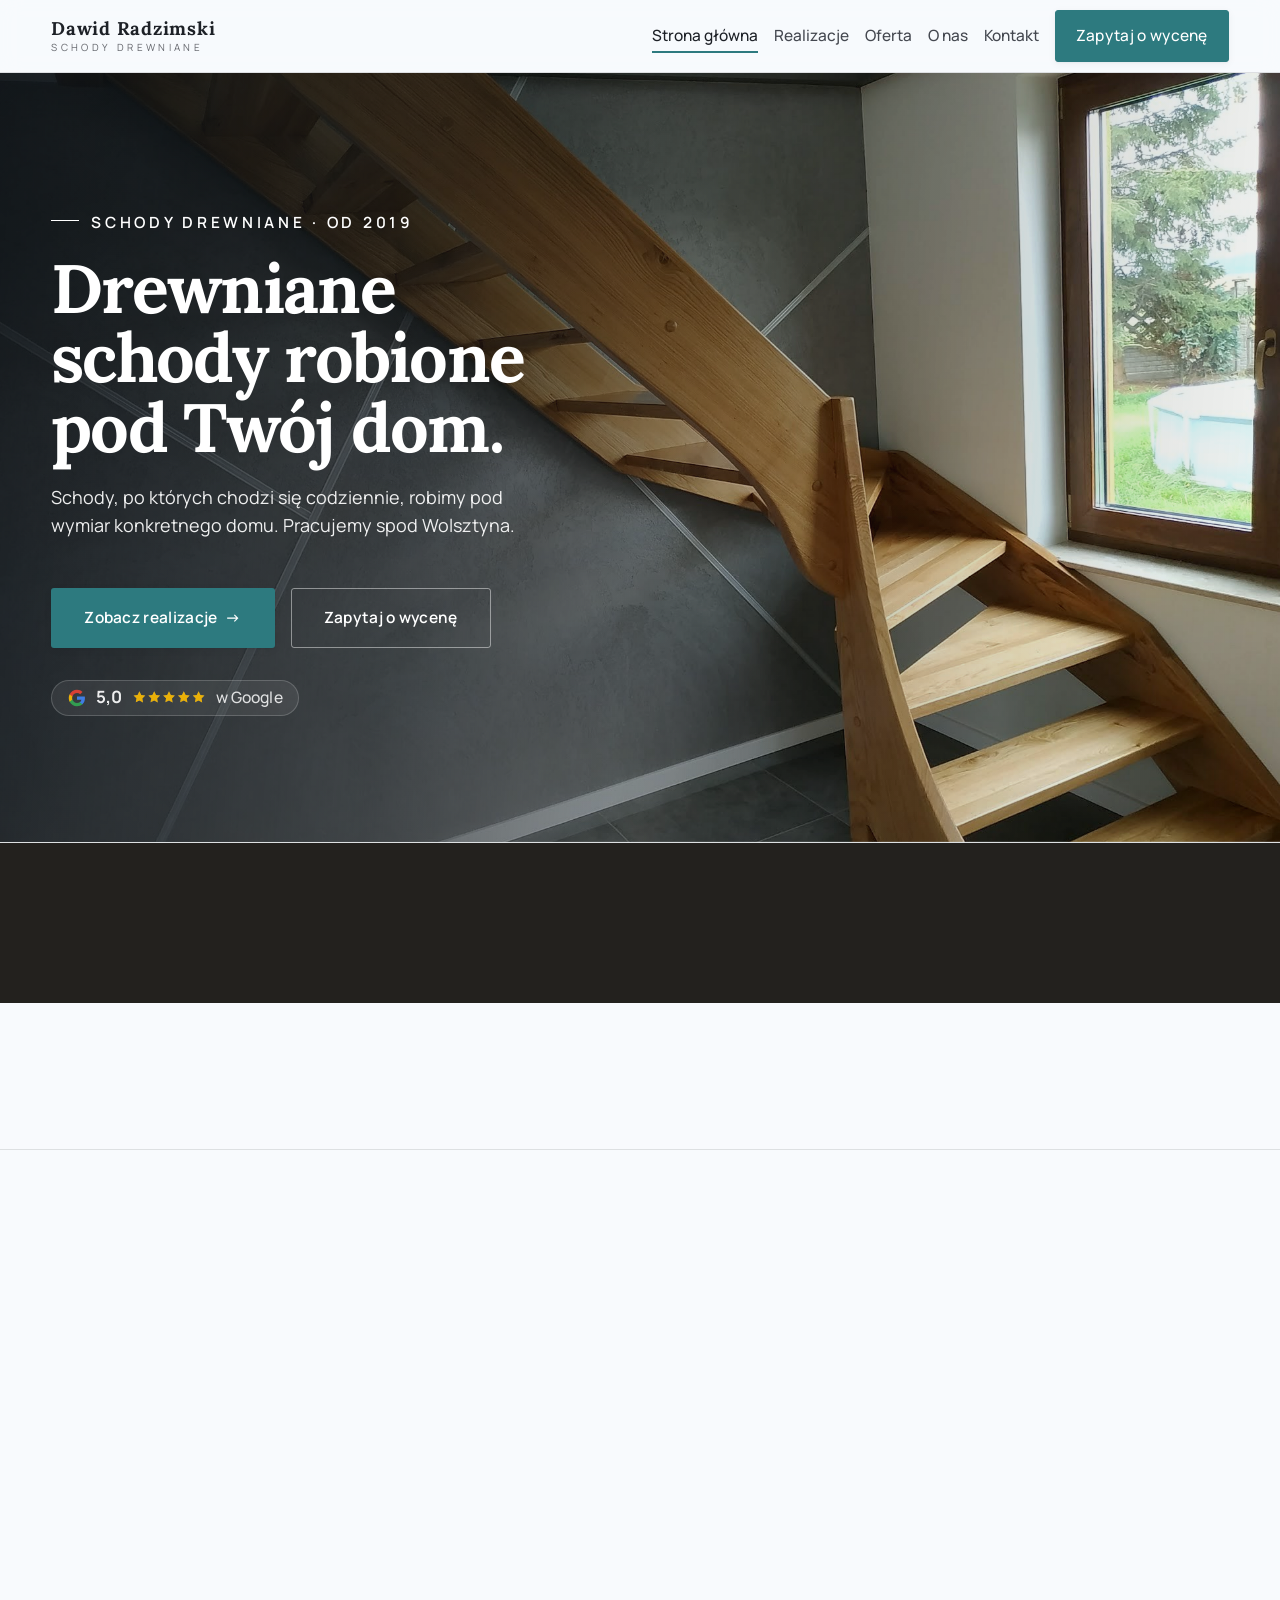
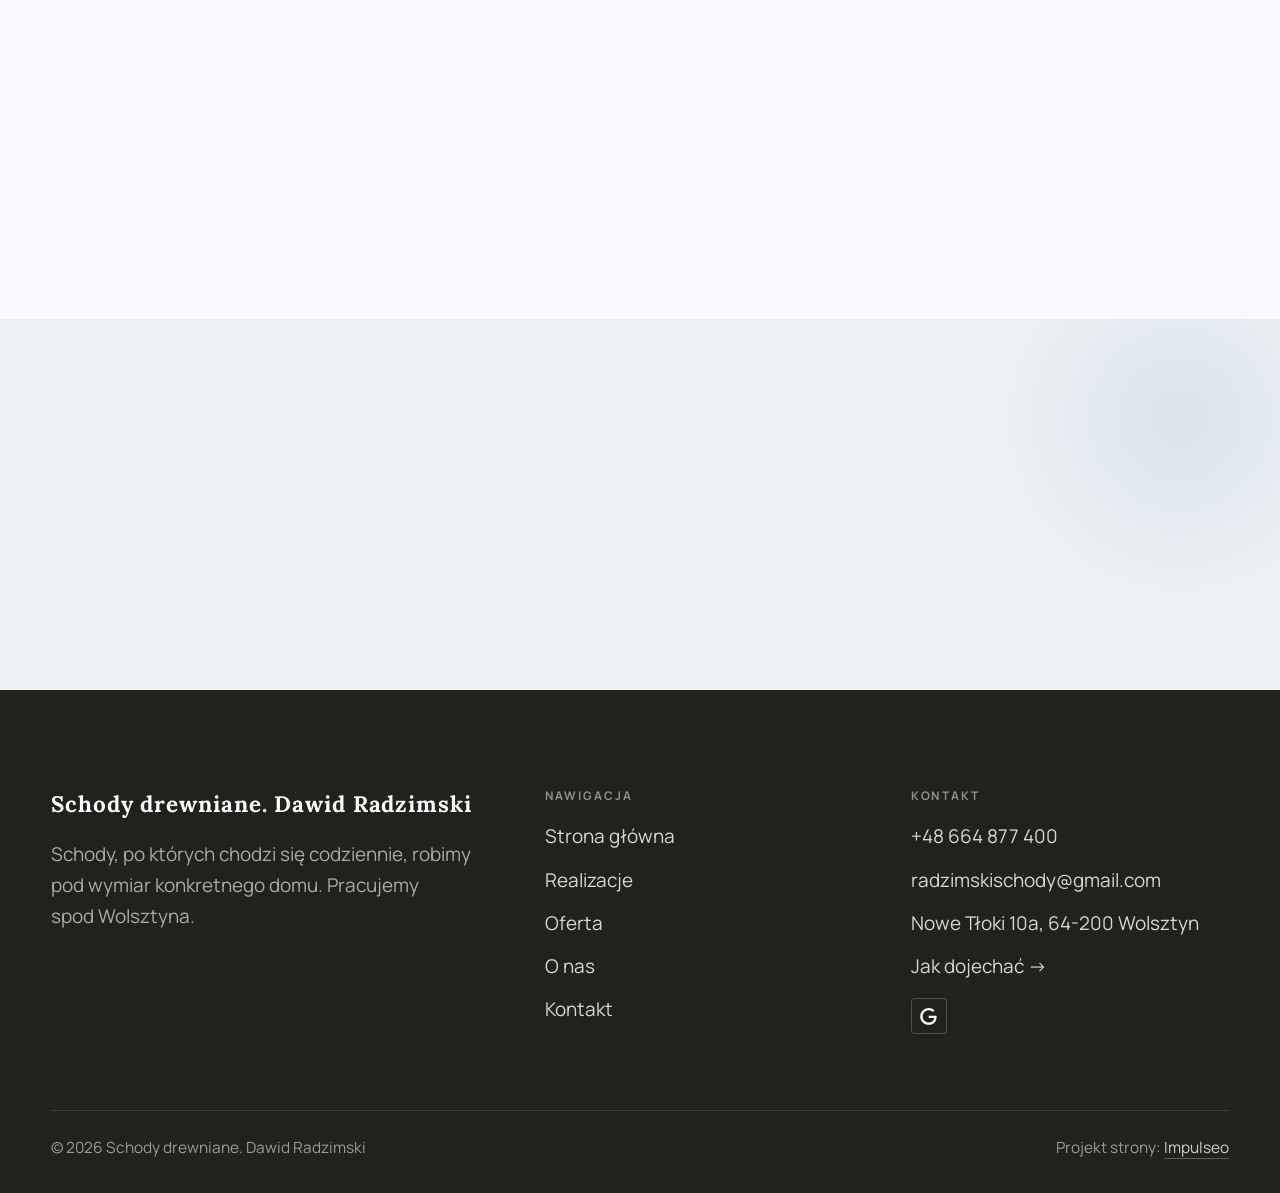
==== index.html @ 31195f79 "Strona demo: schody-drewniane-dawid-radzimski" ====
<!DOCTYPE html>
<html lang="pl">
<head>
<meta charset="UTF-8">
<meta name="viewport" content="width=device-width, initial-scale=1.0">
<title>Schody drewniane. Dawid Radzimski - schody drewniane na wymiar</title>
<meta name="description" content="Schody drewniane spod Wolsztyna: ażurowe, zabiegowe, okładanie betonu, balustrady. Pomiar i montaż. Zadzwoń: +48 664 877 400.">
<link rel="canonical" href="https://kris20032.github.io/schody-drewniane-dawid-radzimski/">
<meta name="robots" content="noindex, nofollow">
<meta property="og:type" content="website">
<meta property="og:locale" content="pl_PL">
<meta property="og:site_name" content="Schody drewniane. Dawid Radzimski">
<meta property="og:title" content="Schody drewniane. Dawid Radzimski - schody drewniane na wymiar">
<meta property="og:description" content="Schody drewniane spod Wolsztyna: ażurowe, zabiegowe, okładanie betonu, balustrady. Pomiar i montaż. Zadzwoń: +48 664 877 400.">
<meta property="og:url" content="https://kris20032.github.io/schody-drewniane-dawid-radzimski/">
<meta property="og:image" content="https://kris20032.github.io/schody-drewniane-dawid-radzimski/img/og.jpg">
<meta property="og:image:width" content="1200">
<meta property="og:image:height" content="630">
<meta name="twitter:card" content="summary_large_image">
<script type="application/ld+json">{"@context": "https://schema.org", "@type": "LocalBusiness", "name": "Schody drewniane. Dawid Radzimski", "url": "https://kris20032.github.io/schody-drewniane-dawid-radzimski/", "telephone": "+48664877400", "image": "https://kris20032.github.io/schody-drewniane-dawid-radzimski/img/og.jpg", "areaServed": "Wolsztyn", "sameAs": ["https://www.google.com/maps?cid=7790141071055994152"]}</script>
<link rel="preconnect" href="https://fonts.googleapis.com">
<link rel="preconnect" href="https://fonts.gstatic.com" crossorigin>
<link href="https://fonts.googleapis.com/css2?family=Lora:wght@500;600;700&family=Manrope:wght@400;500;600&display=swap" rel="stylesheet">
<link rel="stylesheet" href="assets/styles.css?v=4d0cce31">
</head>
<body>

<header class="nav">
  <div class="wrap nav-inner">
    <a class="brand" href="index.html"><span class="name">Dawid Radzimski</span><span class="sub">Schody drewniane</span></a>
    <nav class="nav-links">
      <a href="index.html" class="active" aria-current="page">Strona główna</a>
      <a href="realizacje.html">Realizacje</a>
      <a href="oferta.html">Oferta</a>
      <a href="o-nas.html">O nas</a>
      <a href="kontakt.html">Kontakt</a>
      <a href="kontakt.html" class="btn btn-accent">Zapytaj o wycenę</a>
    </nav>
    <button class="nav-toggle" aria-label="Menu"><span></span><span></span><span></span></button>
  </div>
</header>

<main>
<section class="hero-cine">
  <img src="img/hero.jpg" fetchpriority="high" alt="Schody drewniane. Dawid Radzimski - Drewniane schody robione pod Twój dom. " width="1940" height="1390">
  <div class="wrap">
    <div class="hero-copy">
      <span class="eyebrow">Schody drewniane · od 2019</span>
      <h1>Drewniane schody robione pod Twój dom. </h1>
      <p class="lead">Schody, po których chodzi się codziennie, robimy pod wymiar konkretnego domu. Pracujemy spod Wolsztyna.</p>
      <div class="hero-actions">
        <a href="realizacje.html" class="btn btn-accent">Zobacz realizacje <span class="arr">→</span></a>
        <a href="kontakt.html" class="btn btn-ghost btn-on-dark">Zapytaj o wycenę</a>
      </div>
      <div style="margin-top:var(--space-6);color:#fff;font-weight:600;letter-spacing:.02em;opacity:.92"><span class="g-badge"><svg class="gb-ico" viewBox="0 0 24 24" width="18" height="18" aria-hidden="true"><path fill="#4285F4" d="M22.56 12.25c0-.78-.07-1.53-.2-2.25H12v4.26h5.92c-.26 1.37-1.04 2.53-2.21 3.31v2.77h3.57c2.08-1.92 3.28-4.74 3.28-8.09z"/><path fill="#34A853" d="M12 23c2.97 0 5.46-.98 7.28-2.66l-3.57-2.77c-.98.66-2.23 1.06-3.71 1.06-2.86 0-5.29-1.93-6.16-4.53H2.18v2.84C3.99 20.53 7.7 23 12 23z"/><path fill="#FBBC05" d="M5.84 14.09c-.22-.66-.35-1.36-.35-2.09s.13-1.43.35-2.09V7.07H2.18C1.43 8.55 1 10.22 1 12s.43 3.45 1.18 4.93l2.85-2.22.81-.62z"/><path fill="#EA4335" d="M12 5.38c1.62 0 3.06.56 4.21 1.64l3.15-3.15C17.45 2.09 14.97 1 12 1 7.7 1 3.99 3.47 2.18 7.07l3.66 2.84c.87-2.6 3.3-4.53 6.16-4.53z"/></svg><b class="gb-ocena">5,0</b><svg class="gb-stars" viewBox="0 0 90 18" width="74" height="14.8" aria-hidden="true"><g fill="currentColor" opacity=".26"><path transform="translate(0,0)" d="M9 1.6l2.2 4.46 4.92.72-3.56 3.47.84 4.9L9 12.74l-4.4 2.31.84-4.9L1.88 6.68l4.92-.72L9 1.6Z"/><path transform="translate(18,0)" d="M9 1.6l2.2 4.46 4.92.72-3.56 3.47.84 4.9L9 12.74l-4.4 2.31.84-4.9L1.88 6.68l4.92-.72L9 1.6Z"/><path transform="translate(36,0)" d="M9 1.6l2.2 4.46 4.92.72-3.56 3.47.84 4.9L9 12.74l-4.4 2.31.84-4.9L1.88 6.68l4.92-.72L9 1.6Z"/><path transform="translate(54,0)" d="M9 1.6l2.2 4.46 4.92.72-3.56 3.47.84 4.9L9 12.74l-4.4 2.31.84-4.9L1.88 6.68l4.92-.72L9 1.6Z"/><path transform="translate(72,0)" d="M9 1.6l2.2 4.46 4.92.72-3.56 3.47.84 4.9L9 12.74l-4.4 2.31.84-4.9L1.88 6.68l4.92-.72L9 1.6Z"/></g><clipPath id="gs1000"><rect x="0" y="0" width="90.0" height="18"/></clipPath><g fill="#FBBC04" clip-path="url(#gs1000)"><path transform="translate(0,0)" d="M9 1.6l2.2 4.46 4.92.72-3.56 3.47.84 4.9L9 12.74l-4.4 2.31.84-4.9L1.88 6.68l4.92-.72L9 1.6Z"/><path transform="translate(18,0)" d="M9 1.6l2.2 4.46 4.92.72-3.56 3.47.84 4.9L9 12.74l-4.4 2.31.84-4.9L1.88 6.68l4.92-.72L9 1.6Z"/><path transform="translate(36,0)" d="M9 1.6l2.2 4.46 4.92.72-3.56 3.47.84 4.9L9 12.74l-4.4 2.31.84-4.9L1.88 6.68l4.92-.72L9 1.6Z"/><path transform="translate(54,0)" d="M9 1.6l2.2 4.46 4.92.72-3.56 3.47.84 4.9L9 12.74l-4.4 2.31.84-4.9L1.88 6.68l4.92-.72L9 1.6Z"/><path transform="translate(72,0)" d="M9 1.6l2.2 4.46 4.92.72-3.56 3.47.84 4.9L9 12.74l-4.4 2.31.84-4.9L1.88 6.68l4.92-.72L9 1.6Z"/></g></svg><span class="gb-txt">w Google</span></span></div>
    </div>
  </div>
</section>
<section class="strip n-5" style="padding-block:0">
  <div class="wrap">
    <div class="item reveal"><div class="k">5,0 na Google</div><div class="v"></div></div>
    <div class="item reveal"><div class="k">Pomiar na miejscu</div><div class="v"></div></div>
    <div class="item reveal"><div class="k">Ażurowe i zabiegowe</div><div class="v"></div></div>
    <div class="item reveal"><div class="k">Drewno na beton</div><div class="v"></div></div>
    <div class="item reveal"><div class="k">Szkło, stal, drewno</div><div class="v"></div></div>
  </div>
</section>
<section class="opinie-mini" aria-label="Opinie klientów">
  <div class="wrap">
    <div class="om-row">
      <div class="om-item reveal"><blockquote>„Pełen profesjonalizm w wykonaniu p.⁠Dawida, terminowa i solidna praca, a także dodatkowe wsparcie przy dobr…”</blockquote><span class="om-autor">Michał Żok</span></div>
      <div class="om-item reveal"><blockquote>„Bardzo profesjonalna firma, godna polecenia.”</blockquote><span class="om-autor">Krzysztof Belcarz</span></div>
    </div>
  </div>
</section>
<section>
  <div class="wrap split">
    <div class="split-art reveal"><img src="img/g1.jpg" alt="Schody drewniane. Dawid Radzimski - realizacja" loading="lazy" width="1924" height="1414" decoding="async"></div>
    <div class="split-copy reveal">
      <span class="eyebrow">Jak pracujemy</span>
      <h2>O nas</h2>
      <p class="muted">Klienci często pytają nas też o drewno do reszty domu. Podpowiadamy chętnie, bo stopnie mają pasować do podłogi i drzwi.</p>
      <p class="muted">Termin ustalamy przy zamówieniu i go trzymamy.</p>
      <a href="o-nas.html" class="btn btn-ghost">Poznaj nas <span class="arr">→</span></a>
    </div>
  </div>
</section>
<section class="gateways-band">
  <div class="wrap">
    <div class="gateways">
      <a href="oferta.html" class="gateway reveal"><img src="img/g2.jpg" alt="Schody ażurowe na policzkach" loading="lazy" width="1976" height="1460" decoding="async"><span class="g-ttl">Schody ażurowe na policzkach</span></a>
      <a href="oferta.html" class="gateway reveal"><img src="img/g3.jpg" alt="Schody zabiegowe z balustradą" loading="lazy" width="1600" height="1068" decoding="async"><span class="g-ttl">Schody zabiegowe z balustradą</span></a>
      <a href="oferta.html" class="gateway reveal"><img src="img/g4.jpg" alt="Drewno na schodach betonowych" loading="lazy" width="1534" height="990" decoding="async"><span class="g-ttl">Drewno na schodach betonowych</span></a>
    </div>
  </div>
</section>
<section class="stopklatka" aria-hidden="true">
  <div class="stk-bg" style="background-image:url(img/about.jpg)"></div>
</section>
<section class="opinie">
  <div class="wrap">
    <div class="head center reveal">
      <span class="eyebrow">Opinie</span>
      <h2>Co mówią klienci</h2>
    </div>
    <p class="op-meta reveal"><span class="g-badge"><svg class="gb-ico" viewBox="0 0 24 24" width="18" height="18" aria-hidden="true"><path fill="#4285F4" d="M22.56 12.25c0-.78-.07-1.53-.2-2.25H12v4.26h5.92c-.26 1.37-1.04 2.53-2.21 3.31v2.77h3.57c2.08-1.92 3.28-4.74 3.28-8.09z"/><path fill="#34A853" d="M12 23c2.97 0 5.46-.98 7.28-2.66l-3.57-2.77c-.98.66-2.23 1.06-3.71 1.06-2.86 0-5.29-1.93-6.16-4.53H2.18v2.84C3.99 20.53 7.7 23 12 23z"/><path fill="#FBBC05" d="M5.84 14.09c-.22-.66-.35-1.36-.35-2.09s.13-1.43.35-2.09V7.07H2.18C1.43 8.55 1 10.22 1 12s.43 3.45 1.18 4.93l2.85-2.22.81-.62z"/><path fill="#EA4335" d="M12 5.38c1.62 0 3.06.56 4.21 1.64l3.15-3.15C17.45 2.09 14.97 1 12 1 7.7 1 3.99 3.47 2.18 7.07l3.66 2.84c.87-2.6 3.3-4.53 6.16-4.53z"/></svg><b class="gb-ocena">5,0</b><svg class="gb-stars" viewBox="0 0 90 18" width="74" height="14.8" aria-hidden="true"><g fill="currentColor" opacity=".26"><path transform="translate(0,0)" d="M9 1.6l2.2 4.46 4.92.72-3.56 3.47.84 4.9L9 12.74l-4.4 2.31.84-4.9L1.88 6.68l4.92-.72L9 1.6Z"/><path transform="translate(18,0)" d="M9 1.6l2.2 4.46 4.92.72-3.56 3.47.84 4.9L9 12.74l-4.4 2.31.84-4.9L1.88 6.68l4.92-.72L9 1.6Z"/><path transform="translate(36,0)" d="M9 1.6l2.2 4.46 4.92.72-3.56 3.47.84 4.9L9 12.74l-4.4 2.31.84-4.9L1.88 6.68l4.92-.72L9 1.6Z"/><path transform="translate(54,0)" d="M9 1.6l2.2 4.46 4.92.72-3.56 3.47.84 4.9L9 12.74l-4.4 2.31.84-4.9L1.88 6.68l4.92-.72L9 1.6Z"/><path transform="translate(72,0)" d="M9 1.6l2.2 4.46 4.92.72-3.56 3.47.84 4.9L9 12.74l-4.4 2.31.84-4.9L1.88 6.68l4.92-.72L9 1.6Z"/></g><clipPath id="gs1000"><rect x="0" y="0" width="90.0" height="18"/></clipPath><g fill="#FBBC04" clip-path="url(#gs1000)"><path transform="translate(0,0)" d="M9 1.6l2.2 4.46 4.92.72-3.56 3.47.84 4.9L9 12.74l-4.4 2.31.84-4.9L1.88 6.68l4.92-.72L9 1.6Z"/><path transform="translate(18,0)" d="M9 1.6l2.2 4.46 4.92.72-3.56 3.47.84 4.9L9 12.74l-4.4 2.31.84-4.9L1.88 6.68l4.92-.72L9 1.6Z"/><path transform="translate(36,0)" d="M9 1.6l2.2 4.46 4.92.72-3.56 3.47.84 4.9L9 12.74l-4.4 2.31.84-4.9L1.88 6.68l4.92-.72L9 1.6Z"/><path transform="translate(54,0)" d="M9 1.6l2.2 4.46 4.92.72-3.56 3.47.84 4.9L9 12.74l-4.4 2.31.84-4.9L1.88 6.68l4.92-.72L9 1.6Z"/><path transform="translate(72,0)" d="M9 1.6l2.2 4.46 4.92.72-3.56 3.47.84 4.9L9 12.74l-4.4 2.31.84-4.9L1.88 6.68l4.92-.72L9 1.6Z"/></g></svg><span class="gb-txt">w Google</span></span></p>
    <p class="op-meta reveal"><a class="op-google" href="https://www.google.com/maps?cid=7790141071055994152" target="_blank" rel="noopener"><svg class="op-g-ico" viewBox="0 0 24 24" width="17" height="17" aria-hidden="true"><path fill="#4285F4" d="M22.56 12.25c0-.78-.07-1.53-.2-2.25H12v4.26h5.92c-.26 1.37-1.04 2.53-2.21 3.31v2.77h3.57c2.08-1.92 3.28-4.74 3.28-8.09z"/><path fill="#34A853" d="M12 23c2.97 0 5.46-.98 7.28-2.66l-3.57-2.77c-.98.66-2.23 1.06-3.71 1.06-2.86 0-5.29-1.93-6.16-4.53H2.18v2.84C3.99 20.53 7.7 23 12 23z"/><path fill="#FBBC05" d="M5.84 14.09c-.22-.66-.35-1.36-.35-2.09s.13-1.43.35-2.09V7.07H2.18C1.43 8.55 1 10.22 1 12s.43 3.45 1.18 4.93l2.85-2.22.81-.62z"/><path fill="#EA4335" d="M12 5.38c1.62 0 3.06.56 4.21 1.64l3.15-3.15C17.45 2.09 14.97 1 12 1 7.7 1 3.99 3.47 2.18 7.07l3.66 2.84c.87-2.6 3.3-4.53 6.16-4.53z"/></svg><span>Zobacz opinie w Google</span><span class="arr">→</span></a></p>
    <div class="opinie-grid">
      <figure class="op-card reveal"><span class="op-star"><svg class="ico-star" width="14" height="14" viewBox="0 0 24 24" style="vertical-align:-2px" aria-hidden="true"><path d="M12 2.8l2.85 5.8 6.4.93-4.63 4.5 1.1 6.37L12 17.4l-5.72 3 1.1-6.37-4.63-4.5 6.4-.93L12 2.8Z" fill="currentColor"/></svg><svg class="ico-star" width="14" height="14" viewBox="0 0 24 24" style="vertical-align:-2px" aria-hidden="true"><path d="M12 2.8l2.85 5.8 6.4.93-4.63 4.5 1.1 6.37L12 17.4l-5.72 3 1.1-6.37-4.63-4.5 6.4-.93L12 2.8Z" fill="currentColor"/></svg><svg class="ico-star" width="14" height="14" viewBox="0 0 24 24" style="vertical-align:-2px" aria-hidden="true"><path d="M12 2.8l2.85 5.8 6.4.93-4.63 4.5 1.1 6.37L12 17.4l-5.72 3 1.1-6.37-4.63-4.5 6.4-.93L12 2.8Z" fill="currentColor"/></svg><svg class="ico-star" width="14" height="14" viewBox="0 0 24 24" style="vertical-align:-2px" aria-hidden="true"><path d="M12 2.8l2.85 5.8 6.4.93-4.63 4.5 1.1 6.37L12 17.4l-5.72 3 1.1-6.37-4.63-4.5 6.4-.93L12 2.8Z" fill="currentColor"/></svg><svg class="ico-star" width="14" height="14" viewBox="0 0 24 24" style="vertical-align:-2px" aria-hidden="true"><path d="M12 2.8l2.85 5.8 6.4.93-4.63 4.5 1.1 6.37L12 17.4l-5.72 3 1.1-6.37-4.63-4.5 6.4-.93L12 2.8Z" fill="currentColor"/></svg></span><blockquote>Pełen profesjonalizm w wykonaniu p.⁠Dawida, terminowa i solidna praca, a także dodatkowe wsparcie przy dobraniu materiałów do wykończenia pozostałych elementów domu.</blockquote><span class="op-autor">Michał Żok</span></figure>
      <figure class="op-card reveal"><span class="op-star"><svg class="ico-star" width="14" height="14" viewBox="0 0 24 24" style="vertical-align:-2px" aria-hidden="true"><path d="M12 2.8l2.85 5.8 6.4.93-4.63 4.5 1.1 6.37L12 17.4l-5.72 3 1.1-6.37-4.63-4.5 6.4-.93L12 2.8Z" fill="currentColor"/></svg><svg class="ico-star" width="14" height="14" viewBox="0 0 24 24" style="vertical-align:-2px" aria-hidden="true"><path d="M12 2.8l2.85 5.8 6.4.93-4.63 4.5 1.1 6.37L12 17.4l-5.72 3 1.1-6.37-4.63-4.5 6.4-.93L12 2.8Z" fill="currentColor"/></svg><svg class="ico-star" width="14" height="14" viewBox="0 0 24 24" style="vertical-align:-2px" aria-hidden="true"><path d="M12 2.8l2.85 5.8 6.4.93-4.63 4.5 1.1 6.37L12 17.4l-5.72 3 1.1-6.37-4.63-4.5 6.4-.93L12 2.8Z" fill="currentColor"/></svg><svg class="ico-star" width="14" height="14" viewBox="0 0 24 24" style="vertical-align:-2px" aria-hidden="true"><path d="M12 2.8l2.85 5.8 6.4.93-4.63 4.5 1.1 6.37L12 17.4l-5.72 3 1.1-6.37-4.63-4.5 6.4-.93L12 2.8Z" fill="currentColor"/></svg><svg class="ico-star" width="14" height="14" viewBox="0 0 24 24" style="vertical-align:-2px" aria-hidden="true"><path d="M12 2.8l2.85 5.8 6.4.93-4.63 4.5 1.1 6.37L12 17.4l-5.72 3 1.1-6.37-4.63-4.5 6.4-.93L12 2.8Z" fill="currentColor"/></svg></span><blockquote>Bardzo profesjonalna firma, godna polecenia. Jesteśmy bardzo zadowoleni.</blockquote><span class="op-autor">Krzysztof Belcarz</span></figure>
    </div>
  </div>
</section>
<section class="odznaki">
  <div class="wrap">
    <ul class="odz-row">
      <li class="odz reveal"><img src="img/odznaka-orly-stolarstwa.png" alt="Orły Stolarstwa - laureat plebiscytu 2026" loading="lazy" decoding="async" width="362" height="125"></li>
    </ul>
  </div>
</section>
<section>
  <div class="wrap">
    <div class="head reveal">
      <span class="eyebrow">Realizacje</span>
      <h2>Realizacje</h2>
      <p>Nasze schody z wizytówki Google, a obok przykłady rozwiązań, o które pytają klienci.</p>
    </div>
    <div class="gallery">
      <div class="tile t-two3 reveal"><img src="img/g5.jpg" alt="Schody drewniane. Dawid Radzimski" loading="lazy" width="1600" height="1066" decoding="async"></div>
      <div class="tile t-third reveal"><img src="img/g6.jpg" alt="Schody drewniane. Dawid Radzimski" loading="lazy" width="1600" height="1068" decoding="async"></div>
    </div>
    <div style="margin-top:var(--space-7)" class="reveal"><a href="realizacje.html" class="btn btn-accent">Pełna galeria <span class="arr">→</span></a></div>
  </div>
</section>
<section class="cta">
  <div class="wrap">
    <div class="reveal">
      <span class="eyebrow">Współpraca</span>
      <h2>Zacznijmy od krótkiej rozmowy.</h2>
      <p>Napisz lub zadzwoń - powiem, co i jak, bez zobowiązań.</p>
    </div>
    <div class="cta-actions reveal">
      <a href="kontakt.html" class="btn btn-light">Zapytaj o wycenę <span class="arr">→</span></a>
      <a href="tel:+48664877400" class="btn btn-ghost btn-ghost-cta">+48 664 877 400</a>
    </div>
  </div>
</section>
</main>

<footer>
  <div class="wrap">
    <div class="foot-grid">
      <div class="foot-brand">
        <div class="name">Schody drewniane. Dawid Radzimski</div>
        <p>Schody, po których chodzi się codziennie, robimy pod wymiar konkretnego domu. Pracujemy spod Wolsztyna.</p>
      </div>
      <div class="foot-col">
        <h4>Nawigacja</h4>
        <a href="index.html">Strona główna</a>
        <a href="realizacje.html">Realizacje</a>
        <a href="oferta.html">Oferta</a>
        <a href="o-nas.html">O nas</a>
        <a href="kontakt.html">Kontakt</a>
      </div>
      <div class="foot-col">
        <h4>Kontakt</h4>
        <a href="tel:+48664877400">+48 664 877 400</a>
        <a href="mailto:radzimskischody@gmail.com">radzimskischody@gmail.com</a>
        <p>Nowe Tłoki 10a, 64-200 Wolsztyn</p>
        <a href="https://www.google.com/maps?cid=7790141071055994152" target="_blank" rel="noopener">Jak dojechać →</a>
      <div class="foot-soc">
        <a class="soc" href="https://www.google.com/maps?cid=7790141071055994152" target="_blank" rel="noopener" aria-label="Google - Schody drewniane. Dawid Radzimski"><svg viewBox="0 0 24 24" aria-hidden="true" focusable="false"><path d="M12.48 10.92v3.28h7.84c-.24 1.84-.853 3.187-1.787 4.133-1.147 1.147-2.933 2.4-6.053 2.4-4.827 0-8.6-3.893-8.6-8.72s3.773-8.72 8.6-8.72c2.6 0 4.507 1.027 5.907 2.347l2.307-2.307C18.747 1.44 16.133 0 12.48 0 5.867 0 .307 5.387.307 12s5.56 12 12.173 12c3.573 0 6.267-1.173 8.373-3.36 2.16-2.16 2.84-5.213 2.84-7.667 0-.76-.053-1.467-.173-2.053H12.48z" fill="currentColor"/></svg></a>
      </div>
      </div>
    </div>
    <div class="foot-bot">
      <span>© 2026 Schody drewniane. Dawid Radzimski</span>
      <span>Projekt strony: <a class="foot-credit" href="https://impulseo.pl" target="_blank" rel="noopener">Impulseo</a></span>
    </div>
  </div>
</footer>
<div class="sticky-reserve"><a class="sr-book" href="kontakt.html">Zapytaj o wycenę</a><a class="sr-call" href="tel:+48664877400" aria-label="Zadzwoń"><svg class="ico-tel" width="16" height="16" viewBox="0 0 24 24" fill="none" aria-hidden="true"><path d="M6.6 10.8a15.5 15.5 0 0 0 6.6 6.6l2.2-2.2a1 1 0 0 1 1-.24 11.4 11.4 0 0 0 3.6.58 1 1 0 0 1 1 1V20a1 1 0 0 1-1 1A17 17 0 0 1 3 4a1 1 0 0 1 1-1h3.5a1 1 0 0 1 1 1c0 1.25.2 2.46.58 3.6a1 1 0 0 1-.25 1l-2.23 2.2Z" fill="currentColor"/></svg></a></div>
<div class="demo-wazne" data-do="2026-11-10" data-cykl="3" hidden><svg class="dw-ico" width="13" height="13" viewBox="0 0 24 24" fill="none" aria-hidden="true"><circle cx="12" cy="12" r="8.6" stroke="currentColor" stroke-width="1.8"/><path d="M12 7.2V12l3.3 2" stroke="currentColor" stroke-width="1.8" stroke-linecap="round"/></svg><span class="dw-txt"></span></div>

<script src="assets/main.js"></script>
</body>
</html>
---- assets/styles.css ----
/* ============================================================
   STOLBASZ — premium, architektoniczny B2B fit-out
   Jasna paleta, zero brązu. System wg premium-web-craft.
   Projekt strony: Impulseo (impulseo.pl)
   ============================================================ */

:root{
  /* PALETA — jasna, architektoniczna, chłodna */
  --paper:#F3F1EC;          /* główne tło */
  --paper-2:#E6E3DB;        /* sekcje alternatywne (chłodny jasny szary) */
  --paper-3:#E6E3DB;        /* delikatne wypełnienia */
  --ink:#23211E;            /* tekst główny — chłodny grafit */
  --ink-soft:#43403A;       /* nagłówki drugorzędne */
  --muted:#87837A;          /* tekst poboczny */
  --line:rgba(35,33,30,.12);/* hairline */
  --accent:#8A6B3C;         /* stonowany petrol-slate — jedyny akcent */
  --accent-d:#6E5430;
  --accent-soft:rgba(138,107,60,.10);
  --dark:#23211E;           /* sekcje ciemne (stopka/CTA) */

  /* HOVER ZDJĘĆ — JEDEN standard dla całego silnika (decyzja K. 04.08.2026, artefakt z wariantami).
     AKTUALNE (K.+Szymon 09.08.2026, wybór z artefaktu 6 wariantów): zoom 1.05 przy 1.4s -
     przy tak długim czasie mocniejszy kadr NIE skacze, tylko „oddycha". Poprzedni standard
     (1.02 / .55s z 04.08) odbierany jako dynamiczny i szybki.
     Spoczynek lekko przygaszony, ale TYLKO tam, gdzie jest mysz (@media hover:hover) —
     na telefonie zdjęcia zostają w pełnej jasności. */
  --img-zoom:1.05;                   /* K.+Szymon 09.08: wariant F z artefaktu porównawczego */
  --img-rest:brightness(.95) saturate(.99);
  --img-hot:brightness(1.06) saturate(1.05);
  --img-dur:1.4s;                    /* K.+Szymon 09.08 (wariant F): powoli = elegancko */
  --img-ease:cubic-bezier(.16,.84,.44,1);  /* miękki ogon, efekt „oddychania" */

  /* ODSTĘPY — skala 4/8 */
  --space-1:4px; --space-2:8px; --space-3:12px; --space-4:16px; --space-5:24px;
  --space-6:32px; --space-7:48px; --space-8:64px; --space-9:96px; --space-10:128px;

  /* TYPOGRAFIA — fluid clamp() (skala podbita 16.07.2026: większe, czytelniejsze litery — uwaga Adama) */
  --text-sm:clamp(.9rem,.87rem + .12vw,1rem);
  --text-base:clamp(1.08rem,1.04rem + .18vw,1.2rem);
  --text-lg:clamp(1.24rem,1.15rem + .34vw,1.44rem);
  --text-h3:clamp(1.34rem,1.22rem + .55vw,1.66rem);
  --text-h2:clamp(2.1rem,1.66rem + 2.1vw,3.1rem);
  --text-h1:clamp(2.9rem,2.1rem + 4vw,5.1rem);

  /* PROMIENIE — architektoniczne, raczej ostre */
  --r-sm:3px; --r-md:6px; --r-lg:10px;

  /* RUCH */
  --ease:cubic-bezier(.25,.46,.45,.94); --dur:.24s;

  /* CIENIE — miękkie, warstwowe */
  --sh-sm:0 1px 2px rgba(16,24,32,.04), 0 2px 8px rgba(16,24,32,.05);
  --sh-md:0 2px 6px rgba(16,24,32,.05), 0 12px 28px -8px rgba(16,24,32,.12);
  --sh-lg:0 6px 14px rgba(16,24,32,.07), 0 26px 56px -18px rgba(16,24,32,.22);

  --hairline:1px solid var(--line);

  --font-display:'Lora',serif;
  --font-body:'Manrope',sans-serif;
}

*{box-sizing:border-box;margin:0;padding:0}
html{scroll-behavior:smooth}
body{
  font-family:var(--font-body);
  font-size:var(--text-base);
  line-height:1.65;
  color:var(--ink);
  background:var(--paper);
  -webkit-font-smoothing:antialiased;
  text-rendering:optimizeLegibility;
}
img{max-width:100%;height:auto;display:block}  /* height:auto = width/height z atrybutów trzyma proporcje (TOP#12) */
a{color:inherit;text-decoration:none}

.wrap{width:min(92%,1180px);margin-inline:auto}
section{padding-block:clamp(52px,6.5vw,96px)}

h1,h2,h3{font-family:var(--font-display);font-weight:700;line-height:1.08;letter-spacing:-.02em;color:var(--ink)}
h1{font-size:var(--text-h1);letter-spacing:-.035em}
h2{font-size:var(--text-h2);letter-spacing:-.025em}
h3{font-size:var(--text-h3)}
/* MIARA — długość wiersza. WCAG 2.2 SC 1.4.8: max 80 znaków; Butterick: 45–90.
   68ch daje realnie 72–78 znaków polskiego tekstu, czyli z zapasem pod granicą.
   Wcześniej limit miał TYLKO <p> — <li>, <blockquote> i <dd> nie miały żadnego,
   i to jedyny powód, dla którego 23 bloki na dwóch oddanych stronach jadą po
   83–106 znaków w wierszu (pomiar 07.08.2026, bramka `miara`).
   ⚠️ Listy i definicje ograniczamy TYLKO bez klasy: `ul`/`ol` z klasą to u nas
   układ (siatki kafli, menu), a nie tekst ciągły — tam miarę wyznacza układ. */
/* 60ch, nie 68ch (K. 10.08): po zmianie fontów na węższe kroje (DM Sans i spółka)
   w 68ch mieściło się ~90 znaków - bramka pikselowa słusznie zgłaszała przekroczenie
   granicy 80. Pomiar na żywej przeglądarce: 60ch = 90 znaków, 53ch = ~78 znaków, czyli normę WCAG 1.4.8. */
:root{ --miara:53ch }
p{max-width:min(100%,var(--miara))}
blockquote,
ul:not([class])>li, ol:not([class])>li,
dl:not([class])>dd{max-width:min(100%,var(--miara))}

/* ⚠️ Świadomie BEZ wyjątku `.tile p,.card p,.svc p{max-width:none}`, choć nasuwa się sam:
   te akapity BYŁY już ograniczone (stare `p{max-width:65ch}`), więc „wyjątek" nie odblokowałby
   niczego nowego — tylko ROZLUŹNIŁ stan sprzed zmiany na wszystkich demach naraz.
   `figcaption` żadna z reguł wyżej nie dotyczy, więc też nie potrzebuje zwolnienia. */

/* ŁAMANIE. `balance` wyrównuje długości wierszy w nagłówku, `pretty` pilnuje ostatniego
   wiersza akapitu, żeby nie został w nim jeden wyraz. Obsługiwane od Chrome 117 /
   Safari 17.5; starsze przeglądarki po prostu ignorują tę własność.
   `text-wrap:pretty` nie występowało dotąd ANI RAZ w silniku ani w repo klientów. */
h1,h2,h3,.lead,.lede{text-wrap:balance}
p,li,blockquote,dd{text-wrap:pretty}

.eyebrow{
  font-family:var(--font-body);
  font-size:var(--text-sm);
  font-weight:600;
  letter-spacing:.18em;
  text-transform:uppercase;
  color:var(--accent);
  display:inline-flex;align-items:center;gap:var(--space-3);
}
/* flex:none + margin-top = kreska trzyma się PIERWSZEJ linii. Wcześniej align-items:center
   centrowało ją względem całego bloku i przy zawinięciu (długi kicker typu
   „…WNĘTRZ · LESZNO · OD 2019") druga linia lądowała z brzydkim wcięciem. */
.eyebrow{align-items:flex-start}
.eyebrow>*,.eyebrow{text-wrap:balance}   /* dlugi kicker lamal sie na sierote typu samo „2019" w drugiej linii */
.eyebrow::before{content:"";width:28px;height:1px;background:var(--accent);display:inline-block;flex:none;margin-top:.62em}

.muted{color:var(--muted)}
.lead{font-size:var(--text-lg);line-height:1.55;color:var(--ink-soft);max-width:50ch}

/* ---------- BUTTONS ---------- */
.btn{
  display:inline-flex;align-items:center;gap:var(--space-2);
  font-weight:600;font-size:var(--text-sm);letter-spacing:.02em;
  padding:var(--space-4) var(--space-6);
  border-radius:var(--r-sm);
  transition:transform var(--dur) var(--ease),box-shadow var(--dur) var(--ease),background var(--dur) var(--ease);
  cursor:pointer;border:1px solid transparent;
}
.btn-accent{background:var(--accent);color:#fff;box-shadow:var(--sh-sm)}
.btn-accent:hover{background:var(--accent-d);transform:translateY(-2px);box-shadow:var(--sh-md)}
.btn-accent:active{transform:translateY(0);box-shadow:var(--sh-sm)}
.btn-ghost{background:transparent;color:var(--ink);border-color:var(--line)}
.btn-ghost:hover{border-color:var(--accent);color:var(--accent);transform:translateY(-2px)}
.btn-light{background:#fff;color:var(--ink);box-shadow:var(--sh-sm)}
.btn-light:hover{transform:translateY(-2px);box-shadow:var(--sh-md)}
.btn .arr{transition:transform var(--dur) var(--ease)}
.btn:hover .arr{transform:translateX(4px)}

/* ---------- NAV ---------- */
.nav{
  position:sticky;top:0;z-index:50;
  background:color-mix(in srgb,var(--paper) 88%,transparent);
  backdrop-filter:saturate(140%) blur(10px);
  border-bottom:var(--hairline);
}
.nav-inner{display:flex;align-items:center;justify-content:space-between;gap:var(--space-5);height:72px}
/* ANTY-NACHODZENIE (K. 05.08.2026): długa nazwa firmy + przycisk z pełnym numerem nie mieściły się w pasku
   i flex ściskał linki PONIŻEJ ich treści - "Kontakt" wchodził na ramkę "Zadzwoń +48 ...". Teraz ustępuje
   nazwa marki (skrót wielokropkiem), a menu i przycisk nigdy się nie kurczą ani nie zachodzą na siebie. */
.brand{display:flex;flex-direction:column;line-height:1;min-width:0;flex:0 1 auto}
.brand .name{font-family:var(--font-display);font-weight:800;font-size:1.35rem;letter-spacing:.04em;white-space:nowrap;overflow:hidden;text-overflow:ellipsis}
.brand .sub{font-size:.62rem;letter-spacing:.34em;text-transform:uppercase;color:var(--muted);margin-top:5px;white-space:nowrap;overflow:hidden;text-overflow:ellipsis}
.nav-links{display:flex;align-items:center;gap:var(--space-6);flex:0 0 auto}
.nav-links a{font-size:var(--text-sm);font-weight:500;color:var(--ink-soft);position:relative;padding-block:4px;white-space:nowrap;transition:color var(--dur) var(--ease)}
.nav-links a::after{content:"";position:absolute;left:0;bottom:0;width:0;height:1.5px;background:var(--accent);transition:width var(--dur) var(--ease)}
.nav-links a:hover,.nav-links a.active{color:var(--ink)}
.nav-links a:hover::after,.nav-links a.active::after{width:100%}
.nav-links .btn{padding:var(--space-2) var(--space-5)}
/* przyciski w nav: właściwy kolor (przebij .nav-links a) + bez podkreślenia */
.nav-links a.btn-accent{color:#fff}
.nav-links a.btn-ghost,.nav-links a.btn-light{color:var(--ink)}
/* CTA w pasku: NIE podkreślenie spod linków menu, ale ten sam przelatujący błysk,
   co na wszystkich innych przyciskach (zgłoszenie K. 13.08.2026 - „na hero jest efekt
   światła przechodzącego przez przycisk, na navbarze go nie ma, a mają być identyczne").
   Reguła `.nav-links a::after` jest silniejsza od `.btn::after`, więc trzeba jej
   geometrię wyzerować i wpisać połysk z nazwy - samo `display:none` gasiło efekt. */
.nav-links a.btn::after{
  display:block;content:"";position:absolute;inset:0;z-index:-1;pointer-events:none;
  width:auto;height:auto;border-radius:inherit;   /* kasuje geometrię podkreślenia (width:0;height:1.5px) */
  background:linear-gradient(100deg,transparent 32%,rgba(255,255,255,.20) 50%,transparent 68%);
  translate:-120% 0}
@media (prefers-reduced-motion:no-preference){
  .nav-links a.btn:hover::after{translate:120% 0;transition:translate .75s var(--mt-ease,cubic-bezier(.16,.84,.44,1))}
}
.nav-toggle{display:none;background:none;border:none;cursor:pointer;flex-direction:column;gap:5px;padding:8px}
.nav-toggle span{width:24px;height:2px;background:var(--ink);transition:var(--dur)}
/* Ciasny zakres MIĘDZY menu mobilnym a pełnym pulpitem: zbijamy odstępy i nazwę marki,
   żeby wszystko zmieściło się naturalnie, zanim w ogóle dojdzie do skracania wielokropkiem. */
@media(max-width:1280px) and (min-width:921px){
  .nav-links{gap:var(--space-4)}
  .nav-links .btn{padding:var(--space-2) var(--space-4)}
  .brand .name{font-size:1.15rem}
}

/* ---------- HERO (split) ---------- */
.hero{position:relative;overflow:hidden;border-bottom:var(--hairline)}
.hero-grid{display:grid;grid-template-columns:1.05fr .95fr;gap:clamp(24px,4vw,60px);align-items:center;
  padding-block:clamp(36px,4.5vw,64px)}
.hero-copy .eyebrow{margin-bottom:var(--space-5)}
.hero-copy h1{margin-bottom:var(--space-5)}
.hero-copy .lead{margin-bottom:var(--space-7)}
.hero-actions{display:flex;flex-wrap:wrap;gap:var(--space-4)}
.hero-art{position:relative;aspect-ratio:4/3;border-radius:var(--r-lg);overflow:hidden;box-shadow:var(--sh-lg)}
.hero-art img{width:100%;height:100%;object-fit:cover}
.hero-art::after{content:"";position:absolute;inset:0;background:linear-gradient(180deg,transparent 55%,rgba(18,24,28,.28))}
.hero-badge{position:absolute;left:var(--space-5);bottom:var(--space-5);z-index:2;
  background:rgba(252,252,251,.94);backdrop-filter:blur(4px);
  border-radius:var(--r-md);padding:var(--space-4) var(--space-5);box-shadow:var(--sh-md);max-width:78%}
.hero-badge strong{display:block;font-family:var(--font-display);font-size:1rem;letter-spacing:-.01em}
.hero-badge span{font-size:var(--text-sm);color:var(--muted)}

/* ---------- HERO duży / kinowy (strona główna) ---------- */
.hero-cine{position:relative;min-height:clamp(560px,82vh,840px);min-height:clamp(560px,82svh,840px);display:flex;align-items:center;overflow:hidden;border-bottom:var(--hairline)}
.hero-cine>img{position:absolute;inset:0;width:100%;height:100%;object-fit:cover;z-index:0}
.hero-cine::after{content:"";position:absolute;inset:0;z-index:1;
  background:linear-gradient(95deg,rgba(13,18,23,.86) 0%,rgba(13,18,23,.64) 32%,rgba(13,18,23,.24) 62%,rgba(13,18,23,.04) 100%)}
.hero-cine .wrap{position:relative;z-index:2;padding-block:var(--space-8)}
.hero-cine .hero-copy{max-width:660px}
.hero-cine .eyebrow{color:#fff;margin-bottom:var(--space-5)}
.hero-cine .eyebrow::before{background:#fff}
.hero-cine h1{color:#fff;margin-bottom:var(--space-5);font-size:clamp(2.9rem,2rem + 4.4vw,5.2rem);text-wrap:balance}
.hero-cine .lead{color:rgba(255,255,255,.92);max-width:48ch;margin-bottom:var(--space-7)}
.hero-cine .hero-actions{display:flex;flex-wrap:wrap;gap:var(--space-4)}
/* NISKIE OKNO (laptop z dokiem i paskami przeglądarki ma ~700-780 px wysokości widoku):
   H1 do 5.2rem + długi lead nie mieściły się i przyciski wypadały POD krawędź ekranu -
   klient widział stronę bez ani jednego CTA. Skalujemy w dół, zamiast przycinać treść. */
@media(min-width:821px) and (max-height:820px){
  .hero-cine{min-height:clamp(520px,94svh,780px)}
  .hero-cine .wrap{padding-block:var(--space-6)}
  .hero-cine h1{font-size:clamp(2.2rem,1.5rem + 2.6vw,3.6rem);margin-bottom:var(--space-4)}
  .hero-cine .eyebrow{margin-bottom:var(--space-4)}
  .hero-cine .lead{margin-bottom:var(--space-5);max-width:44ch}
}
@media(max-width:680px){
  .hero-cine{min-height:clamp(520px,76vh,640px);min-height:clamp(520px,76svh,640px);align-items:flex-end}
  .hero-cine::after{background:linear-gradient(0deg,rgba(13,18,23,.9) 6%,rgba(13,18,23,.45) 55%,rgba(13,18,23,.25) 100%)}
  .hero-cine .wrap{padding-bottom:var(--space-9)}
  /* TELEFON (~90% oglądających): lead potrafił zająć 8 linii i zepchnąć CTA poza pierwszy ekran.
     Zwężamy interlinię i skalę - treści nie ucinamy, bo to ona sprzedaje. */
  .hero-cine .lead{font-size:.98rem;line-height:1.5;margin-bottom:var(--space-5)}
  .hero-cine .eyebrow{font-size:.72rem;letter-spacing:.13em;margin-bottom:var(--space-4)}
  .hero-cine .eyebrow::before{width:20px}
  .hero-cine h1{margin-bottom:var(--space-4)}
}

/* full-bleed hero variant (podstrony) */
.pagehead{position:relative;min-height:46vh;min-height:46svh;display:flex;align-items:flex-end;overflow:hidden;border-bottom:var(--hairline)}
.pagehead img{position:absolute;inset:0;width:100%;height:100%;object-fit:cover}
/* 10.08.2026 (decyzja K.): mocniejsze przyciemnienie + cień pod tekstem. Bramka mierzyła na
   nagłówkach podstron 3,38-3,43:1 przy wymaganych 4,5 — jasne zdjęcie (hala, śnieg, niebo)
   podchodziło pod biały tekst. Zdjęcia klientów są różne, więc kontrast musi dawać WARSTWA,
   a nie szczęśliwy dobór kadru. */
.pagehead::after{content:"";position:absolute;inset:0;background:linear-gradient(180deg,rgba(18,24,28,.40),rgba(18,24,28,.76))}
.pagehead .wrap{position:relative;z-index:2;padding-block:var(--space-9);color:#fff}
.pagehead h1{color:#fff;max-width:18ch;text-shadow:0 2px 16px rgba(0,0,0,.55)}
.pagehead .eyebrow{color:#fff}
.pagehead .eyebrow::before{background:#fff}
.pagehead p{color:rgba(255,255,255,.92);margin-top:var(--space-4);max-width:54ch;text-shadow:0 1px 12px rgba(0,0,0,.5)}

/* ---------- STRIP (pasek skrótów / liczby) ---------- */
.strip{background:var(--dark);color:#fff}
/* PASEK HASEŁ — standard 04.08.2026 (decyzja K.): 5 haseł w JEDNYM rzędzie, tekst WYŚRODKOWANY,
   węższe marginesy boczne niż reszta strony (pasek ma iść szerzej), równe wysokości kolumn. */
.strip .wrap{width:min(96%,1440px);display:grid;grid-template-columns:repeat(5,1fr);
  gap:var(--space-5);padding-block:var(--space-7);align-items:stretch}
.strip .item .k{font-family:var(--font-display);font-size:clamp(1.05rem,.82rem + .85vw,1.55rem);
  font-weight:800;letter-spacing:-.02em;color:#fff;line-height:1.18;text-wrap:balance}
.strip .item .v{font-size:var(--text-sm);color:rgba(255,255,255,.66);margin-top:var(--space-2);line-height:1.4}
.strip .item{border-left:2px solid var(--accent);padding-inline:var(--space-4);
  text-align:center;display:flex;flex-direction:column;justify-content:center}
/* liczba kolumn = liczba haseł, żeby ostatnie nie zostawało samo w drugim rzędzie.
   Klasę n-N nadaje multipage.py; domyślnie (bez klasy) pasek jest 5-kolumnowy. */
.strip.n-2 .wrap{grid-template-columns:repeat(2,1fr)}
.strip.n-3 .wrap{grid-template-columns:repeat(3,1fr)}
.strip.n-4 .wrap{grid-template-columns:repeat(4,1fr);gap:var(--space-6)}
.strip.n-4 .item .k{font-size:clamp(1.3rem,1rem + 1.1vw,2rem)}
.strip.n-6 .wrap{grid-template-columns:repeat(6,1fr);gap:var(--space-4)}
.strip.n-6 .item .k{font-size:clamp(.98rem,.8rem + .7vw,1.35rem)}
/* równe łamanie: zamiast "długa linia + jedno słowo" obie linie zbliżonej długości */
.strip .item .k{text-wrap:balance}

/* ---------- SECTION HEAD ---------- */
.head{max-width:48rem;margin-bottom:var(--space-8)}
.head.center{margin-inline:auto;text-align:center}
.head .eyebrow{margin-bottom:var(--space-4)}
.head h2{margin-bottom:var(--space-4)}
.head p{color:var(--muted);font-size:var(--text-lg);line-height:1.55}
.head.center p{margin-inline:auto}

/* ---------- INTRO SPLIT ---------- */
.split{display:grid;grid-template-columns:.92fr 1.08fr;gap:clamp(28px,5vw,80px);align-items:center}
.split.rev{grid-template-columns:1.08fr .92fr}
.split.rev .split-art{order:-1}
.split-art{position:relative;aspect-ratio:5/4;border-radius:var(--r-lg);overflow:hidden;box-shadow:var(--sh-lg)}
.split-art img{width:100%;height:100%;object-fit:cover}
.split-copy h2{margin-bottom:var(--space-5)}
.split-copy p+p{margin-top:var(--space-4)}
.split-copy .btn{margin-top:var(--space-6)}

/* ---------- SERVICES (zakres) ---------- */
.svc-grid{display:grid;grid-template-columns:repeat(auto-fit,minmax(280px,1fr));gap:var(--space-5)}
.svc{background:#fff;border:var(--hairline);border-radius:var(--r-md);padding:var(--space-7) var(--space-6);
  transition:transform var(--dur) var(--ease),box-shadow var(--dur) var(--ease),border-color var(--dur) var(--ease);
  position:relative;overflow:hidden}
.svc::before{content:"";position:absolute;left:0;top:0;width:3px;height:0;background:var(--accent);transition:height var(--dur) var(--ease)}
.svc:hover{transform:translateY(-4px);box-shadow:var(--sh-md);border-color:transparent}
.svc:hover::before{height:100%}
.svc .ic{font-family:var(--font-display);font-size:.8rem;font-weight:700;letter-spacing:.12em;color:var(--accent);margin-bottom:var(--space-4)}
.svc h3{margin-bottom:var(--space-3);font-size:1.22rem}
.svc p{color:var(--muted);font-size:var(--text-base);line-height:1.6}

/* big detailed service rows */
.svc-row{display:grid;grid-template-columns:.8fr 1.2fr;gap:clamp(20px,4vw,60px);align-items:center;padding-block:var(--space-8)}
.svc-row+.svc-row{border-top:var(--hairline)}
.svc-row.rev{grid-template-columns:1.2fr .8fr}
/* Naprzemienny układ wierszy oferty: co drugi wiersz ma zdjęcie po PRAWEJ.
   Było `order:-1` — martwy kod, bo zdjęcie i tak jest pierwszym dzieckiem w HTML,
   więc wszystkie wiersze wyglądały identycznie (zdjęcie zawsze z lewej), a `rev`
   zmieniało tylko szerokość kolumn. Znalezione 29.07.2026 przy różnicowaniu kierunków
   animacji (pomiar pozycji: art.mid 390/502 przy row.mid 756 — zawsze lewa strona). */
.svc-row.rev .svc-row-art{order:2}
.svc-row-art{aspect-ratio:4/3;border-radius:var(--r-md);overflow:hidden;box-shadow:var(--sh-md)}
.svc-row-art img{width:100%;height:100%;object-fit:cover}
.svc-row h3{font-size:1.5rem;margin-bottom:var(--space-4)}
.svc-row .num{font-family:var(--font-display);font-size:.85rem;font-weight:700;letter-spacing:.14em;color:var(--accent);display:block;margin-bottom:var(--space-3)}
.svc-row ul{list-style:none;margin-top:var(--space-4);display:flex;flex-direction:column;gap:var(--space-2)}
.svc-row li{position:relative;padding-left:var(--space-5);color:var(--muted);font-size:var(--text-base)}
.svc-row li::before{content:"";position:absolute;left:0;top:.62em;width:8px;height:1px;background:var(--accent)}

/* ---------- GALLERY (realizacje) ---------- */
.gallery{display:grid;grid-template-columns:repeat(12,1fr);gap:var(--space-4);grid-auto-rows:200px}
/* GALERIA MASONRY — pionowe zdjęcia (portrety beauty/wellness) bez przycinania: kolumny, height auto */
.gallery-masonry{column-count:3;column-gap:var(--space-4)}
@media(max-width:900px){.gallery-masonry{column-count:2}}
@media(max-width:560px){.gallery-masonry{column-count:1}}
.gallery-masonry .m-tile{break-inside:avoid;margin:0 0 var(--space-4);padding:0;position:relative;overflow:hidden;border-radius:var(--r-md);border:1px solid var(--line)}
.gallery-masonry .m-tile img{width:100%;height:auto;display:block}
.gallery-masonry .m-tile .cap{position:absolute;left:0;right:0;bottom:0;padding:var(--space-4);color:#fff;background:linear-gradient(0deg,rgba(0,0,0,.55),transparent);font-size:var(--text-sm)}
.gallery-masonry .m-tile .cap small{display:block;font-weight:400;opacity:.78;letter-spacing:.04em;text-transform:uppercase;font-size:.66rem;margin-top:3px}
.tile{position:relative;overflow:hidden;border-radius:var(--r-md);box-shadow:var(--sh-sm);
  transition:transform var(--dur) var(--ease),box-shadow var(--dur) var(--ease)}
.tile img{width:100%;height:100%;object-fit:cover;
  transition:transform var(--img-dur) var(--img-ease),filter var(--img-dur) var(--img-ease)}
.tile:hover{box-shadow:var(--sh-md)}
.tile .cap{position:absolute;left:0;right:0;bottom:0;padding:var(--space-5) var(--space-4) var(--space-4);
  /* mocniejszy spad + cien pod tekstem: na JASNYCH zdjeciach klienta (biale fronty, sciany)
     slaby gradient dawal kontrast ~1.5:1 zamiast wymaganych 3.6:1 (bramka wygladu, 10.08.2026) */
  background:linear-gradient(transparent 10%,rgba(18,24,28,.55) 40%,rgba(18,24,28,.88) 68%,rgba(18,24,28,.99));color:#fff;
  text-shadow:0 1px 2px rgba(0,0,0,.85),0 2px 10px rgba(0,0,0,.55);
  font-size:var(--text-sm);font-weight:600;letter-spacing:.01em;
  opacity:0;transform:translateY(8px);transition:var(--dur) var(--ease)}
.tile:hover .cap{opacity:1;transform:translateY(0)}
.tile .cap small{display:block;font-weight:400;opacity:.78;letter-spacing:.04em;text-transform:uppercase;font-size:.66rem;margin-top:3px}
/* bento spans */
.t-wide{grid-column:span 6}
.t-tall{grid-column:span 6;grid-row:span 2}
.t-std{grid-column:span 6}
.t-third{grid-column:span 4}
.t-two3{grid-column:span 8}

/* ---------- TRUST / WIARYGODNOŚĆ ---------- */
.trust{background:var(--paper-2)}
.trust-grid{display:grid;grid-template-columns:repeat(auto-fit,minmax(240px,1fr));gap:var(--space-5);margin-top:var(--space-7)}
.trust-card{background:#fff;border-radius:var(--r-md);padding:var(--space-7) var(--space-6);box-shadow:var(--sh-sm);border-top:3px solid var(--accent)}
.trust-card .big{font-family:var(--font-display);font-size:clamp(1.8rem,1.3rem + 1.6vw,2.6rem);font-weight:800;letter-spacing:-.02em;color:var(--ink);line-height:1}
.trust-card h3{font-size:1.12rem;margin:var(--space-3) 0 var(--space-2)}
.trust-card p{color:var(--muted);font-size:var(--text-base);line-height:1.55}

/* ---------- CTA band ---------- */
.cta{background:var(--dark);color:#fff;position:relative;overflow:hidden}
/* telefon w CTA: na ciemnym tle biały (domyślnie), rodziny z JASNYM tłem CTA
   nadpisują to u siebie - wcześniej kolor siedział w stylu inline i wygrywał z rodziną. */
.cta .btn-ghost-cta{color:#fff;border-color:rgba(255,255,255,.3)}
.cta .wrap{display:grid;grid-template-columns:1.4fr .6fr;gap:var(--space-7);align-items:center;position:relative;z-index:2}
.cta h2{color:#fff;max-width:20ch}
.cta p{color:rgba(255,255,255,.74);margin-top:var(--space-4)}
.cta-actions{display:flex;flex-direction:column;gap:var(--space-3);align-items:flex-start}
.cta::before{content:"";position:absolute;right:-80px;top:-80px;width:360px;height:360px;border-radius:50%;
  background:radial-gradient(circle,var(--accent-soft),transparent 70%)}

/* ---------- CONTACT ---------- */
.contact-grid{display:grid;grid-template-columns:.85fr 1.15fr;gap:clamp(28px,4vw,56px);align-items:start}
.info-list{display:flex;flex-direction:column;gap:var(--space-2)}
.info-row{display:flex;gap:var(--space-4);align-items:flex-start;padding-block:var(--space-4);border-bottom:var(--hairline)}
.info-row .ic{flex:none;width:42px;height:42px;display:grid;place-items:center;border-radius:50%;
  background:var(--accent-soft);color:var(--accent);font-size:1.05rem}
.info-row .lbl{font-size:.72rem;letter-spacing:.14em;text-transform:uppercase;color:var(--muted)}
.info-row .val{font-weight:600;font-size:var(--text-base);margin-top:2px}
.info-row a.val:hover{color:var(--accent)}
.map{border:none;border-radius:var(--r-lg);box-shadow:var(--sh-md);width:100%;height:100%;min-height:380px;filter:grayscale(.2) contrast(1.02)}
.form{background:#fff;border:var(--hairline);border-radius:var(--r-lg);padding:clamp(24px,3vw,40px);box-shadow:var(--sh-sm)}
.form .fld{margin-bottom:var(--space-5)}
.form label{display:block;font-size:var(--text-sm);font-weight:600;margin-bottom:var(--space-2)}
.form input,.form textarea{width:100%;font-family:inherit;font-size:var(--text-base);color:var(--ink);
  padding:var(--space-4);border:var(--hairline);border-radius:var(--r-sm);background:var(--paper);transition:border-color var(--dur)}
.form input:focus,.form textarea:focus{outline:none;border-color:var(--accent);background:#fff}
.form textarea{resize:vertical;min-height:120px}
.form .note{font-size:var(--text-sm);color:var(--muted);margin-top:var(--space-3)}

/* ---------- FOOTER ---------- */
footer{background:var(--dark);color:#fff;padding-block:var(--space-9) var(--space-6)}
.foot-grid{display:grid;grid-template-columns:1.4fr 1fr 1fr;gap:var(--space-7);margin-bottom:var(--space-8)}
.foot-brand .name{font-family:var(--font-display);font-weight:800;font-size:1.4rem;letter-spacing:.04em}
.foot-brand p{color:rgba(255,255,255,.62);margin-top:var(--space-4);font-size:var(--text-base);max-width:38ch}
.foot-col h4{font-size:.74rem;letter-spacing:.16em;text-transform:uppercase;color:rgba(255,255,255,.5);margin-bottom:var(--space-4)}
.foot-col a,.foot-col p{display:block;color:rgba(255,255,255,.82);font-size:var(--text-base);margin-bottom:var(--space-3)}
.foot-col a:hover{color:#fff}
.foot-bot{border-top:1px solid rgba(255,255,255,.12);padding-top:var(--space-5);display:flex;justify-content:space-between;flex-wrap:wrap;gap:var(--space-3);
  font-size:var(--text-sm);color:rgba(255,255,255,.55)}
.foot-bot a:hover{color:#fff}
/* Podpis w stopce = klikalny link do impulseo.pl (31.07.2026). Ma być WIDOCZNIE klikalny,
   ale nie krzyczeć - stąd sam kolor jaśniejszy + delikatne podkreślenie na najeździe. */
.foot-bot a.foot-credit{color:rgba(255,255,255,.78);text-decoration:none;border-bottom:1px solid rgba(255,255,255,.28)}
.foot-bot a.foot-credit:hover{color:#fff;border-bottom-color:#fff}

/* ---------- REVEAL ---------- */
.reveal{opacity:0;transform:translateY(22px);transition:opacity .6s var(--ease),transform .6s var(--ease)}
.reveal.in{opacity:1;transform:none}

/* ---------- RESPONSIVE ---------- */
@media(max-width:920px){
  .hero-grid,.split,.split.rev,.svc-row,.svc-row.rev,.cta .wrap,.contact-grid,.foot-grid{grid-template-columns:1fr}
  .split.rev .split-art,.svc-row.rev .svc-row-art{order:0}
  .hero-art{aspect-ratio:16/10;max-height:420px}
  .strip .wrap,.strip.n-2 .wrap,.strip.n-3 .wrap,.strip.n-4 .wrap,.strip.n-6 .wrap{grid-template-columns:repeat(2,1fr);gap:var(--space-6)}
  .strip .item .k,.strip.n-6 .item .k{font-size:clamp(1.3rem,1.1rem + 1vw,2rem)}
  .gallery{grid-auto-rows:180px}
  .t-wide,.t-tall,.t-std,.t-third,.t-two3{grid-column:span 6}
  .t-tall{grid-row:span 1}
  .cta-actions{flex-direction:row;flex-wrap:wrap}
  .foot-grid{gap:var(--space-6)}
}
@media(max-width:680px){
  .nav-links{position:fixed;inset:72px 0 auto 0;background:var(--paper);flex-direction:column;align-items:stretch;
    gap:0;padding:var(--space-4) 6%;border-bottom:var(--hairline);box-shadow:var(--sh-md);
    transform:translateY(-120%);transition:transform var(--dur) var(--ease)}
  .nav-links.open{transform:translateY(0)}
  .nav-links a{padding-block:var(--space-4);border-bottom:var(--hairline)}
  .nav-links .btn{margin-top:var(--space-3);justify-content:center}
  .nav-toggle{display:flex}
  .strip .wrap,.strip.n-2 .wrap,.strip.n-3 .wrap,.strip.n-4 .wrap,.strip.n-6 .wrap{grid-template-columns:1fr}
  .gallery{grid-template-columns:repeat(6,1fr)}
  .foot-grid{grid-template-columns:1fr}
}
@media(prefers-reduced-motion:reduce){
  /* audyt 09.08 TOP#14: samo skrócenie duration przy animacji INFINITE = stroboskop
     (pętla .01ms miga ekranem); iteration-count:1 gasi pętlę naprawdę. Pseudoelementy
     też - tła hero (gastro/studio) animują ::before/img, blanket na * ich nie łapał. */
  *,*::before,*::after{animation-duration:.01ms!important;animation-iteration-count:1!important;animation-delay:0s!important;transition:none!important}
  .reveal{opacity:1!important;transform:none!important}
  html{scroll-behavior:auto}
}

/* ============================================================
   PREMIUM LAYER — destylat deep-researchu branż (anty-AI, spokój).
   Zmienne STOLBASZ (--accent/--ink/--paper/--line/--dark). Ruch ledwo
   zauważalny, krzywa cubic-bezier(.16,.84,.44,1); prefers-reduced-motion
   pokryte blanketem wyżej. Karty hairline zamiast cieni = #1 sygnał „nie-AI".
   ============================================================ */

/* więcej oddechu między sekcjami (liderzy: 110-130px) */
section{padding-block:clamp(64px,8vw,128px)}

/* 1) Aksamitny reveal — dłuższa, miękka krzywa zamiast „skoku" */
.reveal{transition:opacity .9s cubic-bezier(.16,.84,.44,1),transform .9s cubic-bezier(.16,.84,.44,1);will-change:opacity,transform}
/* stagger TYLKO w galerii (tam pozycja = porządek dzieci) */
.gallery .reveal:nth-child(2){transition-delay:.07s}
.gallery .reveal:nth-child(3){transition-delay:.14s}
.gallery .reveal:nth-child(4){transition-delay:.21s}
.gallery .reveal:nth-child(5){transition-delay:.28s}
.gallery .reveal:nth-child(6){transition-delay:.35s}

/* 2) Hero STATYCZNY na .hero-cine — Ken Burns CAŁKIEM WYŁĄCZONY 26.06 (3. zgłoszenie Szymona).
   GENEZA: animowanie scale na <img> hero z teksturami (cegły/framugi) re-samplinguje obraz
   klatka po klatce → na części ekranów drobne drganie/shimmer = „heroshot się trzęsie".
   translateY usunięto wcześniej, scale-only + will-change/GPU NIE wystarczyły do GWARANCJI gładkości.
   Krzysztof zażądał pewności („make sure, że błąd się nie pojawi") > efekt. Zero animacji = 0% drgania.
   Delikatny zoom zostaje TYLKO w pełnoekranowych hero gastro/studio (hg-bg/hs-bg — tło, inny
   mechanizm, chwalone, nigdy nie zgłaszane). NIE wracać do KB na .hero-cine bez realnego testu
   na sprzęcie klienta — to ryzyko regresji „trzęsienia”. */
/* BEZPIECZNY "wow" na hero = jednorazowy FADE-IN (opacity), nie zoom.
   opacity nie dotyka bitmapy → gładkie na KAŻDYM zdjęciu/ekranie/GPU, zero ryzyka migotania.
   Geometryczny ruch (scale/translate) na .hero-cine jest ZAKAZANY (bramka pilnuje). */
@keyframes heroFade{from{opacity:0}to{opacity:1}}
.hero-cine>img{transform:none;animation:heroFade 1.1s ease-out both}

/* 3) Akcentowy hairline pod nagłówkiem sekcji, który „rysuje się" przy wejściu */
.head h2{position:relative;padding-bottom:18px}
.head h2::after{content:"";position:absolute;left:0;bottom:0;height:1px;width:0;background:var(--accent);transition:width 1s cubic-bezier(.16,.84,.44,1) .15s}
.head.center h2::after{left:50%;transform:translateX(-50%)}
.head.reveal.in h2::after,.head.center.reveal.in h2::after{width:54px}

/* 4) Karty HAIRLINE zamiast cieni/zaokrągleń (najmocniejszy anty-AI detal) */
.svc{background:transparent;border:1px solid var(--line);border-radius:var(--r-sm);box-shadow:none}
.svc:hover{box-shadow:none;border-color:var(--accent);transform:translateY(-3px)}
.trust-card{background:transparent;box-shadow:none;border:1px solid var(--line);border-top:2px solid var(--accent);border-radius:var(--r-sm)}
.tile{box-shadow:none;border-radius:var(--r-sm)}
.tile:hover{box-shadow:none}

/* 5) Sticky-nav kondensuje się po przewinięciu (sygnał dopracowania) */
.nav{transition:box-shadow .4s ease,background .4s ease}
.nav.is-stuck{box-shadow:0 1px 0 var(--line),0 14px 30px -24px rgba(0,0,0,.45)}
.nav-inner{transition:height .35s var(--ease)}
.nav.is-stuck .nav-inner{height:60px}

/* 6) MANIFESTO — pełnoekranowy cytat-bohater (zastępuje generyczne „Dlaczego my") */
.manifesto{background:var(--paper-2);text-align:center}
.manifesto .wrap{max-width:60rem}
.manifesto p{font-family:var(--font-display);font-style:italic;font-size:clamp(1.6rem,1rem + 2.4vw,2.8rem);line-height:1.32;color:var(--ink-soft);margin-inline:auto;max-width:26ch;position:relative;padding-top:var(--space-8)}
.manifesto p::before{content:"";position:absolute;top:0;left:50%;transform:translateX(-50%);width:54px;height:1px;background:var(--accent)}
.manifesto p span{color:var(--accent);font-style:italic}

/* 7) GATEWAYS — 3 duże bramy-zdjęcia (zamiast paska menu usług) */
.gateways{display:grid;grid-template-columns:repeat(3,1fr);gap:var(--space-4)}
.gateway{position:relative;aspect-ratio:3/4;overflow:hidden;border-radius:var(--r-sm);display:block}
.gateway img{width:100%;height:100%;object-fit:cover;
  transition:transform var(--img-dur) var(--img-ease),filter var(--img-dur) var(--img-ease)}
.gateway::after{content:"";position:absolute;inset:0;background:linear-gradient(180deg,transparent 38%,rgba(18,24,28,.74))}
/* ===== HOVER ZDJĘĆ — jedno miejsce dla WSZYSTKICH kafli ze zdjęciem (K. 04.08.2026) ===== */
@media(hover:hover){
  .tile img,.gateway img,.m-tile img{filter:var(--img-rest)}
  .tile:hover img,
  .gateway:hover img,
  .m-tile:hover img{transform:scale(var(--img-zoom));filter:var(--img-hot)}
}
.m-tile img{transition:transform var(--img-dur) var(--img-ease),filter var(--img-dur) var(--img-ease)}
.gateway .g-ttl{position:absolute;left:0;right:0;bottom:0;z-index:2;padding:var(--space-6) var(--space-5);color:#fff;font-family:var(--font-display);font-size:1.45rem;letter-spacing:-.01em;line-height:1.15}
.gateway .g-ttl small{display:block;font-family:var(--font-body);font-size:var(--text-sm);font-weight:400;opacity:.82;letter-spacing:.03em;margin-top:5px}
@media(max-width:760px){.gateways{grid-template-columns:1fr}.gateway{aspect-ratio:16/10}}

/* 8) LOGO klienta w nagłówku (gdy podane --logo) */
/* 52px domyślnie (feedback Bartka 06.07.2026: 40px ginęło, uwaga padła 3x; ~56px sprawdzone na żywym demie anna-borowiec-makeup) */
.brand-logo{height:64px;width:auto;max-width:300px;object-fit:contain;display:block}
.nav.is-stuck .brand-logo{height:52px}
@media(max-width:680px){.brand-logo{height:46px;max-width:210px}}


/* === RWD: nagłówki na wąskich ekranach (dodane 17.07.2026 razem z fixem clamp) ===
   Po przywróceniu działania clamp() dolna granica --text-h1 (2.9rem) rozpychała
   dokument przy długich polskich słowach na telefonach. Tu ją zjeżdżamy. */
@media (max-width:560px){
  :root{
    --text-h1:clamp(1.9rem, 1.15rem + 4.4vw, 2.7rem);
    --text-h2:clamp(1.5rem, 1rem + 3vw, 2.1rem);
  }
  .hero-cine h1{font-size:clamp(1.9rem, 1.15rem + 4.4vw, 2.7rem)}
  h1,h2{overflow-wrap:break-word}
}

/* GODZINY (godziny_grid z briefu) — dzień po lewej, godziny po prawej. Wcześniej BRAK stylu
   powodował sklejenie "Poniedziałek-Piątek8:00-20:00" (dodane 2026-07-21). Neutralne dla dem bez grafiku. */
.godz{display:flex;flex-direction:column;gap:2px;max-width:440px;margin-top:8px}
.godz-row{display:flex;justify-content:space-between;align-items:baseline;gap:24px;padding:10px 0;border-bottom:1px solid var(--line)}
.godz-row:last-child{border-bottom:0}
.godz-row b{font-weight:600;color:var(--ink)}
.godz-row span{color:var(--muted);white-space:nowrap}

/* === FAQ (lekcja 08.08.2026) ===
   Sekcja faq_klinika() trafia NIE tylko do rodziny „klinika" (multipage.py: także układ FACHOWCY),
   a style leżały wyłącznie w families/klinika.css — u hydraulika/dekarza FAQ renderowało się jako
   goła lista <details> z domyślnym trójkącikiem przeglądarki (wpadka: demo Instalatorstwo Gała).
   Dlatego baza. Rodzina może to nadpisać na wierzchu. */
.faq-list{max-width:48rem;margin:var(--space-8) auto 0;display:flex;flex-direction:column;gap:var(--space-3)}
.faq-item{border:1px solid var(--line);border-radius:var(--r-md);background:var(--paper);padding:var(--space-4) var(--space-5)}
.faq-item summary{font-family:var(--font-display);font-weight:600;color:var(--ink);cursor:pointer;list-style:none;display:flex;justify-content:space-between;gap:1rem}
.faq-item summary::-webkit-details-marker{display:none}
.faq-item summary::after{content:"+";color:var(--accent-d);font-weight:700;font-size:1.2rem;line-height:1}
.faq-item[open] summary::after{content:"-"}
.faq-item p{color:var(--ink-soft);font-size:var(--text-base);line-height:1.6;margin:var(--space-3) 0 0}

/* === LICZBA OPINII PRZY SEKCJI OPINII (08.08.2026, wzorzec irismeble.pl, decyzja K.) ===
   Trzy cytaty bez kontekstu czyta się jak „firma ma trzy opinie". Ta linijka mówi wprost,
   ile ich jest naprawdę - dane i tak przychodzą z reconu i szły dotąd wyłącznie do hero.
   Baza, nie rodzina: sekcja opinii renderuje się we WSZYSTKICH układach, a style opinii
   leżą per rodzina - bez tego u części rodzin linijka byłaby gołym tekstem (ta sama pułapka
   co z FAQ wyżej). Rodzina może nadpisać na wierzchu. */
.op-meta{
  text-align:center;margin:calc(var(--space-3) * -1) 0 var(--space-6);
  color:var(--muted);font-size:var(--text-base);letter-spacing:.01em;
}
.op-meta .ico-star{color:var(--accent-d);margin-right:2px}

/* --- licznik ważności DEMA (pomysł K. 09.08) - tylko wersje pokazowe --- */
.demo-wazne{position:fixed;top:calc(var(--nav-h, 64px) + 14px);right:14px;z-index:95;
  display:inline-flex;align-items:center;gap:.45em;
  background:rgba(21,25,28,.82);color:#fff;font-size:.72rem;font-weight:600;letter-spacing:.01em;
  padding:.42em .8em .42em .62em;border-radius:999px;backdrop-filter:saturate(140%) blur(8px);
  border:1px solid rgba(255,255,255,.14);box-shadow:0 10px 24px -14px rgba(0,0,0,.6);
  pointer-events:none;
  /* NIE pokazuje się przy wejściu (K. 09.08) - wjeżdża dopiero po zejściu z hero */
  opacity:0;transform:translateY(-10px);
  transition:opacity .7s var(--ease),transform .7s var(--ease)}
.demo-wazne.is-on{opacity:1;transform:none}
.demo-wazne .dw-ico{flex:none;opacity:.85}
.demo-wazne b{font-weight:700;font-variant-numeric:tabular-nums;color:#FFD9A3}
.demo-wazne .dw-zeg{font-variant-numeric:tabular-nums;font-feature-settings:"tnum";
  opacity:.72;margin-left:.15em;letter-spacing:.01em}
.demo-wazne.is-pilne{background:rgba(150,32,28,.9);border-color:rgba(255,255,255,.2)}
.demo-wazne .dw-pilne{color:#FFE0DE}
@media(max-width:820px){.demo-wazne{top:auto;bottom:70px;right:10px}}

/* --- pasek mini-opinii pod hero (audyt 09.08 TOP#27) - tylko przy realnych recenzjach --- */
.opinie-mini{padding-block:0;border-bottom:var(--hairline)}
.opinie-mini .om-row{display:grid;grid-template-columns:repeat(3,1fr);gap:var(--space-6);padding-block:var(--space-5)}
.opinie-mini .om-item blockquote{font-size:var(--text-sm);color:var(--ink-soft);line-height:1.5;margin:0}
.opinie-mini .om-autor{display:block;margin-top:var(--space-2);font-size:.78rem;font-weight:600;color:var(--muted);letter-spacing:.04em}
@media(max-width:820px){.opinie-mini .om-row{grid-template-columns:1fr;gap:var(--space-4)}
  .opinie-mini .om-item:nth-child(n+3){display:none}}

/* --- AKCENT-TEKST (audyt 09.08 TOP#11/12, decyzja K.) ---------------------------
   Kolor firmowy jest jasny, dopóki nie musi być literą. --accent zostaje żywy
   (kreski, przyciski, pasek haseł); litera akcentowa na JASNYM tle bierze
   --accent-text (dokleja palette_auto; domyślnie accent-d). Tylko color -
   border/background/pseudo zostają żywe. Ciemna sekcja CTA = wyjątek. */
:root{--accent-text:var(--accent-d)}
.eyebrow, .svc .ic, .svc-row .num, .info-row .ic, .info-row a.val:hover,
.manifesto p span, .faq-item summary::after, .op-meta .ico-star, .op-star,
.fu-cta, .obszar-list li:hover, .btn-ghost:hover, .nav.nav-solid .brand .sub,
.proces-os .pc-cur, .os-on .proces-os .proces-line > li.os-done .pno { color:var(--accent-text) }
.cta .eyebrow { color:var(--accent) }

/* --- dostępność (audyt 09.08 TOP#23, podzbiór bezpieczny) --- */
html{scroll-padding-top:84px}                       /* kotwice nie chowają się pod sticky-nav */
:focus-visible{outline:2px solid var(--accent-text);outline-offset:2px}  /* widoczny fokus tylko z klawiatury */
main{display:block}

/* --- kafelek „Zobacz opinie w Google" (K. 09.08) - znak marki zamiast gołego linku --- */
.op-meta{text-align:center;max-width:none;margin-inline:auto}
.op-google{display:inline-flex;align-items:center;gap:.6em;
  padding:.62em 1.15em;border:1px solid var(--line);border-radius:999px;
  background:var(--paper);color:var(--ink);font-size:var(--text-sm);font-weight:600;
  transition:border-color var(--dur) var(--ease),box-shadow var(--dur) var(--ease),transform var(--dur) var(--ease)}
.op-google .op-g-ico{flex:none}                        /* oficjalny 4-kolorowy znak Google */
.op-google .arr{transition:transform var(--dur) var(--ease)}
.op-google:hover{border-color:var(--accent);box-shadow:var(--sh-sm);transform:translateY(-1px)}
.op-google:hover .arr{transform:translateX(3px)}

/* ============================================================
   HOVER KART I KAFLI - JEDEN STANDARD DLA WSZYSTKICH RODZIN (K. 10.08:
   „każde demo ma wyglądać tak premium"). Wcześniej premium-hover miała tylko
   rodzina fachowców (.fu-row), reszta rodzin renderowała karty bez reakcji.
   Zasada ta sama: reakcja NATYCHMIAST (0s), gaśnięcie łagodne; ledwie widoczne
   tło, kreska akcentu z lewej, strzałka rusza. Zero cieni-poduszek.
   ⛔ Świadomie POMIJAMY kafle ze zdjęciem (.tile/.gateway/.m-tile) - tam działa
   już zoom 1.05/1.4s i dokładanie ramek by go zabiło.
   ============================================================ */
.card, .svc, .gateway-txt, .menu-cat, .prod-card, .pak-card, .faq-item, .obj-tile{
  position:relative;transition:background .22s ease-out,border-color .22s ease-out}
.card::before, .menu-cat::before, .prod-card::before, .pak-card::before{
  content:"";position:absolute;left:0;top:0;bottom:0;width:3px;background:var(--accent);
  transform:scaleY(0);transform-origin:top;transition:transform .09s ease-out;border-radius:2px}
@media(hover:hover){
  .card:hover, .svc:hover, .menu-cat:hover, .prod-card:hover, .pak-card:hover{
    background:color-mix(in srgb,var(--accent) 9%,transparent);
    border-color:color-mix(in srgb,var(--accent) 45%,var(--line));
    transition-duration:0s}
  .card:hover::before, .menu-cat:hover::before,
  .prod-card:hover::before, .pak-card:hover::before{transform:scaleY(1)}
  .card:hover .arr, .svc:hover .arr, .menu-cat:hover .arr{transform:translateX(.3rem)}
}
.card .arr, .svc .arr, .menu-cat .arr{display:inline-block;transition:transform .1s ease-out}

/* ============================================================
   PLAKIETKA OPINII GOOGLE (K. 13.08.2026, wzór od Marcelego)
   Jedna forma we WSZYSTKICH układach hero (hg/hk/hs/ha/hd/tb/kt) zamiast
   gołego tekstu „★ Ocena 4,4 w Google · 7 opinii". Cudza ocena to najmocniejszy
   dowód zaufania na stronie - ma wyglądać jak odznaka, nie jak podpis.
   Tło i obwódka liczone z KOLORU TEKSTU, więc ta sama plakietka działa na
   ciemnym zdjęciu (biały napis → jasna mgiełka) i na jasnej sekcji (ciemny
   napis → delikatny szary). Zero osobnych wariantów do utrzymania.
   ============================================================ */
.g-badge{
  display:inline-flex;align-items:center;gap:.62em;
  padding:.52em 1em;border-radius:999px;
  background:color-mix(in srgb,currentColor 8%,transparent);
  border:1px solid color-mix(in srgb,currentColor 20%,transparent);
  -webkit-backdrop-filter:blur(6px);backdrop-filter:blur(6px);
  font-size:.98rem;line-height:1;font-weight:500;letter-spacing:.01em;
  white-space:nowrap;vertical-align:middle;max-width:100%}
.g-badge .gb-ico,.g-badge .gb-stars{flex:none}
.g-badge .gb-ocena{font-weight:700;font-size:1.08em;letter-spacing:.01em}
.g-badge .gb-txt{opacity:.92}
@media(max-width:560px){
  .g-badge{gap:.45em;padding:.45em .8em;font-size:.86rem}
  .g-badge .gb-stars{width:62px;height:12.4px}
  .g-badge .gb-ico{width:16px;height:16px}
}

/* === rodzina: rzemioslo === */
/* ============================================================
   RODZINA: RZEMIOSŁO — stolarstwo, meble na wymiar, kamieniarstwo,
   granit, parapety, wnętrza premium (skórki: wood, stone, lux, modern).

   GENEZA (05.08.2026): ta rodzina była zmapowana w multipage.py (FAMILY),
   ale NIE MIAŁA pliku wyglądu — a silnik dokleja go tylko, jeśli istnieje.
   Skutek: meble, stolarka i kamieniarstwo dostawały NAJUBOŻSZY wariant
   strony w całym silniku (goły base), podczas gdy „fachowcy" mieli 181 linii
   wzbogacenia. Licznik próśb @claude (zmiany-raport.py) pokazał to jako
   największe skupisko skarg: „zrób w stylu Murago", „to jest strasznie
   monotonne i nudne", „przyłóż się", „proporcje się nie zgadzają, zbyt mały
   tekst", „układ naprzemienny", „mało przestrzeni zapełnionej".

   IDEA: rzemiosło sprzedaje się MATERIAŁEM i DETALEM, nie szybkością dojazdu.
   Stąd: duże kadry, powietrze wokół treści, editorial zamiast kart z ramkami,
   naprzemienny rytm sekcji. Zero nowych klas HTML — stylujemy to, co silnik
   już generuje (split / gateways / gallery / hero-cine), więc plik jest
   w 100% addytywny: nie dotyka innych rodzin i nie wymaga zmian w Pythonie.

   ⚠️ NIE RUSZAĆ: paska haseł (.strip .k/.v — reguła K. z 04.08: 5 obok siebie,
   wyśrodkowane) ani hoveru zdjęć (zoom 1.02 z base.css). Oba są ustalone.
   ============================================================ */

/* --- HERO: więcej powietrza, mocniejszy kontrast wielkości ---------------
   Agata/Mateusz wielokrotnie: „zbyt mały tekst", „mało przestrzeni".
   Rzemiosło znosi duży, spokojny nagłówek — to nie jest strona awaryjna. */
.hero-copy .lead{max-width:52ch;font-size:var(--text-lg);line-height:1.6}
.hero-copy h1{letter-spacing:-.025em;line-height:1.02}
.hero-copy .eyebrow{letter-spacing:.24em}
.hero-actions{margin-top:var(--space-7)}

/* --- SPLIT: rytm naprzemienny --------------------------------------------
   Mateusz wprost: „Zakres usług ma mieć układ naprzemienny". Co druga sekcja
   split odwraca kolumny — obraz raz z lewej, raz z prawej. Na wąskim ekranie
   kolejność wraca do naturalnej (opis pod zdjęciem). */
.split{gap:clamp(var(--space-6),5vw,var(--space-9));align-items:center}
.split:nth-of-type(even) .split-art{order:2}
.split:nth-of-type(even) .split-copy{order:1}
.split-copy h2{margin-bottom:var(--space-4)}
.split-copy p{max-width:56ch;line-height:1.7}
.split-art img{border-radius:var(--r-md)}
@media (max-width:860px){
  .split:nth-of-type(even) .split-art,
  .split:nth-of-type(even) .split-copy{order:initial}
}

/* --- GATEWAYS (kafle „Meble / Kuchnie / Szafy") --------------------------
   ⚠️ NIE STYLUJEMY. Sprawdzone wzrokowo 05.08.2026: .gateway to NIE karta
   tekstowa, tylko link-kafel ze zdjęciem (aspect-ratio 3/4, gradient, tytuł
   w bezwzględnym pozycjonowaniu na dole). Próba zrobienia z nich „editorial"
   (hairline + padding + przezroczyste tło) rozbiła komponent: kreski wisiały
   w pustce nad zdjęciami. Base.css robi to dobrze - zostawiamy.
   Jedyne, co dokładamy, to więcej powietrza między kaflami. */
.gateways{gap:var(--space-5)}

/* --- GALERIA: materiał na pierwszym planie -------------------------------
   Rzemiosło ocenia się z bliska, więc podnosimy rangę PODPISU (co to za
   materiał, co za detal) i dajemy kadrom trochę oddechu.
   ⚠️ CELOWO NIE ruszamy siatki galerii: silnik ma własny system proporcji
   (.tile z t-third / t-two3 + masonry dla zdjęć pionowych — patrz reguła
   „dopasuj proporcje"). Nadpisanie grid-template-columns rozjechałoby kadry. */
.gallery{gap:clamp(var(--space-4),2vw,var(--space-6))}
/* ⚠️ NIE ruszać koloru ani marginesu podpisu: w tym szkielecie .cap leży NA zdjęciu
   (base.css: position:absolute + ciemny gradient + biały tekst). Nadpisanie go tuszem
   robiło ciemny napis na jasnym kadrze — praktycznie niewidoczny; zgłosił to klient
   (Stolmar, 25.08.2026). Rangę podpisu podnosimy krojem i światłem liter, nie kolorem. */
.gallery .cap{font-family:var(--font-display);font-size:var(--text-sm);letter-spacing:.02em}

/* --- SEKCJE: więcej światła ---------------------------------------------
   Wspólny mianownik skarg „mało przestrzeni" / „monotonne": sekcje siedziały
   zbyt ciasno, przez co wszystko zlewało się w jeden blok. */
section{padding-block:clamp(var(--space-8),7vw,var(--space-10))}
.head{max-width:64ch}
.head h2{letter-spacing:-.02em;line-height:1.08}
.head p{color:var(--muted);font-size:var(--text-lg);line-height:1.6;margin-top:var(--space-4)}
.head .eyebrow{margin-bottom:var(--space-4)}

/* --- CTA: bez krzyku ----------------------------------------------------- */
/* ⚠️ Tło CTA jest tu JASNE, a base.css ustawia .cta{color:#fff} - bez podmiany
   koloru tekst robi się biały na kremowym tle (kontrast 1.05, napis znika).
   Wykryte na demie Meble Seweryn 08.08.2026 - dotyczyło całej rodziny rzemioslo. */
.cta{background:var(--paper-2);color:var(--ink)}
.cta h2{letter-spacing:-.02em;color:var(--ink)}
.cta p{color:var(--muted)}
.cta .eyebrow{color:var(--accent)}
.cta .btn-light{background:var(--accent);color:#fff}
.cta .btn-ghost,.cta .btn-ghost-cta{color:var(--ink);border-color:var(--line)}
.cta-actions{margin-top:var(--space-6)}

/* ⚠️ Pasek haseł pod hero (.strip > .item > .k/.v) NIE jest tu stylowany
   świadomie - rządzi nim reguła z 04.08.2026 (5 haseł obok siebie,
   wyśrodkowane, równa wysokość) zapisana w base.css. Nie dublować. */

/* --- STICKY-RESERVE - dolny pasek mobile (audyt 09.08 TOP#2, decyzja K.: każda rodzina) --- */
.sticky-reserve{display:none}
@media(max-width:820px){
  .sticky-reserve{display:flex;position:fixed;left:0;right:0;bottom:0;z-index:90;
    background:var(--line);box-shadow:0 -6px 20px -10px rgba(0,0,0,.4);padding-bottom:env(safe-area-inset-bottom,0px);transition:transform .25s ease,opacity .25s ease}
  .sticky-reserve.schowany{transform:translateY(110%);opacity:0;pointer-events:none}
  .sticky-reserve a{padding:15px 8px;text-align:center;font-weight:600;font-size:.95rem;letter-spacing:.01em}
  .sr-book{flex:1;background:var(--accent);color:#fff}
  .sr-call{width:60px;background:var(--paper);color:var(--ink);font-size:1.15rem;border-left:1px solid var(--line);display:flex;align-items:center;justify-content:center}
  body{padding-bottom:calc(64px + env(safe-area-inset-bottom,0px))}
}

/* === OPINIE (gated): realne cytaty z reconu ===
   Dodane 10.08.2026 - te 4 rodziny NIE miały tego bloku, przez co sekcja opinii
   renderowala sie jako goly tekst z domyslnym wcieciem <blockquote> (zglosil K.). */
.opinie-grid{display:grid;grid-template-columns:repeat(auto-fit,minmax(16rem,1fr));gap:var(--space-6);margin-top:var(--space-8)}
.op-card{margin:0;background:var(--paper);border:1px solid var(--line);border-radius:var(--r-md);padding:var(--space-6);display:flex;flex-direction:column;gap:var(--space-3)}
.op-star{color:var(--accent-d);letter-spacing:.1em;font-size:.95rem}
.op-card blockquote{margin:0;color:var(--ink-soft);font-size:var(--text-base);line-height:1.6}
.op-autor{font-family:var(--font-display);font-weight:700;color:var(--ink);font-size:.95rem}

/* === WARSTWA PREMIUM (silnik, 08.08.2026) === */
/* ============================================================
   OŚ PROCESU „PREMIUM" + OKNO NA NIERUCHOME TŁO + ODZNAKI + POWRÓT NA GÓRĘ
   (08.08.2026 — wdrożenie decyzji K. z warsztatu ruchu II)

   ⚠️ TEN PLIK JEST DOKLEJANY **PO** PLIKU RODZINY.
   Powód: strukturę `.proces-line` stylują cztery rodziny (fachowcy, dom, klinika,
   studio) jako poziomy rząd kart. Nowy układ musi je nadpisać, a base.css ładuje
   się PRZED rodziną, więc tam by przegrał. Kolejność w multipage.py:
       base.css → rodzina → TEN PLIK → motion.css → hero-fit.css

   ZASADA BEZPIECZEŃSTWA (jak w całej warstwie ruchu):
   stany „ukryte" nadaje WYŁĄCZNIE JavaScript przez klasę na <html>. Bez skryptu
   albo przy jego błędzie strona wygląda jak przed tą zmianą — nigdy pusty ekran.
   ============================================================ */

/* ---------------- 1) OŚ PROCESU ---------------- */
.proces-os .proc-grid{
  display:grid;grid-template-columns:34% 1fr;gap:var(--space-8);align-items:start;
}
.proces-os .proc-side{position:sticky;top:calc(72px + var(--space-6))}
.proces-os .proc-side .head{text-align:left;margin:0}
.proces-os .proc-side .head h2{margin-bottom:var(--space-3)}
.proces-os .proc-side .head p{margin:0}

.proces-os .proc-count{display:flex;align-items:baseline;gap:var(--space-2);margin-top:var(--space-6)}
.proces-os .pc-cur{
  font-family:var(--font-display);font-size:2.6rem;line-height:1;color:var(--accent-d);
  font-variant-numeric:tabular-nums;
}
.proces-os .pc-all{font-size:var(--text-base);color:var(--muted);font-variant-numeric:tabular-nums}
.proces-os .proc-bar{
  height:2px;background:var(--line);border-radius:2px;overflow:hidden;
  max-width:14rem;margin-top:var(--space-3);
}
.proces-os .proc-bar > i{display:block;height:100%;width:0;background:var(--accent-d)}
.proces-os .proc-now{
  color:var(--muted);font-size:var(--text-sm);margin:var(--space-3) 0 0;min-height:2.4em;
}

/* ⚠️ TWARDY RESET OZDOBNIKÓW RODZINY (naprawa po teście 08.08.2026, demo hydraulika)
   Rodziny nie tylko układają kroki w rząd — DORYSOWUJĄ do nich własną grafikę:
   fachowcy.css ma poziomą kreskę (li::before), kropkę na osi (li::after), środkowanie
   tekstu i `.pno` jako wielki numer nad tytułem. Po nałożeniu pionowej osi zostawało
   z tego pobojowisko: numery w kółkach po lewej, a tytuły wyśrodkowane po prawej
   z wiszącymi kropkami i liniami.
   Nadpisujemy z `!important`, bo to jedyny sposób, żeby ta warstwa wygrała z CZTEREMA
   rodzinami naraz (fachowcy, dom, klinika, studio), a każda dorysowuje coś innego.
   Zasięg jest wąski — wyłącznie wnętrze `.proces-os`. */
.proces-os .proces-line > li::before,
.proces-os .proces-line > li::after{content:none !important;display:none !important}
.proces-os .proces-line > li{padding:0 !important;position:relative}
.proces-os .proces-line > li .pno,
.proces-os .proces-line > li h3,
.proces-os .proces-line > li p{text-align:left !important;margin-inline:0 !important;max-width:min(100%,var(--miara)) !important}
.proces-os .proces-line > li .pno{
  font-family:var(--font-body,inherit) !important;font-weight:500 !important;
  font-size:var(--text-sm) !important;letter-spacing:0 !important;margin-bottom:0 !important;
}

/* lista: z poziomego rzędu rodziny na pionową oś */
/* DROGA PRZEWIJANIA NA KROK (K. 09.08: „przy scrollu mega szybko przeskakuje").
   NIE spowalniamy animacji - podświetlenie musi trzymać się palca, inaczej strona
   sprawia wrażenie zacinającej się. Zamiast tego każdy krok dostaje własny kawałek
   ekranu do przewinięcia: 4 kroki x ~34vh = ~1,4 ekranu zamiast jednego machnięcia.
   Tylko duży ekran - na telefonie sticky-kolumna i tak jest wyłączona, a rozciąganie
   sekcji zamieniłoby ją w tunel. */
.proces-os .proces-line{
  display:flex;flex-direction:column;gap:var(--space-5);
  position:relative;margin:0;padding:0;list-style:none;counter-reset:none;
  grid-template-columns:none;
}
.proces-os .proces-line:before{
  content:"";position:absolute;left:1.19rem;top:1.2rem;bottom:1.2rem;width:1px;background:var(--line);
}
/* nakładka: ta sama linia, ale w kolorze akcentu, dociągnięta do aktywnego kroku.
   Wysokość ustawia skrypt (--os-fill) - oś POKAZUJE postęp zamiast tylko podświetlać kropkę. */
.proces-os .proces-line:after{
  content:"";position:absolute;left:1.19rem;top:1.2rem;width:1px;background:var(--accent);
  height:var(--os-fill, 0%);transition:height .7s cubic-bezier(.16,.84,.44,1);
  opacity:.85;pointer-events:none;
}
.proces-os .proces-line > li{
  display:grid;grid-template-columns:2.4rem 1fr;gap:var(--space-4);align-items:start;
  background:none;border:0;padding:0;margin:0;box-shadow:none;
}
.proces-os .proces-line > li .pno{
  grid-row:1 / span 3;width:2.4rem;height:2.4rem;border-radius:50%;
  display:flex;align-items:center;justify-content:center;
  background:var(--paper);border:1px solid var(--line);color:var(--muted);
  font-size:var(--text-sm);font-variant-numeric:tabular-nums;position:relative;z-index:1;
  top:auto;left:auto;right:auto;bottom:auto;transform:none;
}
.proces-os .proces-line > li h3,
.proces-os .proces-line > li p{grid-column:2;margin:0}
.proces-os .proces-line > li h3{margin-bottom:var(--space-2)}
.proces-os .proces-line > li p{color:var(--ink-soft);max-width:min(100%,var(--miara))}

/* karta kroku — tło i ramka na kolumnie treści, nie na całym <li> */
.proces-os .proces-line > li h3,
.proces-os .proces-line > li p{padding-left:0}
.proces-os .proces-line > li > h3{
  padding-top:.15rem;
}

/* ---- stany sterowane skryptem (klasa .os-on na <html>) ---- */
.os-on .proces-os .proces-line > li{
  opacity:.3;
  transition:opacity .8s cubic-bezier(.16,.84,.44,1);
}
/* krok przeczytany zostaje czytelny, ale ustępuje aktywnemu - hierarchia zamiast migotania */
.os-on .proces-os .proces-line > li.os-seen{opacity:.62}
.os-on .proces-os .proces-line > li.os-live{opacity:1}
.os-on .proces-os .proces-line > li h3,
.os-on .proces-os .proces-line > li p{
  transform:translateX(var(--os-dx, 1.4rem));
  transition:transform .65s cubic-bezier(.16,.84,.44,1);
}
.os-on .proces-os .proces-line > li.os-seen{opacity:1}
.os-on .proces-os .proces-line > li.os-seen h3,
.os-on .proces-os .proces-line > li.os-seen p{transform:translateX(0)}
.os-on .proces-os .proces-line > li.os-live .pno{
  background:var(--accent-d);border-color:var(--accent-d);color:var(--paper);
  transition:background .45s ease,color .45s ease,border-color .45s ease;
}
.os-on .proces-os .proces-line > li.os-done .pno{border-color:var(--accent-d);color:var(--accent-d)}
.os-on .proces-os .proc-bar > i{transition:width .45s cubic-bezier(.16,.84,.44,1)}

@media (min-width:901px){
  /* Droga przewijania na krok - ale treść ZAWSZE razem z numerem (błąd 09.08: kropka
     przyklejona do środka ekranu odrywała się od swojego nagłówka = chaos).
     Zapas robimy padding-bottom pod treścią, nie rozpychaniem wiersza. */
  .proces-os .proces-line{gap:0}
  .proces-os .proces-line > li{padding-bottom:clamp(150px, 26vh, 280px) !important}
  .proces-os .proces-line > li:last-child{padding-bottom:0 !important}
}
@media (max-width:900px){
  .proces-os .proc-grid{grid-template-columns:1fr;gap:var(--space-6)}
  .proces-os .proc-side{position:static}          /* przyklejony tytuł zjadałby górę ekranu */
  .proces-os .proc-count{margin-top:var(--space-4)}
  .proces-os .proc-now{display:none}
  .os-on .proces-os .proces-line > li h3,
  .os-on .proces-os .proces-line > li p{transform:none}   /* wjazd z boków tylko na dużym ekranie */
}
@media (prefers-reduced-motion:reduce){
  .os-on .proces-os .proces-line > li{opacity:1}
  .os-on .proces-os .proces-line > li h3,
  .os-on .proces-os .proces-line > li p{transform:none}
}

/* ---------------- 2) OKNO NA NIERUCHOME TŁO ----------------
   `clip-path` na sekcji tworzy kontekst przycinający, więc dziecko `position:fixed`
   przykleja się do OKNA PRZEGLĄDARKI, ale rysuje się wyłącznie w obrębie sekcji.
   ⛔ NIE `background-attachment:fixed` (tak robi irismeble.pl) — to nie działa na iOS,
   a dema oglądane są głównie na telefonie. */
.stopklatka{
  position:relative;height:min(78vh,620px);overflow:hidden;
  clip-path:inset(0);            /* to jest cały mechanizm — nie usuwać */
  background:var(--ink);
  margin:var(--space-10) 0;
}
.stopklatka .stk-bg{
  position:fixed;inset:0;background-size:cover;background-position:center;
  will-change:transform;
}
.stopklatka .stk-cap{
  position:absolute;left:0;right:0;bottom:0;margin:0;
  padding:var(--space-6) var(--space-6) var(--space-5);
  color:#fff;font-family:var(--font-display);font-size:var(--text-lg);
  background:linear-gradient(0deg,rgba(0,0,0,.55),transparent);
}
/* Telefon: pełna wysokość okna wyglądałaby jak przypadkowa pusta przerwa między sekcjami. */
@media (max-width:700px){ .stopklatka{height:52vh;margin:var(--space-8) 0} }
/* Bezpiecznik: gdy ktoś kiedyś doda transform na przodku sekcji, przyszpilenie się gubi
   i zdjęcie „ucieka". Wtedy lepiej mieć zwykłe, nieruchome tło niż rozjechany kadr. */
@supports not (clip-path: inset(0)){
  .stopklatka .stk-bg{position:absolute}
}

/* ---------------- 3) ODZNAKI / WYRÓŻNIENIA ---------------- */
.odznaki{padding:var(--space-9) 0}
.odznaki .odz-row{
  list-style:none;margin:0;padding:0;
  display:flex;flex-wrap:wrap;justify-content:center;align-items:center;
  gap:var(--space-8) var(--space-10);
}
.odznaki .odz img{
  display:block;height:5.2rem;width:auto;max-width:11rem;object-fit:contain;
}
/* ⛔ Bez wyblakłego szarego filtra, jaki ma irismeble.pl — odznaka to najmocniejszy
   dowód, jaki firma ma; przygaszona marnuje się (decyzja K. 08.08.2026). */
@media (max-width:700px){
  .odznaki{padding:var(--space-7) 0}
  .odznaki .odz-row{gap:var(--space-6)}
  .odznaki .odz img{height:4rem}
}

/* ---------------- 4) IKONY SPOŁECZNOŚCIOWE W STOPCE ---------------- */
.foot-soc{display:flex;gap:var(--space-3);margin-top:var(--space-4)}
.foot-soc .soc{
  width:2.25rem;height:2.25rem;border-radius:var(--r-sm);
  display:inline-flex;align-items:center;justify-content:center;
  border:1px solid rgba(255,255,255,.22);color:inherit;
  transition:border-color .2s ease,transform .2s ease,background .2s ease;
}
.foot-soc .soc svg{width:1.05rem;height:1.05rem;display:block}
.foot-soc .soc:hover{border-color:var(--accent);background:rgba(255,255,255,.06);transform:translateY(-1px)}
.foot-soc .soc:focus-visible{outline:2px solid var(--accent);outline-offset:2px}

/* ---------------- 5) POWRÓT NA GÓRĘ ---------------- */
.to-top{
  position:fixed;right:var(--space-5);bottom:var(--space-5);z-index:40;
  width:2.75rem;height:2.75rem;border-radius:var(--r-sm);
  display:flex;align-items:center;justify-content:center;
  background:var(--paper);color:var(--ink);border:1px solid var(--line);
  box-shadow:0 4px 16px rgba(0,0,0,.14);cursor:pointer;
  opacity:0;visibility:hidden;transform:translateY(6px);
  transition:opacity .25s ease,transform .25s ease,visibility .25s;
}
.to-top.show{opacity:1;visibility:visible;transform:translateY(0)}
.to-top svg{width:1.1rem;height:1.1rem}
.to-top:hover{border-color:var(--accent)}
.to-top:focus-visible{outline:2px solid var(--accent);outline-offset:2px}
/* Nie wolno zasłonić przyklejonego paska „Zadzwoń" na telefonie — tam siada wyżej. */
@media (max-width:680px){
  body:has(.sticky-call) .to-top,
  body:has(.sticky-reserve) .to-top{bottom:calc(var(--space-5) + 4.5rem)}
}

/* ---------------- 6) NAZWA FIRMY NA PIERWSZYM EKRANIE ----------------
   Wariant „nazwa ustępuje miejsca" (wybór K. z warsztatu ruchu II):
   nazwa wchodzi duża, po chwili siada do swojego rozmiaru i robi miejsce
   nagłówkowi sprzedażowemu. Marka i sprzedaż mieszczą się w jednym ekranie.

   Rozmiar zależy od DŁUGOŚCI nazwy (klasę wylicza multipage.py: bm-l / bm-m / bm-s),
   a nazwy dłuższe niż 30 znaków nie dostają tej sekcji wcale — patrz brandmark().
   Skalowanie dotyczy TEKSTU, nie zdjęcia: zakaz ruchu geometrycznego na .hero-cine>img
   (shimmer na teksturach) pozostaje nienaruszony. */
.hero-cine .brandmark{
  display:block;line-height:.95;margin:0 0 var(--space-4);
  font-family:var(--font-display);font-weight:600;color:#fff;
  text-shadow:0 2px 30px rgba(0,0,0,.38);
  letter-spacing:.14em;
}
.hero-cine .brandmark .bm-line{display:block;overflow:hidden}
.hero-cine .brandmark .bm-line > span{display:block}
.hero-cine .brandmark.bm-l{font-size:clamp(2.4rem,7.4vw,5.2rem)}
.hero-cine .brandmark.bm-m{font-size:clamp(1.9rem,5.2vw,3.6rem);letter-spacing:.1em}
.hero-cine .brandmark.bm-s{font-size:clamp(1.5rem,3.6vw,2.4rem);letter-spacing:.07em}
/* Bardzo wąskie ekrany: nazwa musi się złamać, a nie wyjechać poza kadr. */
.hero-cine .brandmark{overflow-wrap:anywhere}

/* stany startowe nadaje TYLKO skrypt (klasa .bm-on na <html>) */
.bm-on .hero-cine .brandmark{opacity:0;transform:scale(1.42);transform-origin:left center}
.bm-on .hero-cine .hero-copy .eyebrow,
.bm-on .hero-cine .hero-copy h1,
.bm-on .hero-cine .hero-copy .lead,
.bm-on .hero-cine .hero-copy .hero-actions{opacity:0}
.bm-on .hero-cine .brandmark.bm-in{
  opacity:1;transform:scale(1);
  transition:opacity .6s ease, transform 1s cubic-bezier(.16,.84,.44,1) .38s;
}
.bm-on .hero-cine .brandmark.bm-in ~ .eyebrow{opacity:1;transition:opacity .6s ease .9s}
.bm-on .hero-cine .brandmark.bm-in ~ h1{opacity:1;transition:opacity .6s ease 1s}
.bm-on .hero-cine .brandmark.bm-in ~ .lead{opacity:1;transition:opacity .6s ease 1.1s}
.bm-on .hero-cine .brandmark.bm-in ~ .hero-actions{opacity:1;transition:opacity .6s ease 1.2s}
@media (prefers-reduced-motion:reduce){
  .bm-on .hero-cine .brandmark{opacity:1;transform:none}
  .bm-on .hero-cine .hero-copy > *{opacity:1 !important;transition:none !important}
}

/* ============================================================
   1b) MECHANIKA PREMIUM DLA RODZIN Z WŁASNYM KSZTAŁTEM PROCESU
   (10.08.2026 — zgłoszenie K. po demie Patris: „czemu nie ma tego procesu,
   który ustaliliśmy w weekend?")

   Rodziny AUTO (poziomy rząd kart) i DOM (wiersze katalogowe) mają kształty
   dobrane celowo, żeby dema nie wyglądały jak rodzeństwo — więc nie przerabiamy
   ich na pionową oś. Dostają za to to samo, co robi oś premium: licznik kroków,
   pasek postępu, nazwę aktywnego etapu i zapalanie kroków przy przewijaniu.
   Sterowanie: `.os-mech` + `[data-os-steps]` w proces-os.js (tryb poziomy).

   Bezpiecznik bez zmian: stan „przygaszony" wchodzi WYŁĄCZNIE z klasą `.os-on`,
   którą nadaje JS. Bez skryptu sekcja wygląda dokładnie jak przed tą zmianą.
   ============================================================ */
.os-mech .proc-count{display:flex;align-items:baseline;gap:var(--space-2);margin-top:var(--space-5)}
.os-mech .pc-cur{
  font-family:var(--font-display);font-size:2.1rem;line-height:1;color:var(--accent-d);
  font-variant-numeric:tabular-nums;
}
.os-mech .pc-all{font-size:var(--text-base);color:var(--muted);font-variant-numeric:tabular-nums}
.os-mech .proc-bar{
  height:2px;background:var(--line);border-radius:2px;overflow:hidden;
  max-width:14rem;margin-top:var(--space-3);
}
.os-mech .proc-bar > i{display:block;height:100%;width:0;background:var(--accent-d);
  transition:width .5s cubic-bezier(.16,.84,.44,1)}
.os-mech .proc-now{color:var(--muted);font-size:var(--text-sm);margin:var(--space-3) 0 0;min-height:1.6em}

/* kroki: wjazd i przygaszenie tych jeszcze nieobejrzanych — bez ruszania siatki */
.os-on .os-mech [data-os-steps] > li{
  opacity:.45;transform:translateY(1rem);
  transition:opacity .55s cubic-bezier(.16,.84,.44,1),transform .55s cubic-bezier(.16,.84,.44,1);
  transition-delay:calc(var(--os-i,0) * 90ms);   /* kaskada: karty zapalają się po kolei */
}
.os-on .os-mech [data-os-steps] > li.os-seen{opacity:1;transform:none}
.os-on .os-mech [data-os-steps] > li.os-live .ap-no,
.os-on .os-mech [data-os-steps] > li.os-live .dp-no{color:var(--accent-d)}

/* SYGNATURA: kreska nad krokiem dopełnia się akcentem, gdy krok wchodzi na ekran.
   Obie rodziny mają ją już w swoim arkuszu (auto 42%, dom 38%) — tu tylko ożywa. */
.os-on .os-mech [data-os-steps] > li::before{
  transition:width .6s cubic-bezier(.16,.84,.44,1);
}
.os-on .os-mech [data-os-steps] > li.os-seen::before{width:100%}

@media (prefers-reduced-motion: reduce){
  .os-on .os-mech [data-os-steps] > li{opacity:1;transform:none;transition:none}
  .os-on .os-mech [data-os-steps] > li::before{transition:none}
  .os-mech .proc-bar > i{transition:none}
}


/* === MOTION LAYER v2 (silnik) === */
/* ============================================================
   MOTION LAYER v2 — warstwa RUCHU wspólna dla wszystkich rodzin (2026-07-26)
   ------------------------------------------------------------
   PO CO: dema były technicznie poprawne, ale statyczne („za mało efektowne",
   K. 26.07). Ta warstwa dokłada to, co dziś odróżnia stronę premium od
   porządnej: maskowane wejście nagłówków, zdjęcia odsłaniane kurtyną + zoom-out,
   parallax sterowany scrollem (CSS scroll-driven, zero JS w pętli scrolla),
   płynne przejścia MIĘDZY podstronami (View Transitions), stagger siatek.

   ZASADY BEZPIECZEŃSTWA (wynikają z realnych wpadek — NIE łamać):
   1. ⛔ ZERO ruchu geometrycznego na `.hero-cine>img` — skalowanie teksturowanej
      bitmapy = shimmer („heroshot się trzęsie", 3x Szymon). Hero rusza się TYLKO
      tekstem i tylko raz. Bramka predeploy tego pilnuje.
   2. Stan początkowy (ukrycie) ustawia ZAWSZE JavaScript przez klasę `.mt-on`
      na <html>. Bez JS / przy błędzie JS strona wygląda dokładnie jak przed tą
      warstwą — nigdy pusty ekran (wpadka Zmalovane 29.06).
   3. Używamy osobnych właściwości `scale:` / `translate:` zamiast `transform:` —
      dzięki temu wejście NIE kasuje istniejących hoverów (które jadą na transform).
   4. Każdy efekt „drogi" (parallax) tylko desktop + tylko gdy przeglądarka umie
      scroll-driven animations. Mobile dostaje sam fade/mask (bateria, jank).
   5. prefers-reduced-motion wyłącza wszystko (blanket w base.css + własne guardy).
   ============================================================ */

:root{
  --mt-ease:cubic-bezier(.16,.84,.44,1);
  --mt-step:70ms;          /* odstęp między kolejnymi elementami siatki */
}

/* ---------- 1) STAGGER — kolejne elementy siatki wchodzą po sobie ----------
   JS ustawia --i (numer w grupie). Podbita specyficzność (:nth-child(n)) bije
   sztywne delaye galerii z base.css, nie ruszając tamtego pliku. */
.reveal{transition-delay:calc(var(--i,0) * var(--mt-step))}
.gallery .reveal:nth-child(n),
.gateways .reveal:nth-child(n),
.svc-grid .reveal:nth-child(n){transition-delay:calc(var(--i,0) * var(--mt-step))}

/* dłuższy, bardziej „aksamitny" dojazd + delikatny zoom-out całej karty */
.mt-on .reveal{transition-duration:1s,1s}

/* ---------- 2) NAGŁÓWKI — wjazd linia po linii zza maski ----------
   JS dzieli tekst na realne linie (po pomiarze) i owija w .mt-line>i.
   Efekt „szuflady": litery wjeżdżają z dołu, obcięte krawędzią linii. */
/* 27.07.2026: zapas .08em był za mały - JS mierzy linie ZANIM doładuje się webfont, więc po
   podmianie fontu tekst rośnie i maska ucina dolną część linii (na telefonie widać było ucięte
   „pomiaru po montaż." nachodzące na akapit). Większy zapas + maska znika po wjeździe,
   bo wtedy nie jest już do niczego potrzebna. */
.mt-lines .mt-line{display:block;overflow:hidden;padding-bottom:.2em;margin-bottom:-.2em}
.mt-lines.mt-in .mt-line{animation:mt-unmask 0s linear 1.4s forwards}
@keyframes mt-unmask{to{overflow:visible}}
.mt-lines .mt-line > i{
  display:block;font-style:inherit;
  translate:0 108%;
  transition:translate 1.05s var(--mt-ease) var(--mt-d,0s);
}
.mt-lines.mt-in .mt-line > i{translate:0 0}

/* wariant awaryjny (nagłówek ma zagnieżdżony markup → nie dzielimy na linie) */
.mt-fade{opacity:0;translate:0 18px;transition:opacity .9s var(--mt-ease) var(--mt-d,0s),translate .9s var(--mt-ease) var(--mt-d,0s)}
.mt-fade.mt-in{opacity:1;translate:0 0}

/* ---------- 3) ZDJĘCIA — odsłanianie „kurtyną" + zoom-out do naturalnej skali ----
   clip-path jedzie od dołu do góry, jednocześnie obraz schodzi z 1.10 do 1.
   Uwaga: `scale:` (nie transform) → hover .tile:hover img{transform:scale(var(--img-zoom))}
   nadal działa i nie kłóci się z wejściem (standard hoveru: base.css, K. 04.08.2026). */
.mt-on .mt-ph > img,
.mt-on .mt-ph > picture > img{
  clip-path:inset(0 0 100% 0);
  scale:1.10;
  transition:clip-path 1.15s var(--mt-ease) var(--mt-d,0s),
             scale 1.6s var(--mt-ease) var(--mt-d,0s),
             /* BEZ tych dwóch linii deklaracja kasowała przejście hovera z base.css
                i powiększenie skakało NATYCHMIAST (znalezione 09.08 przez K. na żywym
                demie: w artefakcie płynnie, na stronie nie - różnicą była ta warstwa). */
             transform var(--img-dur) var(--img-ease),
             filter var(--img-dur) var(--img-ease);
}
.mt-on .mt-ph.in > img,
.mt-on .in .mt-ph > img,
.mt-on .mt-ph.mt-in > img,
.mt-on .mt-ph.in > picture > img,
.mt-on .in .mt-ph > picture > img{clip-path:inset(0 0 0 0);scale:1}

/* ---------- 3b) KIERUNEK KURTYNY — RÓŻNICOWANY (29.07.2026, pomysł K.) ----------
   Było: KAŻDE zdjęcie na stronie odsłaniało się identycznie, z góry w dół. Przy 15 zdjęciach
   ten sam ruch 15 razy czyta się jak szablon.

   Research (Emil Kowalski „The Magic of Clip Path" + praktyka scroll-reveal):
   reveal ma być ODSŁONIĘCIEM treści, nie ozdobą — więc kierunek nie może być losowy.
   Losowanie przy każdym wejściu sprawia, że ta sama sekcja zachowuje się inaczej po powrocie
   i strona robi się nerwowa. Dlatego kierunek wynika Z UKŁADU (deterministycznie):

   • zdjęcie OBOK TEKSTU (split/oferta)  → kurtyna pozioma, jedzie OD STRONY TEKSTU ku zdjęciu:
     oko już tam wędruje, więc ruch kontynuuje czytanie zamiast z nim walczyć;
   • KAFLE W SIATCE  → lustrzanie: lewa kolumna odsłania się od lewej, prawa od prawej,
     środek pionowo. Siatka „otwiera się" na zewnątrz, zamiast 6 razy powtórzyć ten sam gest;
   • pojedyncze zdjęcie w treści → pionowo (zgodnie z kierunkiem przewijania).

   Jedna scena = jeden spójny system, nigdy 4 różne kierunki obok siebie.
   Technicznie: tylko clip-path + scale (kompozytor, bez layoutu), ten sam czas i easing
   co dotąd — zmienia się WYŁĄCZNIE oś. */
.mt-on .mt-ph[data-dir="right"] > img,
.mt-on .mt-ph[data-dir="right"] > picture > img{clip-path:inset(0 100% 0 0)}   /* widać najpierw lewą krawędź */
.mt-on .mt-ph[data-dir="left"] > img,
.mt-on .mt-ph[data-dir="left"] > picture > img{clip-path:inset(0 0 0 100%)}    /* widać najpierw prawą krawędź */
.mt-on .mt-ph[data-dir="up"] > img,
.mt-on .mt-ph[data-dir="up"] > picture > img{clip-path:inset(100% 0 0 0)}      /* wychodzi z dołu do góry */
.mt-on .mt-ph[data-dir] .in > img,
.mt-on .mt-ph[data-dir].in > img,
.mt-on .in .mt-ph[data-dir] > img,
.mt-on .mt-ph[data-dir].mt-in > img,
.mt-on .mt-ph[data-dir].in > picture > img,
.mt-on .in .mt-ph[data-dir] > picture > img{clip-path:inset(0 0 0 0)}
/* dryf skali w OSI kurtyny — obraz „dojeżdża" w tę samą stronę, w którą się odsłania.
   Bez tego pozioma kurtyna przy pionowym zoomie wygląda jak dwa niezgrane ruchy. */
.mt-on .mt-ph[data-dir="right"] > img{transform-origin:left center}
.mt-on .mt-ph[data-dir="left"] > img{transform-origin:right center}
.mt-on .mt-ph[data-dir="up"] > img{transform-origin:center bottom}

/* podpis kafla — delikatnie widoczny od razu, pełny na hover (mniej „martwych" kafli) */
.mt-on .tile .cap{opacity:.001}
.mt-on .tile.in .cap{opacity:.9;translate:0 0;transform:none}
.mt-on .tile.in:hover .cap{opacity:1}

/* ---------- 4) PARALLAX — sterowany scrollem, natywnym CSS (bez JS) ----------
   animation-timeline:view() = przeglądarka sama liczy postęp elementu w oknie.
   Zero listenerów scrolla → zero janku. Desktop only, tylko gdy wspierane. */
@supports (animation-timeline: view()){
  @media (prefers-reduced-motion:no-preference) and (min-width:900px){
    /* 🔴 NAZWANA OŚ JEST KONIECZNA (zmierzone 22.08.2026 na demie meble-wieczorek).
       `animation-timeline: view()` bierze NAJBLIŻSZY kontener przewijania przodka SUBIEKTU.
       Subiektem jest tutaj <img>, a jego najbliższym przodkiem jest `.mt-para` z
       `overflow:hidden` — czyli sam jest kontenerem przewijania i NIGDY się nie przewija.
       Skutek: postęp animacji stał zamrożony na 49,99% niezależnie od pozycji strony,
       więc parallax kafli NIE DZIAŁAŁ w żadnym demie od 26.07.2026 (widać było tylko
       stałe przesunięcie o -7%, które braliśmy za „delikatny ruch").
       Nazwana oś zakłada się na `.mt-para`, a JEJ kontenerem przewijania jest już dokument.
       ⚠️ Ta sama pułapka dotyczy KAŻDEGO `view()` wewnątrz `overflow:hidden` — zanim
       dodasz nową animację na osi przewijania, zmierz `getAnimations()[0].currentTime`. */
    .mt-para{overflow:hidden;view-timeline-name:--mt-para-okno}
    .mt-para > img{
      height:114%;
      position:relative;top:-7%;
      animation:mtPara linear both;
      animation-timeline:--mt-para-okno;
      animation-range:cover 0% cover 100%;
      will-change:translate;
    }
    @keyframes mtPara{from{translate:0 -4.5%}to{translate:0 4.5%}}

    /* sekcje wchodzą z lekkim „oddechem" — zanika przy wyjeździe z ekranu */
    .mt-breathe{
      animation:mtBreathe linear both;
      animation-timeline:view();
      animation-range:entry 0% entry 70%;
    }
    @keyframes mtBreathe{from{opacity:.35}to{opacity:1}}
  }
}

/* ---------- 4b) ŻYWY NAGŁÓWEK — przenikanie kadrów ----------
   Warstwy leżą DOKŁADNIE na zdjęciu hero i różnią się tylko przezroczystością.
   ⛔ Żadnego scale/translate — to skalowanie bitmapy dawało migotanie na teksturach.
   Warstwy wstawia JS; bez niego nic się nie dzieje i nagłówek jest statyczny jak dotąd. */
.mt-hero-layer{
  position:absolute;inset:0;width:100%;height:100%;
  object-fit:cover;object-position:inherit;
  opacity:0;transition:opacity 1.6s ease-in-out;
  pointer-events:none;z-index:1;
}
/* ⚠️ KONIECZNE: warstwa jest zwykłym <img> wewnątrz hero, więc łapie ją reguła
   `.hero-cine > img{animation:heroFade both}` z base.css. Animacja CSS ma pierwszeństwo przed
   zwykłymi deklaracjami — trzymała przezroczystość na klatce startowej i przenikanie nie działało.
   Zdejmujemy JEDYNIE to jednorazowe pojawienie się (heroFade), celowo BEZ !important, żeby
   rodziny z delikatnym zoomem tła (gastro/auto/dom/studio) mogły go warstwie przekazać. */
.hero-cine > img.mt-hero-layer{animation:none}
.mt-hero-layer.mt-show{opacity:1}
/* gdy pokazujemy kadr z rotacji, oryginalne zdjęcie zostaje pod spodem (nigdy nie znika
   całkowicie — gdyby warstwa nie doszła, pod spodem zawsze jest pełne zdjęcie) */
img[data-rotate].mt-under{opacity:1}
/* treść nagłówka musi zostać NAD warstwami */
.hero-cine > .wrap,.hero-cine .hero-copy,
.hg-copy,.ha-copy,.hd-copy,.hs-copy,.hf-copy,.hk-copy,.hero-spa .wrap{position:relative;z-index:3}
/* 🔴 FIX 31.07.2026 (zgłoszenie K. na demie M4M): przy zmianie kadru ZNIKAŁ napis w nagłówku.
   Powód: warstwa rotacji miała z-index:1, czyli leżała NAD przyciemnieniem (z-index:-1) i - w
   rodzinie „fachowcy" - nad panelem z tekstem (.hf-panel nie miał własnego z-index, więc szedł
   normalnym flow). Efekt: kadr się pojawiał i zasłaniał tytuł, kadr znikał i tytuł wracał.
   Naprawa jest dwustronna, żeby nie zależeć od jednej reguły:
   1) warstwa ląduje DOKŁADNIE tam, gdzie zdjęcie tła danej rodziny (z-index:-2),
   2) wszystkie kontenery treści nagłówka dostają twardy z-index:3.
   Skutek: zmieniają się WYŁĄCZNIE zdjęcia w tle, napis stoi nieruchomo cały czas.
   (hero-cine nie ruszamy - tam img ma z-index:0, a ::after/wrap leżą wyżej i działało dobrze.) */
.hero-fach > img.mt-hero-layer,.hero-gastro > img.mt-hero-layer,.hero-auto > img.mt-hero-layer,
.hero-dom > img.mt-hero-layer,.hero-studio > img.mt-hero-layer{z-index:-2}
.hf-panel,.hf-inner,.hd-panel,.hk-panel,.ha-inner,.hs-inner,.hg-inner{position:relative;z-index:3}
@media(prefers-reduced-motion:reduce){
  .mt-hero-layer{display:none}
}

/* ---------- 5) PRZEJŚCIA MIĘDZY PODSTRONAMI (View Transitions) ----------
   Klik w menu przestaje być białym mignięciem — strony przenikają, a pasek
   nawigacji zostaje w miejscu (nazwany element). Przeglądarki bez wsparcia
   nawigują normalnie — zero ryzyka. */
@view-transition{navigation:auto}
@media (prefers-reduced-motion:no-preference){
  ::view-transition-old(root){animation:mtVtOut .26s ease both}
  ::view-transition-new(root){animation:mtVtIn .42s var(--mt-ease) both}
  @keyframes mtVtOut{from{opacity:1}to{opacity:0}}
  @keyframes mtVtIn{from{opacity:0}to{opacity:1}}
}
.nav{view-transition-name:mt-nav}
footer{view-transition-name:mt-foot}

/* ---------- 6) PASEK POSTĘPU CZYTANIA — 2px w kolorze marki ----------
   Też scroll-driven (bez JS). Wstawiany przez JS tylko gdy przeglądarka umie. */
.mt-progress{
  position:fixed;top:0;left:0;z-index:60;
  height:2px;width:100%;
  background:var(--accent);
  transform-origin:0 50%;
  scale:0 1;
  pointer-events:none;
}
@supports (animation-timeline: scroll()){
  .mt-progress{animation:mtProg linear both;animation-timeline:scroll(root block)}
  @keyframes mtProg{from{scale:0 1}to{scale:1 1}}
}

/* ---------- 7) PRZYCISKI — przelot światła + magnes (JS) ----------
   Nakładka jest przezroczysta i przelotowa → NIE zmienia kontrastu tekstu
   (kontrasty WCAG policzone dla wszystkich rodzin zostają w mocy). */
.btn{position:relative;overflow:hidden;isolation:isolate}
.btn::after{
  content:"";position:absolute;inset:0;z-index:-1;pointer-events:none;
  background:linear-gradient(100deg,transparent 32%,rgba(255,255,255,.20) 50%,transparent 68%);
  translate:-120% 0;
}
@media (prefers-reduced-motion:no-preference){
  .btn:hover::after{translate:120% 0;transition:translate .75s var(--mt-ease)}
}
.btn{transition:transform var(--dur) var(--ease),box-shadow var(--dur) var(--ease),
               background var(--dur) var(--ease),translate .25s ease-out}

/* ---------- 8) LINKI NAWIGACJI / LISTY — mikro-detale ---------- */
.mt-on .svc,.mt-on .trust-card{transition:transform .5s var(--mt-ease),border-color .35s ease,box-shadow .35s ease}
.mt-on .svc:hover{transform:translateY(-4px)}

/* kotwice nie chowają się pod przyklejonym paskiem */
:target,[id]{scroll-margin-top:96px}

/* ---------- 9) LICZBY (count-up) ---------- */
.mt-num{font-variant-numeric:tabular-nums}

/* ---------- 9b) ZWALNIANIE WARSTW GPU (27.07 — zgłoszenie „zamula na komputerze") ----------
   `.reveal{will-change:opacity,transform}` z base.css każe przeglądarce trzymać dla KAŻDEGO
   pojawiającego się elementu osobną warstwę w pamięci karty graficznej. Deklaracja jest stała —
   warstwa nigdy nie jest zwalniana, więc na typowej podstronie wisi ich ~26 przy ~157 elementach.
   Na komputerze ze zintegrowaną grafiką to realny koszt (pamięć + praca kompozytora).
   Element, który już wjechał, nie będzie się więcej animował → warstwa jest zbędna.
   ⚠️ KLUCZOWE: NIE wolno tego wiązać z klasą `.in` — ona pojawia się w chwili STARTU przejścia,
   więc zdjęlibyśmy warstwę dokładnie wtedy, gdy jest potrzebna. Klasę `mt-settled` dokłada JS
   dopiero po `transitionend`, czyli gdy ruch faktycznie się skończył. Brak JS = zostaje jak było. */
.reveal.mt-settled{will-change:auto}
.mt-settled > img,.mt-settled > picture > img{will-change:auto}

/* ---------- 10) WYŁĄCZNIK GLOBALNY ----------
   Gdy user woli mniej ruchu — zdejmujemy wszystko, łącznie ze scroll-driven
   (blanket z base.css nie obejmuje animation-timeline). */
@media (prefers-reduced-motion:reduce){
  .mt-lines .mt-line > i{translate:0 0}
  .mt-fade{opacity:1;translate:0 0}
  .mt-on .mt-ph > img,.mt-on .mt-ph > picture > img{clip-path:none;scale:1}
  .mt-para > img{animation:none;height:100%;top:0}
  .mt-breathe{animation:none}
  .mt-progress{display:none}
  .mt-on .tile .cap{opacity:0}
}


/* === JEDNA ANIMACJA NA KLOCKACH (silnik, 13.08.2026) === */
/* ============================================================
   JEDNA ANIMACJA NA WSZYSTKICH KLOCKACH — silnik dem
   Wdrożone 13.08.2026 (decyzja K.), wzorzec przeniesiony z dema
   Stolarstwo Drewniok, gdzie powstał pod trzema zgłoszeniami z rzędu.

   PO CO TEN PLIK ISTNIEJE
   Agata zgłosiła trzy razy to samo: „tylko przycisk w prawym górnym rogu ma
   tę animację, wszystkie klocki mają mieć taką samą". Dwie pierwsze poprawki
   nie trafiły, bo porównywałem WYGLĄD PO najechaniu (kolor, obwódka, cień) —
   a te się zgadzały. Różniła się ANIMACJA, czyli droga do tego wyglądu.
   Pomiar na przeglądarce pokazał, że na jednej stronie żyły naraz:
     • przyciski w hero      0,72 s + przelot światła
     • karty                 0,35 s + podskok o 4 px, bez światła
     • CTA w pasku górnym    0,24 s, bez światła (bo `.nav-links a::after`
                             to podkreślenie linków menu i bije `.btn::after`)
     • numer telefonu        0 s (skok koloru)
   Świeże demo prosto z silnika miało 7 różnych reakcji na 14 klockach.
   Oko tego nie zsumuje — dlatego pilnuje tego bramka `hover_diag.mjs`.

   ZASADA
   Klocek STOI W MIEJSCU i się podświetla — jednym tempem, z tym samym
   przelotem światła. Nic nie podskakuje, nic nie wyjeżdża.

   ⛔ ŚWIADOMIE POZA WZORCEM: kafle ze zdjęciem (.tile/.gateway/.m-tile).
      Tam działa powolny zoom 1,05 / 1,4 s (standard z 09.08) — to kadr,
      nie klocek, i dokładanie mu ramek zabiłoby efekt.

   ⚠️ KOLEJNOŚĆ: plik MUSI być doklejany PO motion.css, bo to warstwa ruchu
      dokłada kartom podskok i własne tempo (`.mt-on .svc` i pokrewne).
      Wpięty w multipage.py zaraz za blokiem MOTION LAYER.
   ============================================================ */

:root{
  --cta-dur:.72s;                              /* było ~0,25 s — stąd wrażenie „szarpania" */
  --cta-ease:cubic-bezier(.16,.84,.44,1);
  --reveal-dur:1s;                             /* czas ODSŁANIANIA przy przewijaniu (warstwa ruchu) */
}

/* ---------- 1) JEDNO TEMPO ----------
   Każdy klocek dostaje ten sam czas i tę samą krzywą. Selektory z `.mt-on`
   i `.nav .nav-links` są tu nie przez przypadek: te dwa miejsca miały własne,
   mocniejsze reguły tempa i to one wyłamywały się z reszty.

   ⚠️ `opacity` i `transform` MUSZĄ zostać na liście, choć hover ich nie rusza.
   Pisząc `transition` nadpisujemy CAŁĄ listę własności — a te dwie odpowiadają
   za ODSŁANIANIE karty przy przewijaniu (`.reveal`). Pierwsza wersja tego pliku
   ich nie miała i karty zaczęły wskakiwać skokowo, zamiast się wyłaniać
   (wykryte pomiarem tego samego dnia: transition-property bez opacity). */
.btn,
.card,.svc,.menu-cat,.prod-card,.pak-card,.faq-item,.obj-tile,
.gateway-txt,.trust-card,.op-google,
.sticky-reserve a,
.nav .nav-links a.btn,
.mt-on .svc,.mt-on .trust-card,.mt-on .card,
.mt-on .menu-cat,.mt-on .prod-card,.mt-on .pak-card{
  transition:box-shadow var(--cta-dur) var(--cta-ease),
             border-color var(--cta-dur) var(--cta-ease),
             filter var(--cta-dur) var(--cta-ease),
             background var(--cta-dur) var(--cta-ease),
             color var(--cta-dur) var(--cta-ease),
             opacity var(--reveal-dur) var(--cta-ease),
             transform var(--reveal-dur) var(--cta-ease)}

/* Warstwa ruchu ustawia `.mt-on .reveal{transition-duration:1s,1s}` — specyficzność 0,2,0,
   czyli WIĘCEJ niż selektor klasy klocka. Skutkiem był hover trwający 1 s zamiast 0,72 s
   na każdym klocku, który jest odsłaniany przy przewijaniu (czyli na większości kart).
   Powtarzamy tu czasy w tej samej kolejności co lista własności wyżej. */
.mt-on .card,.mt-on .svc,.mt-on .menu-cat,.mt-on .prod-card,.mt-on .pak-card,
.mt-on .faq-item,.mt-on .obj-tile,.mt-on .gateway-txt,.mt-on .trust-card,
.mt-on .op-google,.mt-on .btn{
  transition-duration:var(--cta-dur),var(--cta-dur),var(--cta-dur),var(--cta-dur),
                      var(--cta-dur),var(--reveal-dur),var(--reveal-dur)}
/* numer telefonu w wierszu kontaktowym zmieniał kolor natychmiast (0 s) —
   jedyne miejsce, gdzie coś jeszcze „strzelało" */
.info-row a.val{transition:color var(--cta-dur) var(--cta-ease)}

/* ---------- 2) NIC SIĘ NIE RUSZA ----------
   Podskok kart dokładała warstwa ruchu (`.mt-on .svc:hover`), unoszenie
   przycisków — base.css (`translateY(-2px)`). Oba gasimy w jednym miejscu. */
.btn:hover,.btn:focus-visible,
.card:hover,.svc:hover,.menu-cat:hover,.prod-card:hover,.pak-card:hover,
.faq-item:hover,.obj-tile:hover,.gateway-txt:hover,.trust-card:hover,
.op-google:hover,.op-google:focus-visible,
.sticky-reserve a:hover,
.mt-on .svc:hover{transform:var(--klocek-stoi,none);translate:0 0}
/* strzałki i kreska z lewej krawędzi karty też stoją — każde z nich było
   osobną, drugą animacją na tym samym klocku */
.btn:hover .arr,.btn:focus-visible .arr,
.card:hover .arr,.svc:hover .arr,.menu-cat:hover .arr,
.op-google:hover .arr,.gateway-txt:hover .arr,
.sticky-reserve a:hover .ico-tel{transform:none}
.card:hover::before,.menu-cat:hover::before,
.prod-card:hover::before,.pak-card:hover::before{transform:scaleY(0)}
.svc:hover::before{height:0}

/* ---------- 3) JEDEN STAN PODŚWIETLENIA ----------
   Wypełnienie ciemnym wariantem akcentu + biały napis + pierścień + cień.
   `--accent-d` jest z definicji CIEMNY, więc to nie jest „jaskrawa
   płaszczyzna" z zakazu K. z 05.08 — biały tekst na nim ma pełny kontrast. */
@media(hover:hover){
  .btn:hover,.btn:focus-visible,
  .btn-on-dark:hover,.btn-on-dark:focus-visible,
  .cta .btn:hover,.cta .btn:focus-visible,
  .nav .nav-links a.btn:hover,.nav .nav-links a.btn:focus-visible,
  .nav .nav-links a.btn-accent:hover,.nav .nav-links a.btn-accent:focus-visible,
  .sticky-reserve a:hover,.sticky-reserve a:focus-visible,
  .card:hover,.svc:hover,.menu-cat:hover,.prod-card:hover,.pak-card:hover,
  .faq-item:hover,.obj-tile:hover,.gateway-txt:hover,.trust-card:hover,
  .op-google:hover,.op-google:focus-visible{
    background:var(--accent-d);
    border-color:var(--accent-d);
    color:#fff;
    filter:brightness(1.1);
    box-shadow:0 0 0 3px var(--accent-soft),0 8px 20px -14px rgba(0,0,0,.5)}
  /* cała treść klocka idzie za kolorem napisu — inaczej ciemny tekst zostaje
     na ciemnym tle i karta robi się nieczytelna */
  .btn:hover .arr,.btn:focus-visible .arr,
  .sticky-reserve a:hover .ico-tel,
  .card:hover *,.svc:hover *,.menu-cat:hover *,.prod-card:hover *,
  .pak-card:hover *,.faq-item:hover *,.obj-tile:hover *,
  .gateway-txt:hover *,.trust-card:hover *,.op-google:hover *{
    color:#fff;border-color:rgba(255,255,255,.35)}
  /* znak Google jest 4-kolorowy z definicji — jego NIE przemalowujemy */
  .op-google:hover .op-g-ico *,
  .g-badge .gb-ico *{color:inherit}
}
/* spoczynek klocka obrysowanego na ciemnym zdjęciu */
.btn-on-dark{color:#fff;border-color:rgba(255,255,255,.45)}

/* ---------- 3b) TEN SAM PUNKT WYJŚCIA, NIE TYLKO TEN SAM CEL ----------
   Warstwa nawigacji (NAV NOBU) dawała CTA w pasku ciemniejszy wariant akcentu
   JUŻ W SPOCZYNKU. Skutek: przy najechaniu wszystkie inne przyciski zmieniały
   kolor z `--accent` na `--accent-d`, a ten jedynie jaśniał — czyli znowu
   „inna animacja", tyle że tym razem schowana w stanie wyjściowym, nie w hoverze.
   Wyrównujemy start: pasek zaczyna tam, gdzie reszta. */
.nav .nav-links a.btn-accent{background:var(--accent);border-color:var(--accent)}
/* Wariant „outline": na ciemnym hero CTA w pasku jest przezroczysty z białą obwódką
   (to świadome — inaczej zniknąłby na zdjęciu). Jego hover wypełniał się jednak
   JAŚNIEJSZYM `--accent`, gdy cała reszta klocków jedzie na `--accent-d`. Spoczynek
   zostaje bez zmian, wyrównujemy tylko kolor docelowy. Selektor musi mieć 0,4,1,
   bo tyle ma reguła nawigacji, którą przebijamy. */
.nav:not(.nav-solid) .nav-links a.btn-accent:hover,
.nav:not(.nav-solid) .nav-links a.btn-accent:focus-visible{
  background:var(--accent-d);border-color:var(--accent-d)}

/* ---------- 4) TEN SAM PRZELOT ŚWIATŁA ----------
   Motion layer dawał go tylko `.btn`. Karty go nie miały, a CTA w pasku miał
   go WYGASZONY, bo `.nav-links a::after` (podkreślenie linków menu) jest
   silniejsze od `.btn::after` — trzeba wyzerować jego geometrię i wpisać
   połysk z nazwy. Samo `display:none` gasiło efekt (tak było do 13.08). */
.nav .nav-links a.btn::after{
  display:block;content:"";position:absolute;inset:0;z-index:-1;pointer-events:none;
  width:auto;height:auto;border-radius:inherit;   /* kasuje width:0;height:1.5px podkreślenia */
  background:linear-gradient(100deg,transparent 32%,rgba(255,255,255,.20) 50%,transparent 68%);
  translate:-120% 0}
.card,.svc,.menu-cat,.prod-card,.pak-card,.trust-card,.gateway-txt,
.faq-item,.obj-tile,.op-google{
  position:relative;overflow:hidden;isolation:isolate}
.card::after,.svc::after,.menu-cat::after,.prod-card::after,.pak-card::after,
.trust-card::after,.gateway-txt::after,.obj-tile::after,.op-google::after{
  content:"";position:absolute;inset:0;z-index:-1;pointer-events:none;
  background:linear-gradient(100deg,transparent 32%,rgba(255,255,255,.20) 50%,transparent 68%);
  translate:-120% 0}
@media (prefers-reduced-motion:no-preference){
  .nav .nav-links a.btn:hover::after,
  .card:hover::after,.svc:hover::after,.menu-cat:hover::after,
  .prod-card:hover::after,.pak-card:hover::after,.trust-card:hover::after,
  .gateway-txt:hover::after,.obj-tile:hover::after,.op-google:hover::after{
    translate:120% 0;transition:translate .75s var(--mt-ease,cubic-bezier(.16,.84,.44,1))}
}

/* ---------- 4b) KARTY ZE ZDJĘCIEM W RODZINACH ----------
   `.doc` (wellness, klinika), `.dom-card` (dom), `.artist` (studio) to karty
   z fotografią w środku. Należą do standardu KAFLA ZE ZDJĘCIEM (powolny zoom
   1,05 / 1,4 s z 09.08), więc świadomie NIE dostają wypełnienia akcentem —
   zalanie kolorem zabiłoby zdjęcie, po które ta karta w ogóle istnieje.
   Ale PODSKOK już nie: unoszenie o 3-5 px to ta sama trzecia animacja, którą
   usunęliśmy wszędzie indziej, i nie jest częścią standardu kafla. */
.doc:hover,.dom-card:hover,.artist:hover{transform:var(--klocek-stoi,none);translate:0 0}

/* ---------- 5) DROBIAZG, KTÓRY WRACAŁ ----------
   CTA w pasku brał 4 px odstępu z reguły dla linków menu (bije `.btn`
   specyficznością) i napis kleił się do krawędzi — lekcja 2026-08-06-012. */
.nav .nav-links a.btn{padding:12px 20px}


/* === HERO-FIT (29.07.2026) — hero DOPASOWUJE SIĘ do wysokości okna =========================
   Zgłoszenie K. 29.07: na jego laptopie przyciski CTA w hero były ucięte dolną krawędzią
   (Modern House). Pomiar headless (1512x879 → realny widok 792 px): dolna krawędź CTA
   wypadała 123 px POD ekranem. Nawet przy maksymalnym oknie (982) było -20 px.

   DLACZEGO POPRZEDNI FIX NIE DZIAŁAŁ: 27.07 dołożyliśmy @media(max-height:820px) — próg.
   Widok K. ma ~792-895 px, czyli TUŻ NAD progiem → reguła w ogóle się nie włączała.
   Progi są kruche: każdy inny laptop/dok/pasek zakładek przesuwa granicę.

   ROZWIĄZANIE: zero progów. Każdy rozmiar, który decyduje o wysokości hero (typografia,
   odstępy, padding), dostaje `min(dotychczasowa-wartość, X svh)` — czyli na wysokim ekranie
   nic się nie zmienia, a im niższe okno, tym płynniej mniejsze. Treści NIE ucinamy.

   Doklejane na SAM KONIEC styles.css (po motion) → wygrywa kaskadę, nie rusza reguł w miejscu.
   Weryfikacja: tools-retrofit/measure_fold.py (mierzy zapas pod CTA dla 720/800/879/982). */

/* ---------- HERO KINOWY (strona główna, rodziny „editorial") ---------- */
.hero-cine .wrap{padding-block:min(var(--space-8),4svh)}
.hero-cine .eyebrow{margin-bottom:min(var(--space-5),2svh)}
.hero-cine h1{font-size:min(clamp(2.9rem,2rem + 4.4vw,5.2rem),7.6svh);
  margin-bottom:min(var(--space-5),2.4svh)}
.hero-cine .lead{font-size:min(1.125rem,2.3svh);line-height:1.55;
  margin-bottom:min(var(--space-7),3.2svh)}

/* ---------- HERO FACHOWCY — wariant A (pełny ekran) ---------- */
.hf-panel{padding-top:min(clamp(6.5rem,13vh,9rem),11svh);
  padding-bottom:min(clamp(2.6rem,6vh,3.6rem),4svh)}
.hf-title{font-size:min(clamp(2.3rem,1.6rem + 3.2vw,4.3rem),7svh);
  margin-top:min(var(--space-4),1.8svh);margin-bottom:min(var(--space-4),1.8svh)}
.hf-lead{font-size:min(1.18rem,2.3svh);line-height:1.5}
.hf-phone{margin-top:min(var(--space-6),2.8svh);margin-bottom:min(var(--space-5),2.2svh)}
.hf-phone-num{font-size:min(clamp(2rem,1.5rem + 2.4vw,3.05rem),5.2svh)}
.hf-trust{margin-top:min(var(--space-6),2.6svh);padding-top:min(var(--space-4),1.6svh)}

/* Telefon: tam liczy się czytelność, nie upychanie — skalowanie wysokością wyłączone,
   bo przy 844 px wysokości ekranu svh-limity zaczęłyby zmniejszać tekst bez potrzeby. */
@media(max-width:680px){
  .hero-cine h1{font-size:clamp(1.9rem,1.15rem + 4.4vw,2.7rem)}
  .hero-cine .lead{font-size:.98rem}
  .hf-title{font-size:clamp(2.1rem,1.6rem + 3.2vw,3rem)}
  .hf-lead{font-size:1rem}
  .hf-phone-num{font-size:clamp(1.9rem,1.5rem + 2.4vw,2.5rem)}
}
/* === /HERO-FIT === */

/* ---------- ZNAK FIRMOWY W HERO (08.08.2026) ----------
   Musi być TUTAJ, a nie tylko w proces-os.css: ten plik doklejamy na samym końcu i tylko on
   wiąże rozmiary z wysokością okna. Pomiar na demie ADIVER: hero z nazwą urosło do 1087 px
   przy oknie 893 px i przycisk wypadł pod krawędź — czyli wróciła wpadka, dla której hero-fit
   w ogóle powstał. `min(..., Xsvh)` sprawia, że na niskim ekranie nazwa maleje razem z resztą.
   Nazwa NIE ŁAMIE SIĘ na dwie linie (to zjadało kolejne 80 px) — przy dłuższych po prostu maleje. */
.hero-cine .brandmark{
  margin-bottom:min(var(--space-5),2.6svh);
  white-space:nowrap;
}
/* Rozmiar CELOWO mniejszy od nagłówka. Pierwsza wersja dała 62 px przy nagłówku 60 px —
   dwa napisy tej samej wagi jeden nad drugim, więc oko nie wiedziało, co czytać najpierw.
   Znak firmowy ma się przedstawiać, a sprzedawać ma nagłówek pod nim. */
.hero-cine .brandmark.bm-l{font-size:min(clamp(1.7rem,1.1rem + 2.2vw,2.7rem),5svh)}
.hero-cine .brandmark.bm-m{font-size:min(clamp(1.45rem,1rem + 1.7vw,2.2rem),4.2svh)}
.hero-cine .brandmark.bm-s{font-size:min(clamp(1.2rem,.9rem + 1.2vw,1.7rem),3.4svh)}
/* Wąski telefon: nazwa ma prawo się złamać, ale wtedy jest już mała. */
@media (max-width:560px){
  .hero-cine .brandmark{white-space:normal;overflow-wrap:anywhere}
}


/* === auto-paleta z marki klienta (źródło: bank palet (skórka dawała brąz)) === */
:root{--accent:#5972A3;--accent-d:#455D8D;--accent-soft:rgba(89,114,163,0.10);--paper:#F8FAFD;--paper-2:#EDF0F5;--paper-3:#E3E6ED;--ink:#1D2127;--ink-soft:#444850;--muted:#787C83;--line:rgba(29,33,39,.12);}
.btn-accent{color:#fff}
.nav .nav-links a.btn-accent{color:#fff}
.btn-accent[data-accent-d],.cta-d .btn-accent{color:#fff}

/* === szary tekst dociągnięty do czytelności (WCAG 4.5 na wszystkich tłach) === */
:root{--muted:#64676D;}

/* === rozróżnienie palety: morski głęboki (odtworzona z rejestru) ===
   Blokada powtórzeń (13.08.2026): ten sam odcień nie idzie do kolejnych
   klientów pod rząd. Wybór zapisany w palety-uzyte.json, więc przebudowa
   tego dema odtworzy DOKŁADNIE ten kolor. */
:root{--accent:#2D7A7F;--accent-d:#10666B;--accent-soft:rgba(45,122,127,.10);--gold:#2D7A7F;}
.btn-accent{color:#fff}
.nav .nav-links a.btn-accent{color:#fff}
.btn-accent[data-accent-d],.cta-d .btn-accent{color:#fff}
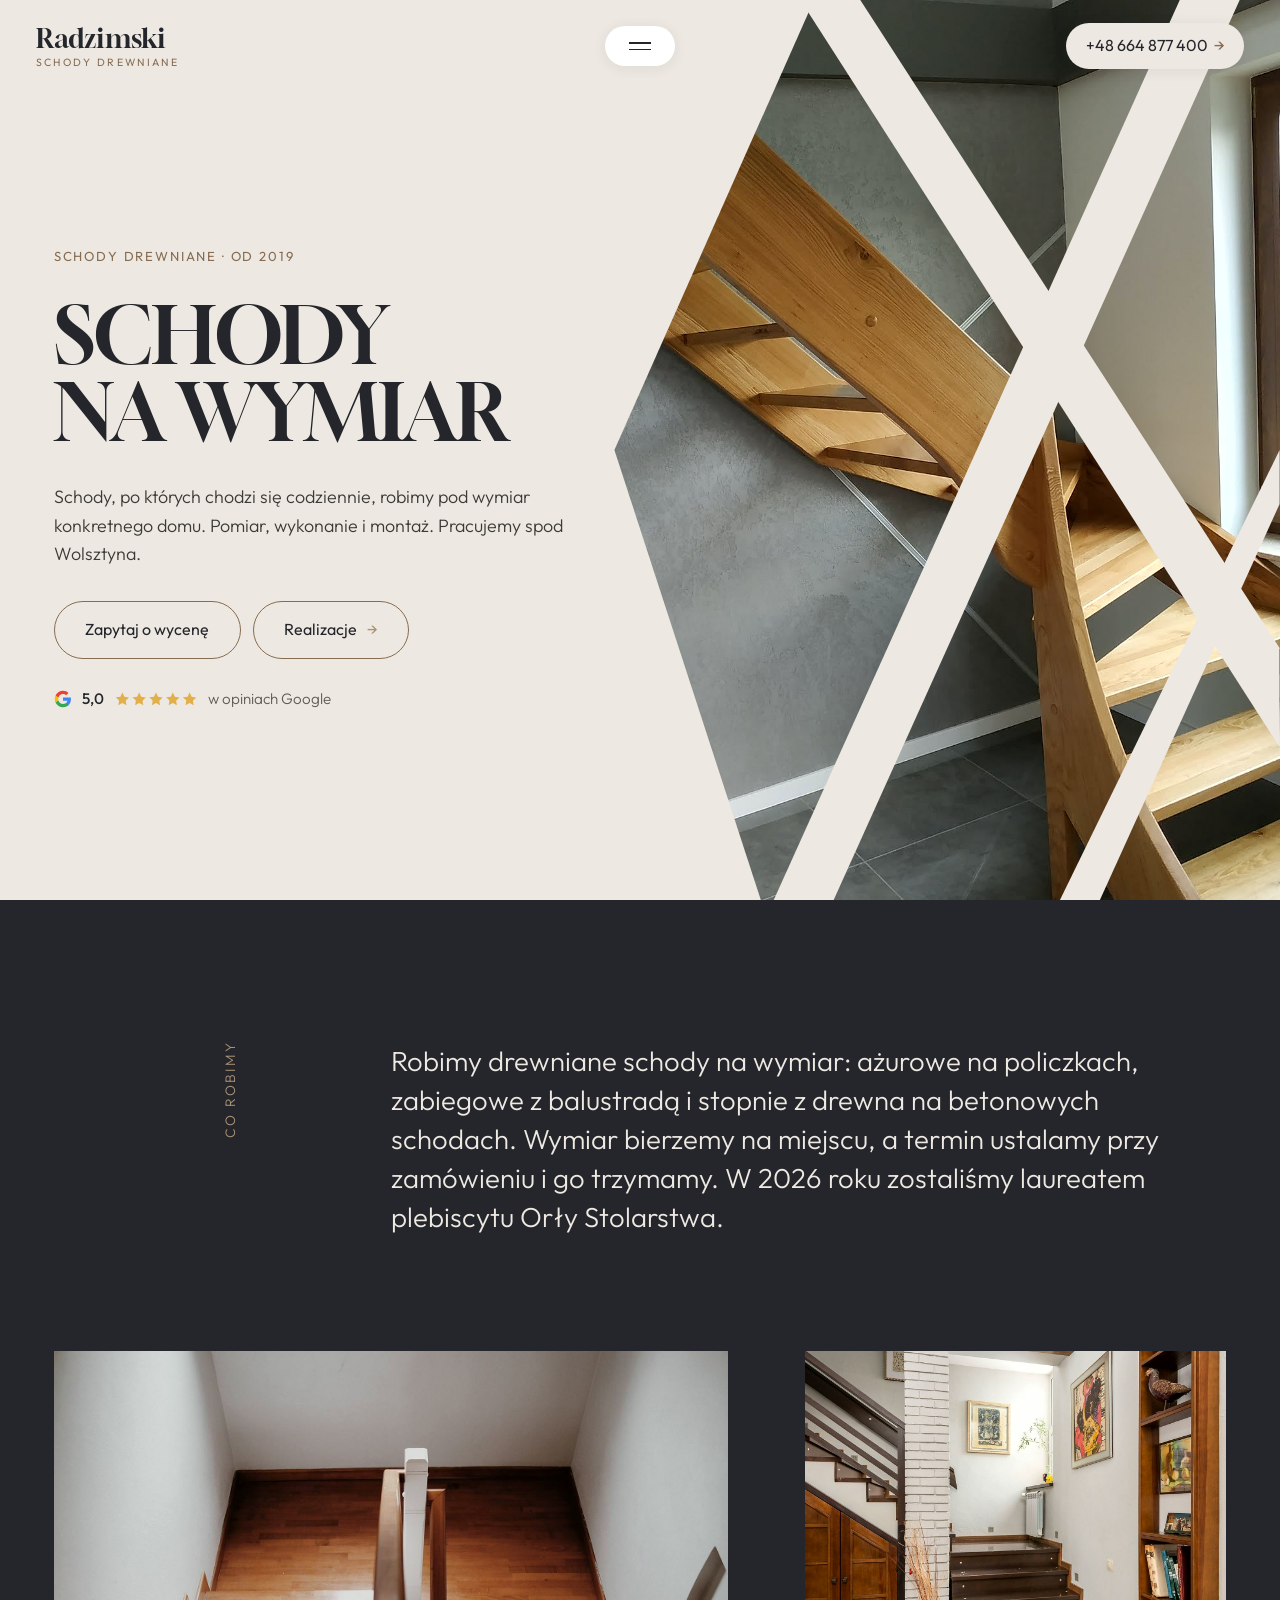
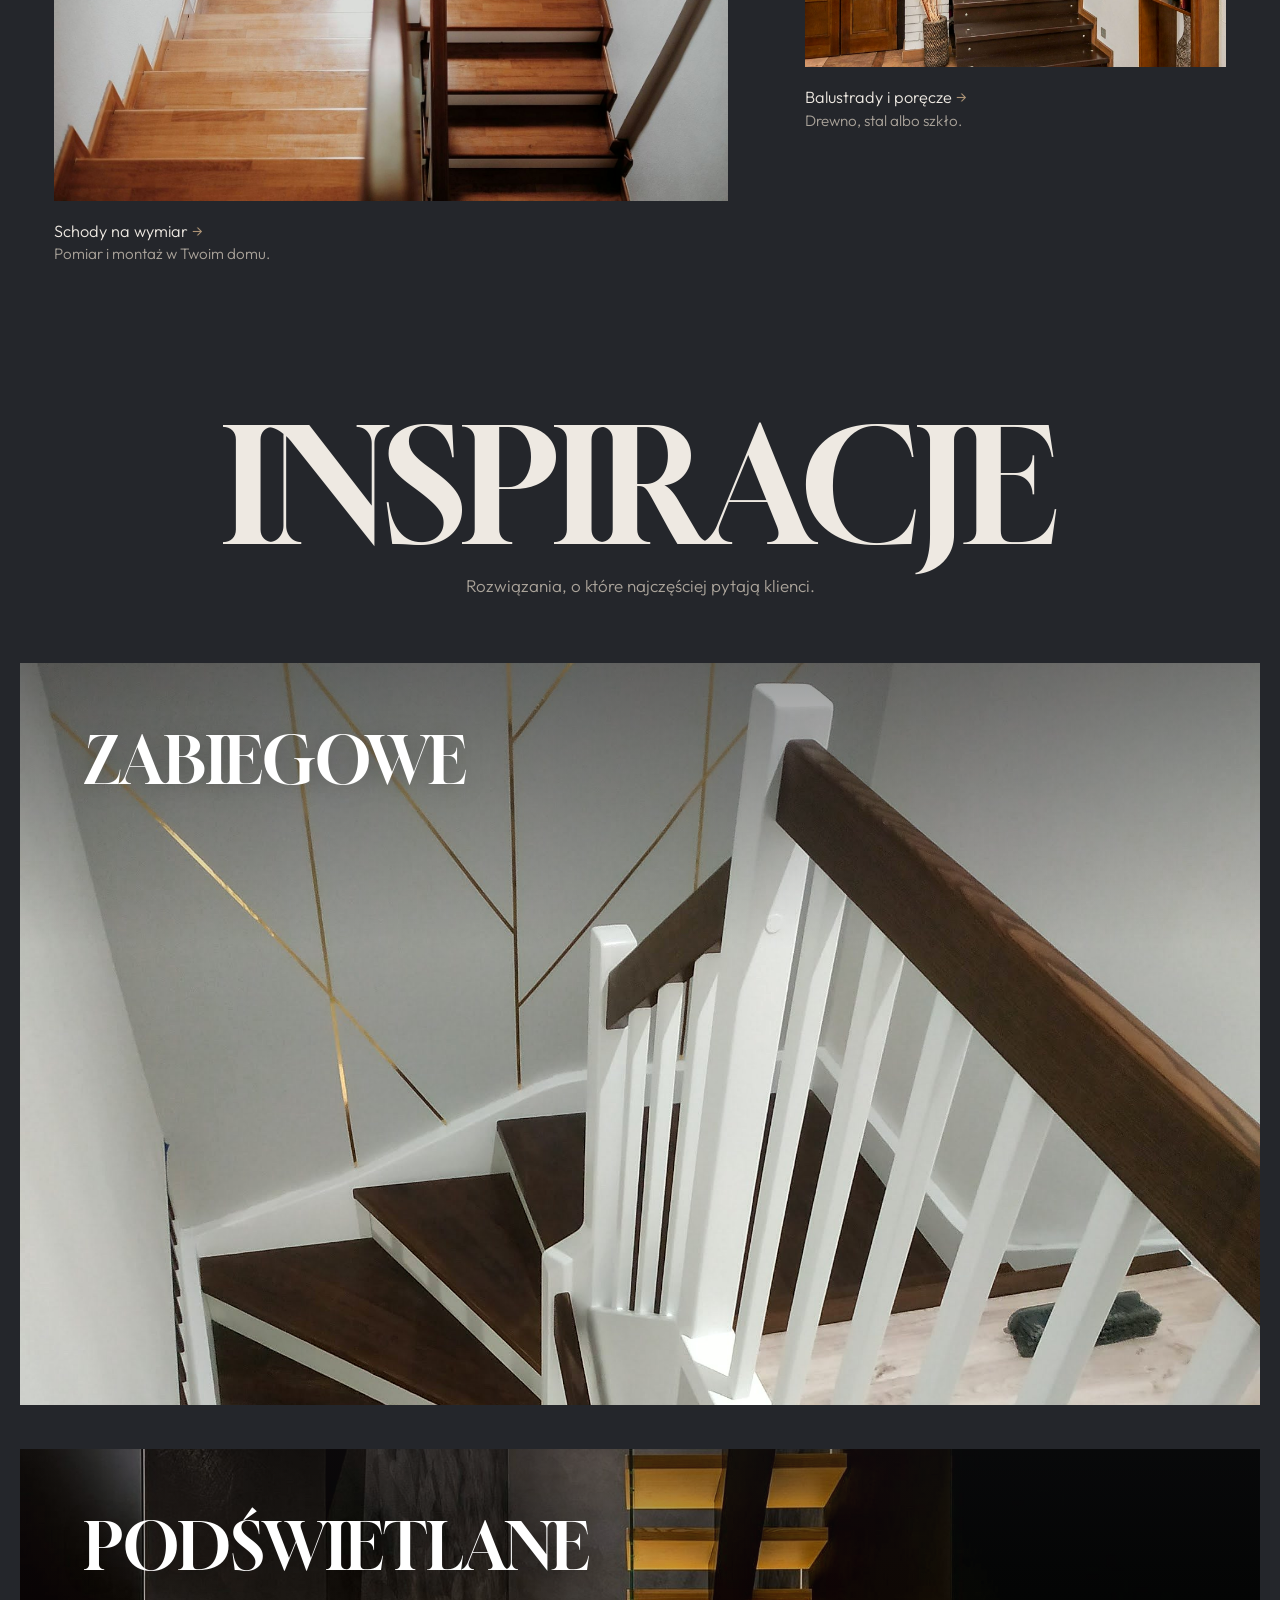
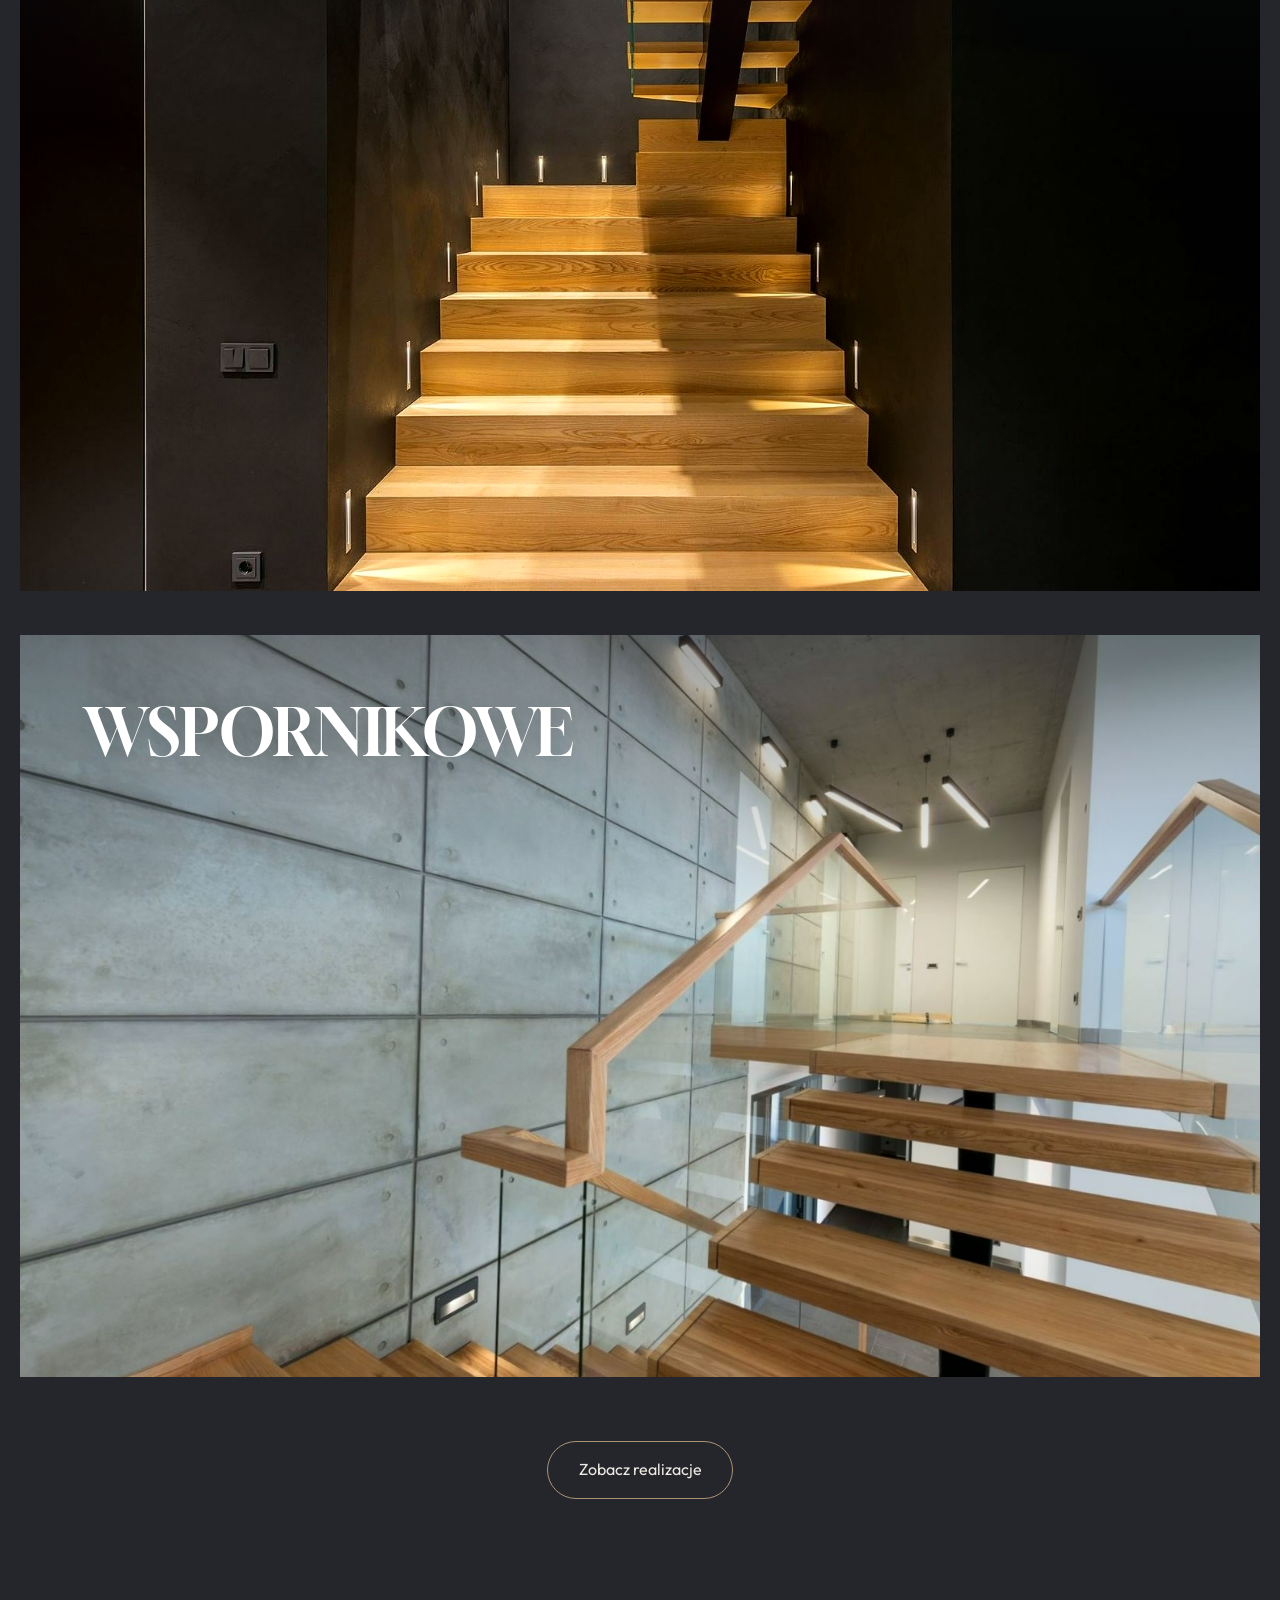
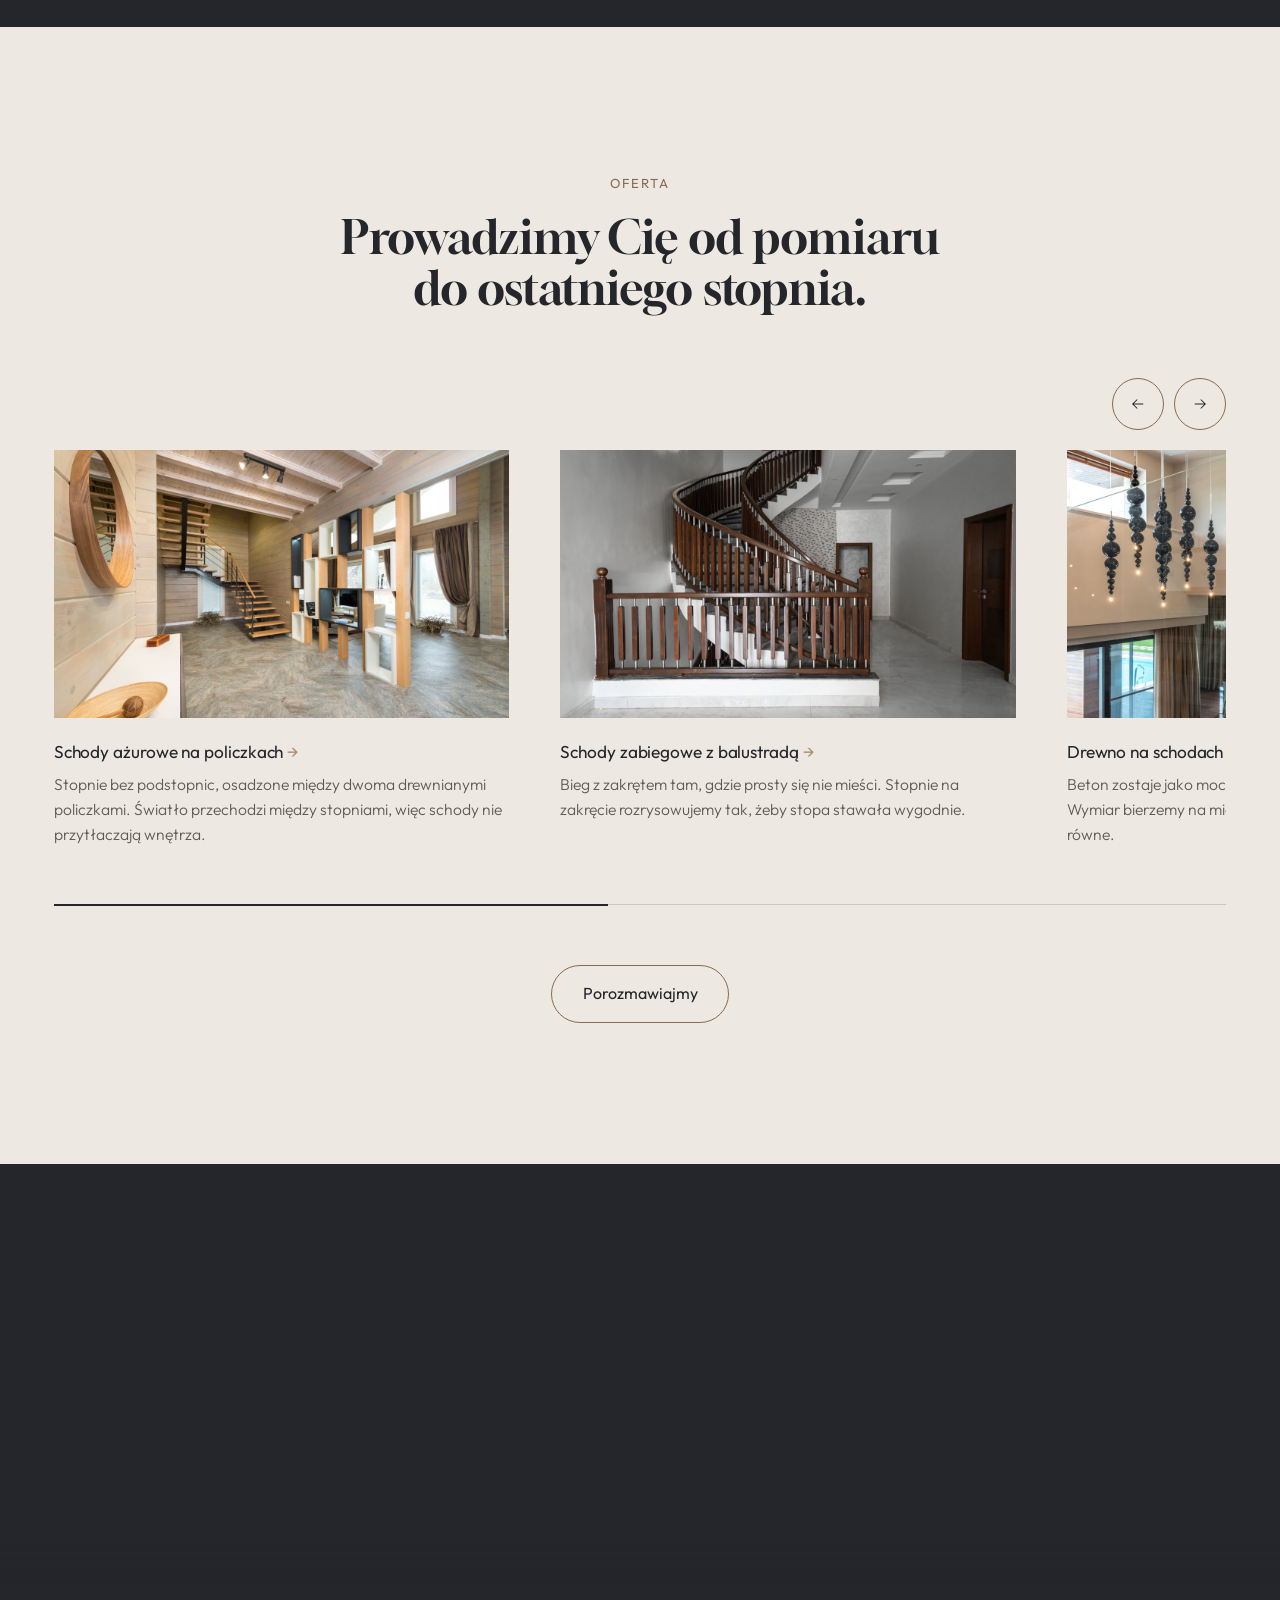
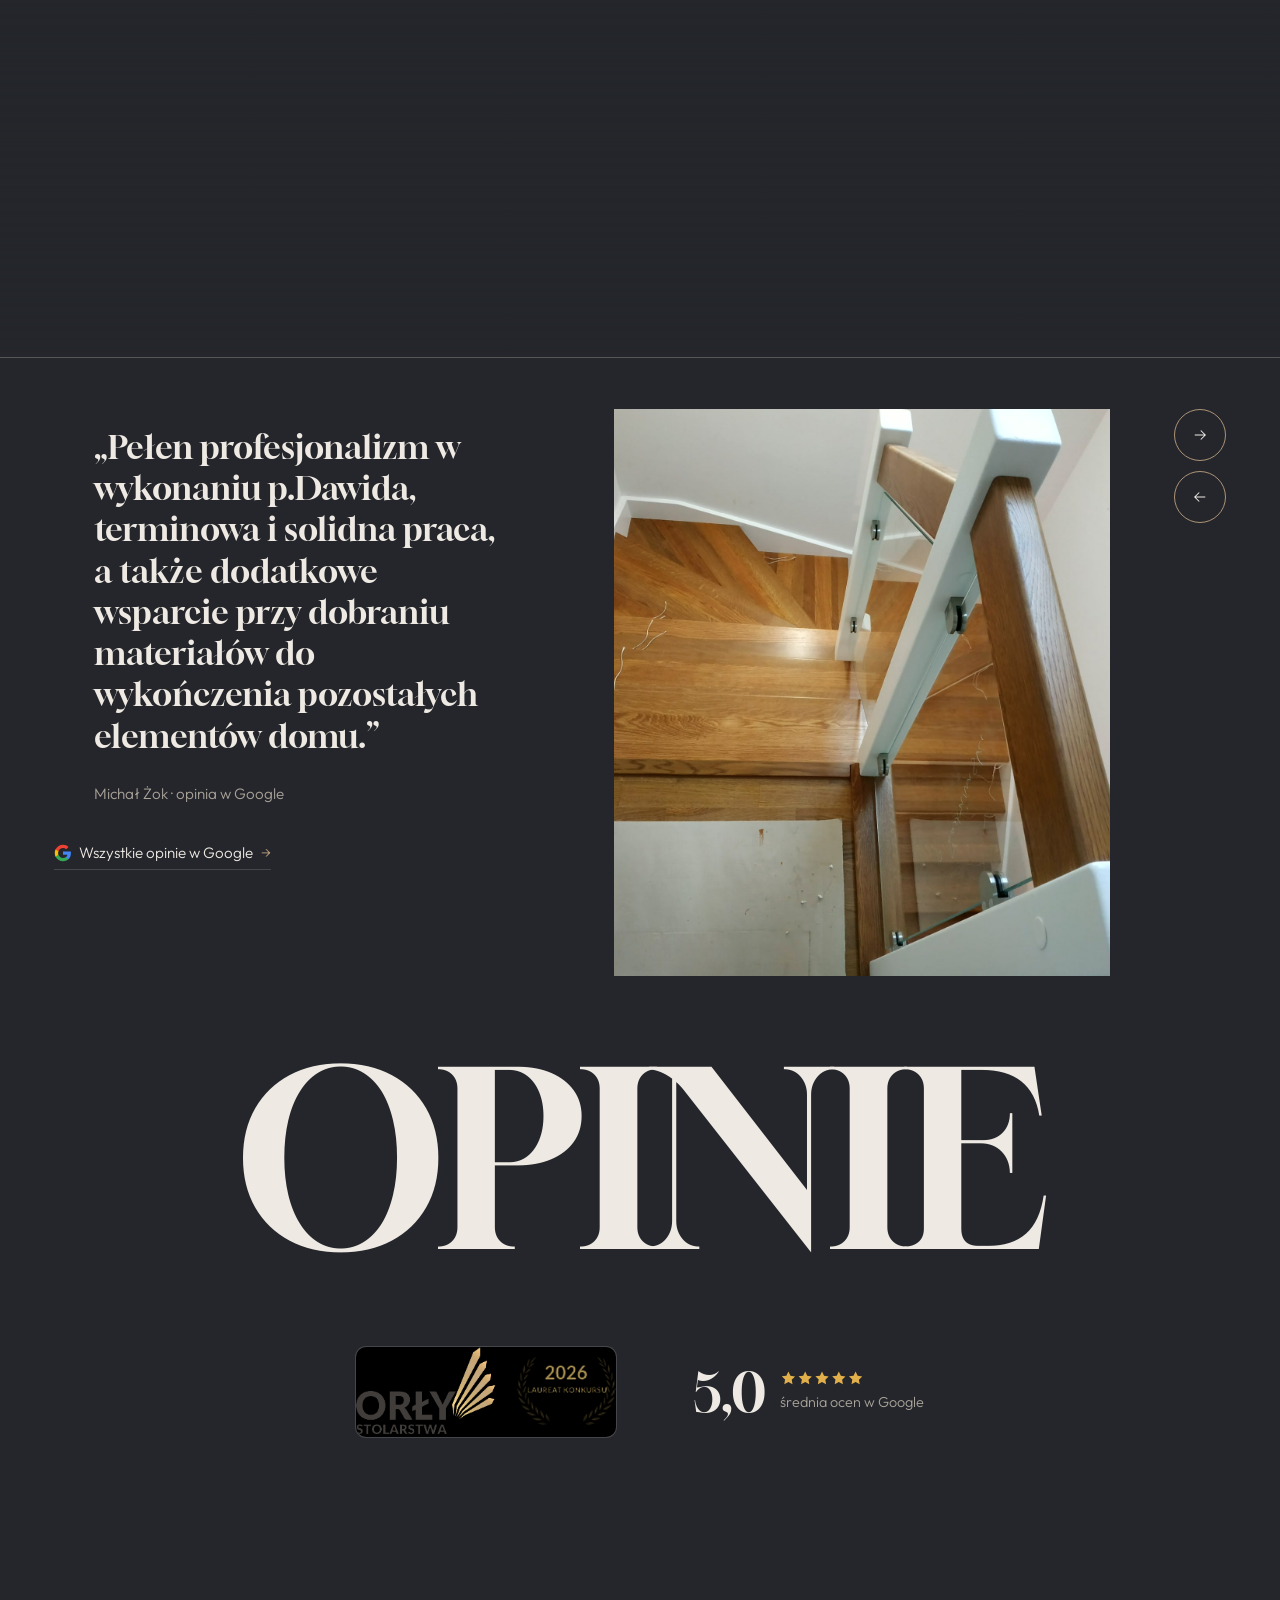
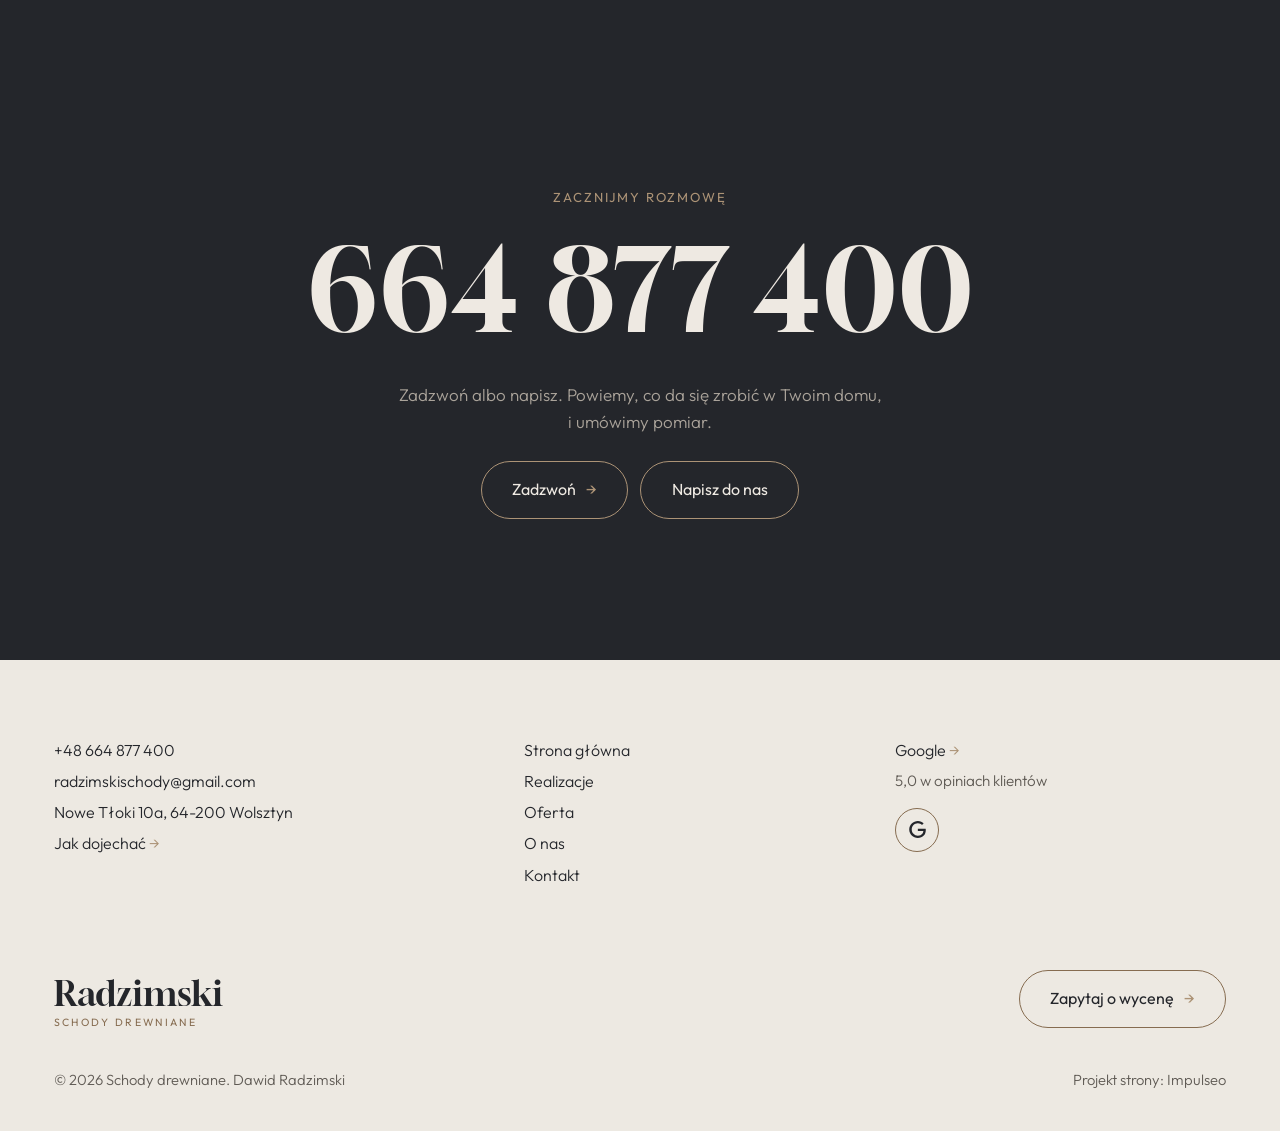
==== commit 57062744: "[claude-edit][cmt:82e04dd1-9ae1-4076-98dc-d543de6ceaad] układ jak klindworthroofing.com: krem/grafit" ====
--- a/index.html
+++ b/index.html
@@ -20,158 +20,148 @@
 <script type="application/ld+json">{"@context": "https://schema.org", "@type": "LocalBusiness", "name": "Schody drewniane. Dawid Radzimski", "url": "https://kris20032.github.io/schody-drewniane-dawid-radzimski/", "telephone": "+48664877400", "image": "https://kris20032.github.io/schody-drewniane-dawid-radzimski/img/og.jpg", "areaServed": "Wolsztyn", "sameAs": ["https://www.google.com/maps?cid=7790141071055994152"]}</script>
 <link rel="preconnect" href="https://fonts.googleapis.com">
 <link rel="preconnect" href="https://fonts.gstatic.com" crossorigin>
-<link href="https://fonts.googleapis.com/css2?family=Lora:wght@500;600;700&family=Manrope:wght@400;500;600&display=swap" rel="stylesheet">
-<link rel="stylesheet" href="assets/styles.css?v=4d0cce31">
+<link href="https://fonts.googleapis.com/css2?family=Gloock&family=Outfit:wght@300;400;500&display=swap" rel="stylesheet">
+<link rel="preconnect" href="https://api.fontshare.com" crossorigin>
+<link href="https://api.fontshare.com/v2/css?f[]=satoshi@300,400,500&display=swap" rel="stylesheet">
+<link rel="stylesheet" href="assets/styles.css?v=k3">
+<meta name="nb-deploy" content="31195f797501">
+<meta name="theme-color" content="#EDE9E2">
 </head>
 <body>
 
 <header class="nav">
-  <div class="wrap nav-inner">
-    <a class="brand" href="index.html"><span class="name">Dawid Radzimski</span><span class="sub">Schody drewniane</span></a>
-    <nav class="nav-links">
-      <a href="index.html" class="active" aria-current="page">Strona główna</a>
-      <a href="realizacje.html">Realizacje</a>
-      <a href="oferta.html">Oferta</a>
-      <a href="o-nas.html">O nas</a>
-      <a href="kontakt.html">Kontakt</a>
-      <a href="kontakt.html" class="btn btn-accent">Zapytaj o wycenę</a>
-    </nav>
-    <button class="nav-toggle" aria-label="Menu"><span></span><span></span><span></span></button>
+  <div class="nav-inner">
+    <a class="brand" href="index.html"><span class="name">Radzimski</span><span class="sub">Schody drewniane</span></a>
+    <button class="nav-toggle" aria-label="Menu" aria-expanded="false" aria-controls="menu"><span></span><span></span><span></span></button>
+    <a class="nav-phone" href="tel:+48664877400" aria-label="Zadzwoń +48 664 877 400"><span class="num">+48 664 877 400</span> <span class="arr">→</span><svg class="ico" viewBox="0 0 24 24" fill="none" aria-hidden="true"><path d="M6.6 10.8a15.5 15.5 0 0 0 6.6 6.6l2.2-2.2a1 1 0 0 1 1-.24 11.4 11.4 0 0 0 3.6.58 1 1 0 0 1 1 1V20a1 1 0 0 1-1 1A17 17 0 0 1 3 4a1 1 0 0 1 1-1h3.5a1 1 0 0 1 1 1c0 1.25.2 2.46.58 3.6a1 1 0 0 1-.25 1l-2.23 2.2Z" fill="currentColor"/></svg></a>
   </div>
 </header>
+<nav class="nav-links" id="menu" aria-label="Menu główne">
+    <a href="index.html" aria-current="page">Strona główna</a>
+    <a href="realizacje.html">Realizacje</a>
+    <a href="oferta.html">Oferta</a>
+    <a href="o-nas.html">O nas</a>
+    <a href="kontakt.html">Kontakt</a>
+    <div class="menu-foot"><a href="tel:+48664877400">+48 664 877 400</a><br><a href="mailto:radzimskischody@gmail.com">radzimskischody@gmail.com</a><br>Nowe Tłoki 10a, 64-200 Wolsztyn</div>
+</nav>
 
 <main>
-<section class="hero-cine">
-  <img src="img/hero.jpg" fetchpriority="high" alt="Schody drewniane. Dawid Radzimski - Drewniane schody robione pod Twój dom. " width="1940" height="1390">
+<section class="hero">
+  <div class="hero-art"><img src="img/hero.jpg" fetchpriority="high" alt="Dębowe schody ażurowe przy oknie - realizacja Schody drewniane. Dawid Radzimski" width="1940" height="1390"><svg class="stripes" viewBox="0 0 100 100" preserveAspectRatio="none" aria-hidden="true"><polygon points="28,0 37,0 100,72 100,83"/><polygon points="85,0 94,0 33,100 24,100"/><polygon points="100,50 100,56 73,100 67,100"/></svg></div>
   <div class="wrap">
     <div class="hero-copy">
       <span class="eyebrow">Schody drewniane · od 2019</span>
-      <h1>Drewniane schody robione pod Twój dom. </h1>
-      <p class="lead">Schody, po których chodzi się codziennie, robimy pod wymiar konkretnego domu. Pracujemy spod Wolsztyna.</p>
-      <div class="hero-actions">
-        <a href="realizacje.html" class="btn btn-accent">Zobacz realizacje <span class="arr">→</span></a>
-        <a href="kontakt.html" class="btn btn-ghost btn-on-dark">Zapytaj o wycenę</a>
-      </div>
-      <div style="margin-top:var(--space-6);color:#fff;font-weight:600;letter-spacing:.02em;opacity:.92"><span class="g-badge"><svg class="gb-ico" viewBox="0 0 24 24" width="18" height="18" aria-hidden="true"><path fill="#4285F4" d="M22.56 12.25c0-.78-.07-1.53-.2-2.25H12v4.26h5.92c-.26 1.37-1.04 2.53-2.21 3.31v2.77h3.57c2.08-1.92 3.28-4.74 3.28-8.09z"/><path fill="#34A853" d="M12 23c2.97 0 5.46-.98 7.28-2.66l-3.57-2.77c-.98.66-2.23 1.06-3.71 1.06-2.86 0-5.29-1.93-6.16-4.53H2.18v2.84C3.99 20.53 7.7 23 12 23z"/><path fill="#FBBC05" d="M5.84 14.09c-.22-.66-.35-1.36-.35-2.09s.13-1.43.35-2.09V7.07H2.18C1.43 8.55 1 10.22 1 12s.43 3.45 1.18 4.93l2.85-2.22.81-.62z"/><path fill="#EA4335" d="M12 5.38c1.62 0 3.06.56 4.21 1.64l3.15-3.15C17.45 2.09 14.97 1 12 1 7.7 1 3.99 3.47 2.18 7.07l3.66 2.84c.87-2.6 3.3-4.53 6.16-4.53z"/></svg><b class="gb-ocena">5,0</b><svg class="gb-stars" viewBox="0 0 90 18" width="74" height="14.8" aria-hidden="true"><g fill="currentColor" opacity=".26"><path transform="translate(0,0)" d="M9 1.6l2.2 4.46 4.92.72-3.56 3.47.84 4.9L9 12.74l-4.4 2.31.84-4.9L1.88 6.68l4.92-.72L9 1.6Z"/><path transform="translate(18,0)" d="M9 1.6l2.2 4.46 4.92.72-3.56 3.47.84 4.9L9 12.74l-4.4 2.31.84-4.9L1.88 6.68l4.92-.72L9 1.6Z"/><path transform="translate(36,0)" d="M9 1.6l2.2 4.46 4.92.72-3.56 3.47.84 4.9L9 12.74l-4.4 2.31.84-4.9L1.88 6.68l4.92-.72L9 1.6Z"/><path transform="translate(54,0)" d="M9 1.6l2.2 4.46 4.92.72-3.56 3.47.84 4.9L9 12.74l-4.4 2.31.84-4.9L1.88 6.68l4.92-.72L9 1.6Z"/><path transform="translate(72,0)" d="M9 1.6l2.2 4.46 4.92.72-3.56 3.47.84 4.9L9 12.74l-4.4 2.31.84-4.9L1.88 6.68l4.92-.72L9 1.6Z"/></g><clipPath id="gs1000"><rect x="0" y="0" width="90.0" height="18"/></clipPath><g fill="#FBBC04" clip-path="url(#gs1000)"><path transform="translate(0,0)" d="M9 1.6l2.2 4.46 4.92.72-3.56 3.47.84 4.9L9 12.74l-4.4 2.31.84-4.9L1.88 6.68l4.92-.72L9 1.6Z"/><path transform="translate(18,0)" d="M9 1.6l2.2 4.46 4.92.72-3.56 3.47.84 4.9L9 12.74l-4.4 2.31.84-4.9L1.88 6.68l4.92-.72L9 1.6Z"/><path transform="translate(36,0)" d="M9 1.6l2.2 4.46 4.92.72-3.56 3.47.84 4.9L9 12.74l-4.4 2.31.84-4.9L1.88 6.68l4.92-.72L9 1.6Z"/><path transform="translate(54,0)" d="M9 1.6l2.2 4.46 4.92.72-3.56 3.47.84 4.9L9 12.74l-4.4 2.31.84-4.9L1.88 6.68l4.92-.72L9 1.6Z"/><path transform="translate(72,0)" d="M9 1.6l2.2 4.46 4.92.72-3.56 3.47.84 4.9L9 12.74l-4.4 2.31.84-4.9L1.88 6.68l4.92-.72L9 1.6Z"/></g></svg><span class="gb-txt">w Google</span></span></div>
+      <h1>Schody<br>na wymiar</h1>
+      <p class="lead">Schody, po których chodzi się codziennie, robimy pod wymiar konkretnego domu. Pomiar, wykonanie i montaż. Pracujemy spod Wolsztyna.</p>
+      <div class="hero-actions"><a href="kontakt.html" class="btn">Zapytaj o wycenę</a><a href="realizacje.html" class="btn">Realizacje <span class="arr">→</span></a></div>
+      <a class="rating" href="https://www.google.com/maps?cid=7790141071055994152" target="_blank" rel="noopener"><svg viewBox="0 0 24 24" width="18" height="18" aria-hidden="true"><path fill="#4285F4" d="M22.56 12.25c0-.78-.07-1.53-.2-2.25H12v4.26h5.92c-.26 1.37-1.04 2.53-2.21 3.31v2.77h3.57c2.08-1.92 3.28-4.74 3.28-8.09z"/><path fill="#34A853" d="M12 23c2.97 0 5.46-.98 7.28-2.66l-3.57-2.77c-.98.66-2.23 1.06-3.71 1.06-2.86 0-5.29-1.93-6.16-4.53H2.18v2.84C3.99 20.53 7.7 23 12 23z"/><path fill="#FBBC05" d="M5.84 14.09c-.22-.66-.35-1.36-.35-2.09s.13-1.43.35-2.09V7.07H2.18C1.43 8.55 1 10.22 1 12s.43 3.45 1.18 4.93l2.85-2.22.81-.62z"/><path fill="#EA4335" d="M12 5.38c1.62 0 3.06.56 4.21 1.64l3.15-3.15C17.45 2.09 14.97 1 12 1 7.7 1 3.99 3.47 2.18 7.07l3.66 2.84c.87-2.6 3.3-4.53 6.16-4.53z"/></svg><b>5,0</b><svg class="stars" viewBox="0 0 90 18" width="84" height="17" aria-hidden="true"><g fill="#E2B04A"><path transform="translate(0,0)" d="M9 1.6l2.2 4.46 4.92.72-3.56 3.47.84 4.9L9 12.74l-4.4 2.31.84-4.9L1.88 6.68l4.92-.72L9 1.6Z"/><path transform="translate(18,0)" d="M9 1.6l2.2 4.46 4.92.72-3.56 3.47.84 4.9L9 12.74l-4.4 2.31.84-4.9L1.88 6.68l4.92-.72L9 1.6Z"/><path transform="translate(36,0)" d="M9 1.6l2.2 4.46 4.92.72-3.56 3.47.84 4.9L9 12.74l-4.4 2.31.84-4.9L1.88 6.68l4.92-.72L9 1.6Z"/><path transform="translate(54,0)" d="M9 1.6l2.2 4.46 4.92.72-3.56 3.47.84 4.9L9 12.74l-4.4 2.31.84-4.9L1.88 6.68l4.92-.72L9 1.6Z"/><path transform="translate(72,0)" d="M9 1.6l2.2 4.46 4.92.72-3.56 3.47.84 4.9L9 12.74l-4.4 2.31.84-4.9L1.88 6.68l4.92-.72L9 1.6Z"/></g></svg><span>w opiniach Google</span></a>
     </div>
   </div>
 </section>
-<section class="strip n-5" style="padding-block:0">
+<section class="dark pad">
   <div class="wrap">
-    <div class="item reveal"><div class="k">5,0 na Google</div><div class="v"></div></div>
-    <div class="item reveal"><div class="k">Pomiar na miejscu</div><div class="v"></div></div>
-    <div class="item reveal"><div class="k">Ażurowe i zabiegowe</div><div class="v"></div></div>
-    <div class="item reveal"><div class="k">Drewno na beton</div><div class="v"></div></div>
-    <div class="item reveal"><div class="k">Szkło, stal, drewno</div><div class="v"></div></div>
+    <div class="intro reveal">
+      <span class="vlabel">Co robimy</span>
+      <div>
+      <p>Robimy drewniane schody na wymiar: ażurowe na policzkach, zabiegowe z balustradą i stopnie z drewna na betonowych schodach. Wymiar bierzemy na miejscu, a termin ustalamy przy zamówieniu i go trzymamy. W 2026 roku zostaliśmy laureatem plebiscytu Orły Stolarstwa.</p>
+      </div>
+    </div>
   </div>
-</section>
-<section class="opinie-mini" aria-label="Opinie klientów">
+
   <div class="wrap">
-    <div class="om-row">
-      <div class="om-item reveal"><blockquote>„Pełen profesjonalizm w wykonaniu p.⁠Dawida, terminowa i solidna praca, a także dodatkowe wsparcie przy dobr…”</blockquote><span class="om-autor">Michał Żok</span></div>
-      <div class="om-item reveal"><blockquote>„Bardzo profesjonalna firma, godna polecenia.”</blockquote><span class="om-autor">Krzysztof Belcarz</span></div>
+    <div class="stagger">
+      <a href="oferta.html" class="reveal"><figure><div class="ph"><img src="img/g5.jpg" alt="Drewniane schody z poręczą w domu klienta" loading="lazy" width="1600" height="1066" decoding="async"></div><figcaption>Schody na wymiar <span class="arr">→</span><span class="sub">Pomiar i montaż w Twoim domu.</span></figcaption></figure></a>
+      <a href="oferta.html" class="small reveal"><figure><div class="ph"><img src="img/g6.jpg" alt="Ciemne drewniane stopnie z metalową balustradą" loading="lazy" width="1600" height="1068" decoding="async"></div><figcaption>Balustrady i poręcze <span class="arr">→</span><span class="sub">Drewno, stal albo szkło.</span></figcaption></figure></a>
     </div>
   </div>
 </section>
-<section>
-  <div class="wrap split">
-    <div class="split-art reveal"><img src="img/g1.jpg" alt="Schody drewniane. Dawid Radzimski - realizacja" loading="lazy" width="1924" height="1414" decoding="async"></div>
-    <div class="split-copy reveal">
-      <span class="eyebrow">Jak pracujemy</span>
-      <h2>O nas</h2>
-      <p class="muted">Klienci często pytają nas też o drewno do reszty domu. Podpowiadamy chętnie, bo stopnie mają pasować do podłogi i drzwi.</p>
-      <p class="muted">Termin ustalamy przy zamówieniu i go trzymamy.</p>
-      <a href="o-nas.html" class="btn btn-ghost">Poznaj nas <span class="arr">→</span></a>
+<section class="dark" style="padding-bottom:clamp(80px,10vw,140px)">
+  <h2 class="giant long reveal">Inspiracje</h2>
+  <p class="giant-sub reveal">Rozwiązania, o które najczęściej pytają klienci.</p>
+  <div class="works">
+    <a class="work reveal" href="oferta.html"><img src="img/about.jpg" alt="Schody zabiegowe z białą balustradą i drewnianą poręczą" loading="lazy" width="2048" height="1500" decoding="async"><h3>Zabiegowe</h3></a>
+    <a class="work reveal" href="oferta.html"><img src="img/g3.jpg" alt="Drewniane schody z podświetleniem stopni" loading="lazy" width="1600" height="1068" decoding="async"><h3>Podświetlane</h3></a>
+    <a class="work reveal" href="oferta.html"><img src="img/g4.jpg" alt="Schody wspornikowe z balustradą ze szkła" loading="lazy" width="1534" height="990" decoding="async"><h3>Wspornikowe</h3></a>
+  </div>
+  <div class="works-cta reveal"><a class="btn" href="realizacje.html">Zobacz realizacje</a></div>
+</section>
+<section class="pad">
+  <div class="wrap">
+    <div class="svc-head reveal">
+      <span class="eyebrow">Oferta</span>
+      <h2>Prowadzimy Cię od pomiaru do&nbsp;ostatniego stopnia.</h2>
+    </div>
+    <div class="car reveal">
+      <div class="car-nav"><button class="round" data-dir="-1" aria-label="Poprzednie"><svg viewBox="0 0 24 24" fill="none" aria-hidden="true"><path d="M19 12H5M11 6l-6 6 6 6" stroke="currentColor" stroke-width="1.4"/></svg></button><button class="round" data-dir="1" aria-label="Następne"><svg viewBox="0 0 24 24" fill="none" aria-hidden="true"><path d="M5 12h14M13 6l6 6-6 6" stroke="currentColor" stroke-width="1.4"/></svg></button></div>
+      <div class="car-track">
+      <a class="card" href="oferta.html"><div class="ph"><img src="img/s1.jpg" alt="Ażurowe schody z drewnianymi stopniami na stalowej belce" loading="lazy" width="1200" height="800" decoding="async"></div><h3>Schody ażurowe na policzkach <span class="arr">→</span></h3><p>Stopnie bez podstopnic, osadzone między dwoma drewnianymi policzkami. Światło przechodzi między stopniami, więc schody nie przytłaczają wnętrza.</p></a>
+      <a class="card" href="oferta.html"><div class="ph"><img src="img/s2.jpg" alt="Kręte schody z drewnianą balustradą" loading="lazy" width="1200" height="800" decoding="async"></div><h3>Schody zabiegowe z balustradą <span class="arr">→</span></h3><p>Bieg z zakrętem tam, gdzie prosty się nie mieści. Stopnie na zakręcie rozrysowujemy tak, żeby stopa stawała wygodnie.</p></a>
+      <a class="card" href="oferta.html"><div class="ph"><img src="img/s3.jpg" alt="Masywne drewniane stopnie z balustradą ze szkła" loading="lazy" width="1200" height="800" decoding="async"></div><h3>Drewno na schodach betonowych <span class="arr">→</span></h3><p>Beton zostaje jako mocna baza, a pod stopą masz ciepłe stopnie. Wymiar bierzemy na miejscu, bo betonowe stopnie rzadko są równe.</p></a>
+      <a class="card" href="oferta.html"><div class="ph"><img src="img/s4.jpg" alt="Drewniana poręcz z kutymi tralkami" loading="lazy" width="1200" height="800" decoding="async"></div><h3>Balustrady: drewno, stal, szkło <span class="arr">→</span></h3><p>Balustradę dobieramy razem ze schodami: drewniane tralki, białe stalowe pręty albo szkło, które zostawia klatkę schodową jasną.</p></a>
+      <a class="card" href="oferta.html"><div class="ph"><img src="img/s5.jpg" alt="Zbliżenie drewnianych stopni i podstopnic" loading="lazy" width="1200" height="800" decoding="async"></div><h3>Dobór drewna i wykończenia <span class="arr">→</span></h3><p>Kolor stopni ma grać z podłogą, drzwiami i ścianą. Pomagamy dobrać drewno i wykończenie, a przy okazji materiały do reszty domu.</p></a>
+      </div>
+      <div class="car-bar"><i></i></div>
+    </div>
+    <div class="center reveal" style="margin-top:clamp(40px,5vw,60px)"><a class="btn" href="kontakt.html">Porozmawiajmy</a></div>
+  </div>
+</section>
+<section class="bleed stopklatka" role="img" aria-label="Białe schody z ciemnymi stopniami i metalową balustradą"><div class="stk-bg" style="background-image:url(img/g1.jpg)"></div></section>
+<section class="dark pad" style="padding-top:clamp(30px,4vw,60px)">
+  <div class="wrap">
+    <div class="tst reveal">
+      <div class="tst-quotes">
+        <figure class="tst-q on"><blockquote>„Pełen profesjonalizm w wykonaniu p.&#8288;Dawida, terminowa i solidna praca, a także dodatkowe wsparcie przy dobraniu materiałów do wykończenia pozostałych elementów domu.”</blockquote><span class="who">Michał Żok · opinia w Google</span></figure>
+        <figure class="tst-q"><blockquote>„Bardzo profesjonalna firma, godna polecenia. Jesteśmy bardzo zadowoleni.”</blockquote><span class="who">Krzysztof Belcarz · opinia w Google</span></figure>
+        <a class="tst-src" href="https://www.google.com/maps?cid=7790141071055994152" target="_blank" rel="noopener"><svg viewBox="0 0 24 24" width="18" height="18" aria-hidden="true"><path fill="#4285F4" d="M22.56 12.25c0-.78-.07-1.53-.2-2.25H12v4.26h5.92c-.26 1.37-1.04 2.53-2.21 3.31v2.77h3.57c2.08-1.92 3.28-4.74 3.28-8.09z"/><path fill="#34A853" d="M12 23c2.97 0 5.46-.98 7.28-2.66l-3.57-2.77c-.98.66-2.23 1.06-3.71 1.06-2.86 0-5.29-1.93-6.16-4.53H2.18v2.84C3.99 20.53 7.7 23 12 23z"/><path fill="#FBBC05" d="M5.84 14.09c-.22-.66-.35-1.36-.35-2.09s.13-1.43.35-2.09V7.07H2.18C1.43 8.55 1 10.22 1 12s.43 3.45 1.18 4.93l2.85-2.22.81-.62z"/><path fill="#EA4335" d="M12 5.38c1.62 0 3.06.56 4.21 1.64l3.15-3.15C17.45 2.09 14.97 1 12 1 7.7 1 3.99 3.47 2.18 7.07l3.66 2.84c.87-2.6 3.3-4.53 6.16-4.53z"/></svg>Wszystkie opinie w Google <span class="arr">→</span></a>
+      </div>
+      <div class="tst-img"><img src="img/g2.jpg" alt="Drewniane schody z balustradą ze szkła" loading="lazy" width="1976" height="1460" decoding="async"></div>
+      <div class="tst-nav"><button class="round" data-q="1" aria-label="Następna opinia"><svg viewBox="0 0 24 24" fill="none" aria-hidden="true"><path d="M5 12h14M13 6l6 6-6 6" stroke="currentColor" stroke-width="1.4"/></svg></button><button class="round" data-q="-1" aria-label="Poprzednia opinia"><svg viewBox="0 0 24 24" fill="none" aria-hidden="true"><path d="M19 12H5M11 6l-6 6 6 6" stroke="currentColor" stroke-width="1.4"/></svg></button></div>
+    </div>
+  </div>
+  <h2 class="giant reveal" style="margin-top:clamp(40px,5vw,70px)">Opinie</h2>
+  <div class="wrap">
+    <div class="badges reveal">
+      <div class="badge-img"><img src="img/odznaka-orly-stolarstwa.png" alt="Orły Stolarstwa - laureat plebiscytu 2026" loading="lazy" decoding="async" width="362" height="125"></div>
+      <a class="badge-g" href="https://www.google.com/maps?cid=7790141071055994152" target="_blank" rel="noopener"><span class="score">5,0</span><span><svg class="stars" viewBox="0 0 90 18" width="84" height="17" aria-hidden="true"><g fill="#E2B04A"><path transform="translate(0,0)" d="M9 1.6l2.2 4.46 4.92.72-3.56 3.47.84 4.9L9 12.74l-4.4 2.31.84-4.9L1.88 6.68l4.92-.72L9 1.6Z"/><path transform="translate(18,0)" d="M9 1.6l2.2 4.46 4.92.72-3.56 3.47.84 4.9L9 12.74l-4.4 2.31.84-4.9L1.88 6.68l4.92-.72L9 1.6Z"/><path transform="translate(36,0)" d="M9 1.6l2.2 4.46 4.92.72-3.56 3.47.84 4.9L9 12.74l-4.4 2.31.84-4.9L1.88 6.68l4.92-.72L9 1.6Z"/><path transform="translate(54,0)" d="M9 1.6l2.2 4.46 4.92.72-3.56 3.47.84 4.9L9 12.74l-4.4 2.31.84-4.9L1.88 6.68l4.92-.72L9 1.6Z"/><path transform="translate(72,0)" d="M9 1.6l2.2 4.46 4.92.72-3.56 3.47.84 4.9L9 12.74l-4.4 2.31.84-4.9L1.88 6.68l4.92-.72L9 1.6Z"/></g></svg><small>średnia ocen w Google</small></span></a>
     </div>
   </div>
 </section>
-<section class="gateways-band">
-  <div class="wrap">
-    <div class="gateways">
-      <a href="oferta.html" class="gateway reveal"><img src="img/g2.jpg" alt="Schody ażurowe na policzkach" loading="lazy" width="1976" height="1460" decoding="async"><span class="g-ttl">Schody ażurowe na policzkach</span></a>
-      <a href="oferta.html" class="gateway reveal"><img src="img/g3.jpg" alt="Schody zabiegowe z balustradą" loading="lazy" width="1600" height="1068" decoding="async"><span class="g-ttl">Schody zabiegowe z balustradą</span></a>
-      <a href="oferta.html" class="gateway reveal"><img src="img/g4.jpg" alt="Drewno na schodach betonowych" loading="lazy" width="1534" height="990" decoding="async"><span class="g-ttl">Drewno na schodach betonowych</span></a>
-    </div>
-  </div>
-</section>
-<section class="stopklatka" aria-hidden="true">
-  <div class="stk-bg" style="background-image:url(img/about.jpg)"></div>
-</section>
-<section class="opinie">
-  <div class="wrap">
-    <div class="head center reveal">
-      <span class="eyebrow">Opinie</span>
-      <h2>Co mówią klienci</h2>
-    </div>
-    <p class="op-meta reveal"><span class="g-badge"><svg class="gb-ico" viewBox="0 0 24 24" width="18" height="18" aria-hidden="true"><path fill="#4285F4" d="M22.56 12.25c0-.78-.07-1.53-.2-2.25H12v4.26h5.92c-.26 1.37-1.04 2.53-2.21 3.31v2.77h3.57c2.08-1.92 3.28-4.74 3.28-8.09z"/><path fill="#34A853" d="M12 23c2.97 0 5.46-.98 7.28-2.66l-3.57-2.77c-.98.66-2.23 1.06-3.71 1.06-2.86 0-5.29-1.93-6.16-4.53H2.18v2.84C3.99 20.53 7.7 23 12 23z"/><path fill="#FBBC05" d="M5.84 14.09c-.22-.66-.35-1.36-.35-2.09s.13-1.43.35-2.09V7.07H2.18C1.43 8.55 1 10.22 1 12s.43 3.45 1.18 4.93l2.85-2.22.81-.62z"/><path fill="#EA4335" d="M12 5.38c1.62 0 3.06.56 4.21 1.64l3.15-3.15C17.45 2.09 14.97 1 12 1 7.7 1 3.99 3.47 2.18 7.07l3.66 2.84c.87-2.6 3.3-4.53 6.16-4.53z"/></svg><b class="gb-ocena">5,0</b><svg class="gb-stars" viewBox="0 0 90 18" width="74" height="14.8" aria-hidden="true"><g fill="currentColor" opacity=".26"><path transform="translate(0,0)" d="M9 1.6l2.2 4.46 4.92.72-3.56 3.47.84 4.9L9 12.74l-4.4 2.31.84-4.9L1.88 6.68l4.92-.72L9 1.6Z"/><path transform="translate(18,0)" d="M9 1.6l2.2 4.46 4.92.72-3.56 3.47.84 4.9L9 12.74l-4.4 2.31.84-4.9L1.88 6.68l4.92-.72L9 1.6Z"/><path transform="translate(36,0)" d="M9 1.6l2.2 4.46 4.92.72-3.56 3.47.84 4.9L9 12.74l-4.4 2.31.84-4.9L1.88 6.68l4.92-.72L9 1.6Z"/><path transform="translate(54,0)" d="M9 1.6l2.2 4.46 4.92.72-3.56 3.47.84 4.9L9 12.74l-4.4 2.31.84-4.9L1.88 6.68l4.92-.72L9 1.6Z"/><path transform="translate(72,0)" d="M9 1.6l2.2 4.46 4.92.72-3.56 3.47.84 4.9L9 12.74l-4.4 2.31.84-4.9L1.88 6.68l4.92-.72L9 1.6Z"/></g><clipPath id="gs1000"><rect x="0" y="0" width="90.0" height="18"/></clipPath><g fill="#FBBC04" clip-path="url(#gs1000)"><path transform="translate(0,0)" d="M9 1.6l2.2 4.46 4.92.72-3.56 3.47.84 4.9L9 12.74l-4.4 2.31.84-4.9L1.88 6.68l4.92-.72L9 1.6Z"/><path transform="translate(18,0)" d="M9 1.6l2.2 4.46 4.92.72-3.56 3.47.84 4.9L9 12.74l-4.4 2.31.84-4.9L1.88 6.68l4.92-.72L9 1.6Z"/><path transform="translate(36,0)" d="M9 1.6l2.2 4.46 4.92.72-3.56 3.47.84 4.9L9 12.74l-4.4 2.31.84-4.9L1.88 6.68l4.92-.72L9 1.6Z"/><path transform="translate(54,0)" d="M9 1.6l2.2 4.46 4.92.72-3.56 3.47.84 4.9L9 12.74l-4.4 2.31.84-4.9L1.88 6.68l4.92-.72L9 1.6Z"/><path transform="translate(72,0)" d="M9 1.6l2.2 4.46 4.92.72-3.56 3.47.84 4.9L9 12.74l-4.4 2.31.84-4.9L1.88 6.68l4.92-.72L9 1.6Z"/></g></svg><span class="gb-txt">w Google</span></span></p>
-    <p class="op-meta reveal"><a class="op-google" href="https://www.google.com/maps?cid=7790141071055994152" target="_blank" rel="noopener"><svg class="op-g-ico" viewBox="0 0 24 24" width="17" height="17" aria-hidden="true"><path fill="#4285F4" d="M22.56 12.25c0-.78-.07-1.53-.2-2.25H12v4.26h5.92c-.26 1.37-1.04 2.53-2.21 3.31v2.77h3.57c2.08-1.92 3.28-4.74 3.28-8.09z"/><path fill="#34A853" d="M12 23c2.97 0 5.46-.98 7.28-2.66l-3.57-2.77c-.98.66-2.23 1.06-3.71 1.06-2.86 0-5.29-1.93-6.16-4.53H2.18v2.84C3.99 20.53 7.7 23 12 23z"/><path fill="#FBBC05" d="M5.84 14.09c-.22-.66-.35-1.36-.35-2.09s.13-1.43.35-2.09V7.07H2.18C1.43 8.55 1 10.22 1 12s.43 3.45 1.18 4.93l2.85-2.22.81-.62z"/><path fill="#EA4335" d="M12 5.38c1.62 0 3.06.56 4.21 1.64l3.15-3.15C17.45 2.09 14.97 1 12 1 7.7 1 3.99 3.47 2.18 7.07l3.66 2.84c.87-2.6 3.3-4.53 6.16-4.53z"/></svg><span>Zobacz opinie w Google</span><span class="arr">→</span></a></p>
-    <div class="opinie-grid">
-      <figure class="op-card reveal"><span class="op-star"><svg class="ico-star" width="14" height="14" viewBox="0 0 24 24" style="vertical-align:-2px" aria-hidden="true"><path d="M12 2.8l2.85 5.8 6.4.93-4.63 4.5 1.1 6.37L12 17.4l-5.72 3 1.1-6.37-4.63-4.5 6.4-.93L12 2.8Z" fill="currentColor"/></svg><svg class="ico-star" width="14" height="14" viewBox="0 0 24 24" style="vertical-align:-2px" aria-hidden="true"><path d="M12 2.8l2.85 5.8 6.4.93-4.63 4.5 1.1 6.37L12 17.4l-5.72 3 1.1-6.37-4.63-4.5 6.4-.93L12 2.8Z" fill="currentColor"/></svg><svg class="ico-star" width="14" height="14" viewBox="0 0 24 24" style="vertical-align:-2px" aria-hidden="true"><path d="M12 2.8l2.85 5.8 6.4.93-4.63 4.5 1.1 6.37L12 17.4l-5.72 3 1.1-6.37-4.63-4.5 6.4-.93L12 2.8Z" fill="currentColor"/></svg><svg class="ico-star" width="14" height="14" viewBox="0 0 24 24" style="vertical-align:-2px" aria-hidden="true"><path d="M12 2.8l2.85 5.8 6.4.93-4.63 4.5 1.1 6.37L12 17.4l-5.72 3 1.1-6.37-4.63-4.5 6.4-.93L12 2.8Z" fill="currentColor"/></svg><svg class="ico-star" width="14" height="14" viewBox="0 0 24 24" style="vertical-align:-2px" aria-hidden="true"><path d="M12 2.8l2.85 5.8 6.4.93-4.63 4.5 1.1 6.37L12 17.4l-5.72 3 1.1-6.37-4.63-4.5 6.4-.93L12 2.8Z" fill="currentColor"/></svg></span><blockquote>Pełen profesjonalizm w wykonaniu p.⁠Dawida, terminowa i solidna praca, a także dodatkowe wsparcie przy dobraniu materiałów do wykończenia pozostałych elementów domu.</blockquote><span class="op-autor">Michał Żok</span></figure>
-      <figure class="op-card reveal"><span class="op-star"><svg class="ico-star" width="14" height="14" viewBox="0 0 24 24" style="vertical-align:-2px" aria-hidden="true"><path d="M12 2.8l2.85 5.8 6.4.93-4.63 4.5 1.1 6.37L12 17.4l-5.72 3 1.1-6.37-4.63-4.5 6.4-.93L12 2.8Z" fill="currentColor"/></svg><svg class="ico-star" width="14" height="14" viewBox="0 0 24 24" style="vertical-align:-2px" aria-hidden="true"><path d="M12 2.8l2.85 5.8 6.4.93-4.63 4.5 1.1 6.37L12 17.4l-5.72 3 1.1-6.37-4.63-4.5 6.4-.93L12 2.8Z" fill="currentColor"/></svg><svg class="ico-star" width="14" height="14" viewBox="0 0 24 24" style="vertical-align:-2px" aria-hidden="true"><path d="M12 2.8l2.85 5.8 6.4.93-4.63 4.5 1.1 6.37L12 17.4l-5.72 3 1.1-6.37-4.63-4.5 6.4-.93L12 2.8Z" fill="currentColor"/></svg><svg class="ico-star" width="14" height="14" viewBox="0 0 24 24" style="vertical-align:-2px" aria-hidden="true"><path d="M12 2.8l2.85 5.8 6.4.93-4.63 4.5 1.1 6.37L12 17.4l-5.72 3 1.1-6.37-4.63-4.5 6.4-.93L12 2.8Z" fill="currentColor"/></svg><svg class="ico-star" width="14" height="14" viewBox="0 0 24 24" style="vertical-align:-2px" aria-hidden="true"><path d="M12 2.8l2.85 5.8 6.4.93-4.63 4.5 1.1 6.37L12 17.4l-5.72 3 1.1-6.37-4.63-4.5 6.4-.93L12 2.8Z" fill="currentColor"/></svg></span><blockquote>Bardzo profesjonalna firma, godna polecenia. Jesteśmy bardzo zadowoleni.</blockquote><span class="op-autor">Krzysztof Belcarz</span></figure>
-    </div>
-  </div>
-</section>
-<section class="odznaki">
-  <div class="wrap">
-    <ul class="odz-row">
-      <li class="odz reveal"><img src="img/odznaka-orly-stolarstwa.png" alt="Orły Stolarstwa - laureat plebiscytu 2026" loading="lazy" decoding="async" width="362" height="125"></li>
-    </ul>
-  </div>
-</section>
-<section>
-  <div class="wrap">
-    <div class="head reveal">
-      <span class="eyebrow">Realizacje</span>
-      <h2>Realizacje</h2>
-      <p>Nasze schody z wizytówki Google, a obok przykłady rozwiązań, o które pytają klienci.</p>
-    </div>
-    <div class="gallery">
-      <div class="tile t-two3 reveal"><img src="img/g5.jpg" alt="Schody drewniane. Dawid Radzimski" loading="lazy" width="1600" height="1066" decoding="async"></div>
-      <div class="tile t-third reveal"><img src="img/g6.jpg" alt="Schody drewniane. Dawid Radzimski" loading="lazy" width="1600" height="1068" decoding="async"></div>
-    </div>
-    <div style="margin-top:var(--space-7)" class="reveal"><a href="realizacje.html" class="btn btn-accent">Pełna galeria <span class="arr">→</span></a></div>
-  </div>
-</section>
-<section class="cta">
-  <div class="wrap">
-    <div class="reveal">
-      <span class="eyebrow">Współpraca</span>
-      <h2>Zacznijmy od krótkiej rozmowy.</h2>
-      <p>Napisz lub zadzwoń - powiem, co i jak, bez zobowiązań.</p>
-    </div>
-    <div class="cta-actions reveal">
-      <a href="kontakt.html" class="btn btn-light">Zapytaj o wycenę <span class="arr">→</span></a>
-      <a href="tel:+48664877400" class="btn btn-ghost btn-ghost-cta">+48 664 877 400</a>
-    </div>
+<section class="cta dark pad">
+  <div class="wrap reveal">
+    <span class="eyebrow">Zacznijmy rozmowę</span>
+    <a class="bigphone" href="tel:+48664877400">664 877 400</a>
+    <p class="note">Zadzwoń albo napisz. Powiemy, co da się zrobić w Twoim domu, i umówimy pomiar.</p>
+    <a class="btn on-dark" href="tel:+48664877400">Zadzwoń <span class="arr">→</span></a>
+    <a class="btn on-dark" href="kontakt.html" style="margin-left:8px">Napisz do nas</a>
   </div>
 </section>
 </main>
 
 <footer>
   <div class="wrap">
-    <div class="foot-grid">
-      <div class="foot-brand">
-        <div class="name">Schody drewniane. Dawid Radzimski</div>
-        <p>Schody, po których chodzi się codziennie, robimy pod wymiar konkretnego domu. Pracujemy spod Wolsztyna.</p>
+    <div class="foot-top">
+      <div class="foot-col">
+        <a href="tel:+48664877400">+48 664 877 400</a>
+        <a href="mailto:radzimskischody@gmail.com">radzimskischody@gmail.com</a>
+        <p>Nowe Tłoki 10a, 64-200 Wolsztyn</p>
+        <a href="https://www.google.com/maps?cid=7790141071055994152" target="_blank" rel="noopener">Jak dojechać <span class="arr">→</span></a>
       </div>
       <div class="foot-col">
-        <h4>Nawigacja</h4>
         <a href="index.html">Strona główna</a>
         <a href="realizacje.html">Realizacje</a>
         <a href="oferta.html">Oferta</a>
-        <a href="o-nas.html">O nas</a>
+        <a href="o-nas.html">O nas</a>
         <a href="kontakt.html">Kontakt</a>
       </div>
       <div class="foot-col">
-        <h4>Kontakt</h4>
-        <a href="tel:+48664877400">+48 664 877 400</a>
-        <a href="mailto:radzimskischody@gmail.com">radzimskischody@gmail.com</a>
-        <p>Nowe Tłoki 10a, 64-200 Wolsztyn</p>
-        <a href="https://www.google.com/maps?cid=7790141071055994152" target="_blank" rel="noopener">Jak dojechać →</a>
-      <div class="foot-soc">
-        <a class="soc" href="https://www.google.com/maps?cid=7790141071055994152" target="_blank" rel="noopener" aria-label="Google - Schody drewniane. Dawid Radzimski"><svg viewBox="0 0 24 24" aria-hidden="true" focusable="false"><path d="M12.48 10.92v3.28h7.84c-.24 1.84-.853 3.187-1.787 4.133-1.147 1.147-2.933 2.4-6.053 2.4-4.827 0-8.6-3.893-8.6-8.72s3.773-8.72 8.6-8.72c2.6 0 4.507 1.027 5.907 2.347l2.307-2.307C18.747 1.44 16.133 0 12.48 0 5.867 0 .307 5.387.307 12s5.56 12 12.173 12c3.573 0 6.267-1.173 8.373-3.36 2.16-2.16 2.84-5.213 2.84-7.667 0-.76-.053-1.467-.173-2.053H12.48z" fill="currentColor"/></svg></a>
+        <a href="https://www.google.com/maps?cid=7790141071055994152" target="_blank" rel="noopener">Google <span class="arr">→</span></a>
+        <p class="s">5,0 w opiniach klientów</p>
+        <p style="margin-top:14px"><a class="soc" href="https://www.google.com/maps?cid=7790141071055994152" target="_blank" rel="noopener" aria-label="Google - Schody drewniane. Dawid Radzimski"><svg viewBox="0 0 24 24" aria-hidden="true" focusable="false"><path d="M12.48 10.92v3.28h7.84c-.24 1.84-.853 3.187-1.787 4.133-1.147 1.147-2.933 2.4-6.053 2.4-4.827 0-8.6-3.893-8.6-8.72s3.773-8.72 8.6-8.72c2.6 0 4.507 1.027 5.907 2.347l2.307-2.307C18.747 1.44 16.133 0 12.48 0 5.867 0 .307 5.387.307 12s5.56 12 12.173 12c3.573 0 6.267-1.173 8.373-3.36 2.16-2.16 2.84-5.213 2.84-7.667 0-.76-.053-1.467-.173-2.053H12.48z" fill="currentColor"/></svg></a></p>
       </div>
-      </div>
+    </div>
+    <div class="foot-mid">
+      <a class="brand" href="index.html"><span class="name">Radzimski</span><span class="sub">Schody drewniane</span></a>
+      <a class="btn" href="kontakt.html">Zapytaj o wycenę <span class="arr">→</span></a>
     </div>
     <div class="foot-bot">
       <span>© 2026 Schody drewniane. Dawid Radzimski</span>
@@ -179,9 +169,9 @@
     </div>
   </div>
 </footer>
-<div class="sticky-reserve"><a class="sr-book" href="kontakt.html">Zapytaj o wycenę</a><a class="sr-call" href="tel:+48664877400" aria-label="Zadzwoń"><svg class="ico-tel" width="16" height="16" viewBox="0 0 24 24" fill="none" aria-hidden="true"><path d="M6.6 10.8a15.5 15.5 0 0 0 6.6 6.6l2.2-2.2a1 1 0 0 1 1-.24 11.4 11.4 0 0 0 3.6.58 1 1 0 0 1 1 1V20a1 1 0 0 1-1 1A17 17 0 0 1 3 4a1 1 0 0 1 1-1h3.5a1 1 0 0 1 1 1c0 1.25.2 2.46.58 3.6a1 1 0 0 1-.25 1l-2.23 2.2Z" fill="currentColor"/></svg></a></div>
+<div class="sticky-reserve"><a class="sr-book" href="kontakt.html">Zapytaj o wycenę</a><a class="sr-call" href="tel:+48664877400" aria-label="Zadzwoń"><svg class="ico-tel" width="18" height="18" viewBox="0 0 24 24" fill="none" aria-hidden="true"><path d="M6.6 10.8a15.5 15.5 0 0 0 6.6 6.6l2.2-2.2a1 1 0 0 1 1-.24 11.4 11.4 0 0 0 3.6.58 1 1 0 0 1 1 1V20a1 1 0 0 1-1 1A17 17 0 0 1 3 4a1 1 0 0 1 1-1h3.5a1 1 0 0 1 1 1c0 1.25.2 2.46.58 3.6a1 1 0 0 1-.25 1l-2.23 2.2Z" fill="currentColor"/></svg></a></div>
 <div class="demo-wazne" data-do="2026-11-10" data-cykl="3" hidden><svg class="dw-ico" width="13" height="13" viewBox="0 0 24 24" fill="none" aria-hidden="true"><circle cx="12" cy="12" r="8.6" stroke="currentColor" stroke-width="1.8"/><path d="M12 7.2V12l3.3 2" stroke="currentColor" stroke-width="1.8" stroke-linecap="round"/></svg><span class="dw-txt"></span></div>
 
-<script src="assets/main.js"></script>
+<script src="assets/main.js?v=k3"></script>
 </body>
 </html>
--- a/assets/styles.css
+++ b/assets/styles.css
@@ -1,1676 +1,341 @@
 /* ============================================================
-   STOLBASZ — premium, architektoniczny B2B fit-out
-   Jasna paleta, zero brązu. System wg premium-web-craft.
-   Projekt strony: Impulseo (impulseo.pl)
+   Schody drewniane. Dawid Radzimski - układ „krem + grafit"
+   Krem i grafit na zmianę, szeryfowe wersaliki, ogromne słowa-sekcje,
+   pasy po skosie na zdjęciu (jak policzek schodów), okrągłe przyciski-obrysy.
    ============================================================ */
-
 :root{
-  /* PALETA — jasna, architektoniczna, chłodna */
-  --paper:#F3F1EC;          /* główne tło */
-  --paper-2:#E6E3DB;        /* sekcje alternatywne (chłodny jasny szary) */
-  --paper-3:#E6E3DB;        /* delikatne wypełnienia */
-  --ink:#23211E;            /* tekst główny — chłodny grafit */
-  --ink-soft:#43403A;       /* nagłówki drugorzędne */
-  --muted:#87837A;          /* tekst poboczny */
-  --line:rgba(35,33,30,.12);/* hairline */
-  --accent:#8A6B3C;         /* stonowany petrol-slate — jedyny akcent */
-  --accent-d:#6E5430;
-  --accent-soft:rgba(138,107,60,.10);
-  --dark:#23211E;           /* sekcje ciemne (stopka/CTA) */
-
-  /* HOVER ZDJĘĆ — JEDEN standard dla całego silnika (decyzja K. 04.08.2026, artefakt z wariantami).
-     AKTUALNE (K.+Szymon 09.08.2026, wybór z artefaktu 6 wariantów): zoom 1.05 przy 1.4s -
-     przy tak długim czasie mocniejszy kadr NIE skacze, tylko „oddycha". Poprzedni standard
-     (1.02 / .55s z 04.08) odbierany jako dynamiczny i szybki.
-     Spoczynek lekko przygaszony, ale TYLKO tam, gdzie jest mysz (@media hover:hover) —
-     na telefonie zdjęcia zostają w pełnej jasności. */
-  --img-zoom:1.05;                   /* K.+Szymon 09.08: wariant F z artefaktu porównawczego */
-  --img-rest:brightness(.95) saturate(.99);
-  --img-hot:brightness(1.06) saturate(1.05);
-  --img-dur:1.4s;                    /* K.+Szymon 09.08 (wariant F): powoli = elegancko */
-  --img-ease:cubic-bezier(.16,.84,.44,1);  /* miękki ogon, efekt „oddychania" */
-
-  /* ODSTĘPY — skala 4/8 */
-  --space-1:4px; --space-2:8px; --space-3:12px; --space-4:16px; --space-5:24px;
-  --space-6:32px; --space-7:48px; --space-8:64px; --space-9:96px; --space-10:128px;
-
-  /* TYPOGRAFIA — fluid clamp() (skala podbita 16.07.2026: większe, czytelniejsze litery — uwaga Adama) */
-  --text-sm:clamp(.9rem,.87rem + .12vw,1rem);
-  --text-base:clamp(1.08rem,1.04rem + .18vw,1.2rem);
-  --text-lg:clamp(1.24rem,1.15rem + .34vw,1.44rem);
-  --text-h3:clamp(1.34rem,1.22rem + .55vw,1.66rem);
-  --text-h2:clamp(2.1rem,1.66rem + 2.1vw,3.1rem);
-  --text-h1:clamp(2.9rem,2.1rem + 4vw,5.1rem);
-
-  /* PROMIENIE — architektoniczne, raczej ostre */
-  --r-sm:3px; --r-md:6px; --r-lg:10px;
-
-  /* RUCH */
-  --ease:cubic-bezier(.25,.46,.45,.94); --dur:.24s;
-
-  /* CIENIE — miękkie, warstwowe */
-  --sh-sm:0 1px 2px rgba(16,24,32,.04), 0 2px 8px rgba(16,24,32,.05);
-  --sh-md:0 2px 6px rgba(16,24,32,.05), 0 12px 28px -8px rgba(16,24,32,.12);
-  --sh-lg:0 6px 14px rgba(16,24,32,.07), 0 26px 56px -18px rgba(16,24,32,.22);
-
-  --hairline:1px solid var(--line);
-
-  --font-display:'Lora',serif;
-  --font-body:'Manrope',sans-serif;
-}
-
-*{box-sizing:border-box;margin:0;padding:0}
-html{scroll-behavior:smooth}
-body{
-  font-family:var(--font-body);
-  font-size:var(--text-base);
-  line-height:1.65;
-  color:var(--ink);
-  background:var(--paper);
-  -webkit-font-smoothing:antialiased;
-  text-rendering:optimizeLegibility;
-}
-img{max-width:100%;height:auto;display:block}  /* height:auto = width/height z atrybutów trzyma proporcje (TOP#12) */
+  --cream:#EDE9E2;
+  --cream-2:#E3DED5;
+  --ink:#24262B;
+  --ink-2:#2C2E34;
+  --accent:#AC9376;
+  --accent-d:#866C50;
+  --accent-soft:rgba(172,147,118,.14);
+  --paper:#EDE9E2;
+  --text:#24262B;
+  --muted:#5F5A54;
+  --muted-dark:#AAA39A;
+  --on-dark:#EEE9E2;
+  --line:rgba(35,36,41,.16);
+  --line-dark:rgba(238,233,226,.16);
+  --serif:"Gloock", "Times New Roman", Georgia, serif;
+  --sans:"Satoshi", "Outfit", "Helvetica Neue", Arial, sans-serif;
+  --wrap:1200px;
+  --pad:clamp(20px,4.2vw,60px);
+  --nav-h:92px;
+  --ease:cubic-bezier(.22,.61,.36,1);
+}
+*,*::before,*::after{box-sizing:border-box}
+html{-webkit-text-size-adjust:100%;scroll-behavior:smooth}
+body{margin:0;background:var(--cream);color:var(--text);font-family:var(--sans);font-weight:300;
+  font-size:17px;line-height:1.6;-webkit-font-smoothing:antialiased;overflow-x:hidden}
+img{max-width:100%;height:auto;display:block}
 a{color:inherit;text-decoration:none}
-
-.wrap{width:min(92%,1180px);margin-inline:auto}
-section{padding-block:clamp(52px,6.5vw,96px)}
-
-h1,h2,h3{font-family:var(--font-display);font-weight:700;line-height:1.08;letter-spacing:-.02em;color:var(--ink)}
-h1{font-size:var(--text-h1);letter-spacing:-.035em}
-h2{font-size:var(--text-h2);letter-spacing:-.025em}
-h3{font-size:var(--text-h3)}
-/* MIARA — długość wiersza. WCAG 2.2 SC 1.4.8: max 80 znaków; Butterick: 45–90.
-   68ch daje realnie 72–78 znaków polskiego tekstu, czyli z zapasem pod granicą.
-   Wcześniej limit miał TYLKO <p> — <li>, <blockquote> i <dd> nie miały żadnego,
-   i to jedyny powód, dla którego 23 bloki na dwóch oddanych stronach jadą po
-   83–106 znaków w wierszu (pomiar 07.08.2026, bramka `miara`).
-   ⚠️ Listy i definicje ograniczamy TYLKO bez klasy: `ul`/`ol` z klasą to u nas
-   układ (siatki kafli, menu), a nie tekst ciągły — tam miarę wyznacza układ. */
-/* 60ch, nie 68ch (K. 10.08): po zmianie fontów na węższe kroje (DM Sans i spółka)
-   w 68ch mieściło się ~90 znaków - bramka pikselowa słusznie zgłaszała przekroczenie
-   granicy 80. Pomiar na żywej przeglądarce: 60ch = 90 znaków, 53ch = ~78 znaków, czyli normę WCAG 1.4.8. */
-:root{ --miara:53ch }
-p{max-width:min(100%,var(--miara))}
-blockquote,
-ul:not([class])>li, ol:not([class])>li,
-dl:not([class])>dd{max-width:min(100%,var(--miara))}
-
-/* ⚠️ Świadomie BEZ wyjątku `.tile p,.card p,.svc p{max-width:none}`, choć nasuwa się sam:
-   te akapity BYŁY już ograniczone (stare `p{max-width:65ch}`), więc „wyjątek" nie odblokowałby
-   niczego nowego — tylko ROZLUŹNIŁ stan sprzed zmiany na wszystkich demach naraz.
-   `figcaption` żadna z reguł wyżej nie dotyczy, więc też nie potrzebuje zwolnienia. */
-
-/* ŁAMANIE. `balance` wyrównuje długości wierszy w nagłówku, `pretty` pilnuje ostatniego
-   wiersza akapitu, żeby nie został w nim jeden wyraz. Obsługiwane od Chrome 117 /
-   Safari 17.5; starsze przeglądarki po prostu ignorują tę własność.
-   `text-wrap:pretty` nie występowało dotąd ANI RAZ w silniku ani w repo klientów. */
-h1,h2,h3,.lead,.lede{text-wrap:balance}
-p,li,blockquote,dd{text-wrap:pretty}
-
-.eyebrow{
-  font-family:var(--font-body);
-  font-size:var(--text-sm);
-  font-weight:600;
-  letter-spacing:.18em;
-  text-transform:uppercase;
-  color:var(--accent);
-  display:inline-flex;align-items:center;gap:var(--space-3);
-}
-/* flex:none + margin-top = kreska trzyma się PIERWSZEJ linii. Wcześniej align-items:center
-   centrowało ją względem całego bloku i przy zawinięciu (długi kicker typu
-   „…WNĘTRZ · LESZNO · OD 2019") druga linia lądowała z brzydkim wcięciem. */
-.eyebrow{align-items:flex-start}
-.eyebrow>*,.eyebrow{text-wrap:balance}   /* dlugi kicker lamal sie na sierote typu samo „2019" w drugiej linii */
-.eyebrow::before{content:"";width:28px;height:1px;background:var(--accent);display:inline-block;flex:none;margin-top:.62em}
-
+h1,h2,h3,h4{font-family:var(--serif);font-weight:400;margin:0;line-height:1.05;letter-spacing:-.005em}
+p{margin:0 0 1em}
+.wrap{width:100%;max-width:calc(var(--wrap) + var(--pad)*2);margin:0 auto;padding:0 var(--pad)}
+.eyebrow{display:inline-block;font-family:var(--sans);font-size:.82rem;font-weight:400;letter-spacing:.14em;
+  text-transform:uppercase;color:var(--accent-d)}
+.dark .eyebrow,.eyebrow.on-dark{color:var(--accent)}
 .muted{color:var(--muted)}
-.lead{font-size:var(--text-lg);line-height:1.55;color:var(--ink-soft);max-width:50ch}
-
-/* ---------- BUTTONS ---------- */
-.btn{
-  display:inline-flex;align-items:center;gap:var(--space-2);
-  font-weight:600;font-size:var(--text-sm);letter-spacing:.02em;
-  padding:var(--space-4) var(--space-6);
-  border-radius:var(--r-sm);
-  transition:transform var(--dur) var(--ease),box-shadow var(--dur) var(--ease),background var(--dur) var(--ease);
-  cursor:pointer;border:1px solid transparent;
-}
-.btn-accent{background:var(--accent);color:#fff;box-shadow:var(--sh-sm)}
-.btn-accent:hover{background:var(--accent-d);transform:translateY(-2px);box-shadow:var(--sh-md)}
-.btn-accent:active{transform:translateY(0);box-shadow:var(--sh-sm)}
-.btn-ghost{background:transparent;color:var(--ink);border-color:var(--line)}
-.btn-ghost:hover{border-color:var(--accent);color:var(--accent);transform:translateY(-2px)}
-.btn-light{background:#fff;color:var(--ink);box-shadow:var(--sh-sm)}
-.btn-light:hover{transform:translateY(-2px);box-shadow:var(--sh-md)}
-.btn .arr{transition:transform var(--dur) var(--ease)}
-.btn:hover .arr{transform:translateX(4px)}
-
-/* ---------- NAV ---------- */
-.nav{
-  position:sticky;top:0;z-index:50;
-  background:color-mix(in srgb,var(--paper) 88%,transparent);
-  backdrop-filter:saturate(140%) blur(10px);
-  border-bottom:var(--hairline);
-}
-.nav-inner{display:flex;align-items:center;justify-content:space-between;gap:var(--space-5);height:72px}
-/* ANTY-NACHODZENIE (K. 05.08.2026): długa nazwa firmy + przycisk z pełnym numerem nie mieściły się w pasku
-   i flex ściskał linki PONIŻEJ ich treści - "Kontakt" wchodził na ramkę "Zadzwoń +48 ...". Teraz ustępuje
-   nazwa marki (skrót wielokropkiem), a menu i przycisk nigdy się nie kurczą ani nie zachodzą na siebie. */
-.brand{display:flex;flex-direction:column;line-height:1;min-width:0;flex:0 1 auto}
-.brand .name{font-family:var(--font-display);font-weight:800;font-size:1.35rem;letter-spacing:.04em;white-space:nowrap;overflow:hidden;text-overflow:ellipsis}
-.brand .sub{font-size:.62rem;letter-spacing:.34em;text-transform:uppercase;color:var(--muted);margin-top:5px;white-space:nowrap;overflow:hidden;text-overflow:ellipsis}
-.nav-links{display:flex;align-items:center;gap:var(--space-6);flex:0 0 auto}
-.nav-links a{font-size:var(--text-sm);font-weight:500;color:var(--ink-soft);position:relative;padding-block:4px;white-space:nowrap;transition:color var(--dur) var(--ease)}
-.nav-links a::after{content:"";position:absolute;left:0;bottom:0;width:0;height:1.5px;background:var(--accent);transition:width var(--dur) var(--ease)}
-.nav-links a:hover,.nav-links a.active{color:var(--ink)}
-.nav-links a:hover::after,.nav-links a.active::after{width:100%}
-.nav-links .btn{padding:var(--space-2) var(--space-5)}
-/* przyciski w nav: właściwy kolor (przebij .nav-links a) + bez podkreślenia */
-.nav-links a.btn-accent{color:#fff}
-.nav-links a.btn-ghost,.nav-links a.btn-light{color:var(--ink)}
-/* CTA w pasku: NIE podkreślenie spod linków menu, ale ten sam przelatujący błysk,
-   co na wszystkich innych przyciskach (zgłoszenie K. 13.08.2026 - „na hero jest efekt
-   światła przechodzącego przez przycisk, na navbarze go nie ma, a mają być identyczne").
-   Reguła `.nav-links a::after` jest silniejsza od `.btn::after`, więc trzeba jej
-   geometrię wyzerować i wpisać połysk z nazwy - samo `display:none` gasiło efekt. */
-.nav-links a.btn::after{
-  display:block;content:"";position:absolute;inset:0;z-index:-1;pointer-events:none;
-  width:auto;height:auto;border-radius:inherit;   /* kasuje geometrię podkreślenia (width:0;height:1.5px) */
-  background:linear-gradient(100deg,transparent 32%,rgba(255,255,255,.20) 50%,transparent 68%);
-  translate:-120% 0}
-@media (prefers-reduced-motion:no-preference){
-  .nav-links a.btn:hover::after{translate:120% 0;transition:translate .75s var(--mt-ease,cubic-bezier(.16,.84,.44,1))}
-}
-.nav-toggle{display:none;background:none;border:none;cursor:pointer;flex-direction:column;gap:5px;padding:8px}
-.nav-toggle span{width:24px;height:2px;background:var(--ink);transition:var(--dur)}
-/* Ciasny zakres MIĘDZY menu mobilnym a pełnym pulpitem: zbijamy odstępy i nazwę marki,
-   żeby wszystko zmieściło się naturalnie, zanim w ogóle dojdzie do skracania wielokropkiem. */
-@media(max-width:1280px) and (min-width:921px){
-  .nav-links{gap:var(--space-4)}
-  .nav-links .btn{padding:var(--space-2) var(--space-4)}
-  .brand .name{font-size:1.15rem}
-}
-
-/* ---------- HERO (split) ---------- */
-.hero{position:relative;overflow:hidden;border-bottom:var(--hairline)}
-.hero-grid{display:grid;grid-template-columns:1.05fr .95fr;gap:clamp(24px,4vw,60px);align-items:center;
-  padding-block:clamp(36px,4.5vw,64px)}
-.hero-copy .eyebrow{margin-bottom:var(--space-5)}
-.hero-copy h1{margin-bottom:var(--space-5)}
-.hero-copy .lead{margin-bottom:var(--space-7)}
-.hero-actions{display:flex;flex-wrap:wrap;gap:var(--space-4)}
-.hero-art{position:relative;aspect-ratio:4/3;border-radius:var(--r-lg);overflow:hidden;box-shadow:var(--sh-lg)}
-.hero-art img{width:100%;height:100%;object-fit:cover}
-.hero-art::after{content:"";position:absolute;inset:0;background:linear-gradient(180deg,transparent 55%,rgba(18,24,28,.28))}
-.hero-badge{position:absolute;left:var(--space-5);bottom:var(--space-5);z-index:2;
-  background:rgba(252,252,251,.94);backdrop-filter:blur(4px);
-  border-radius:var(--r-md);padding:var(--space-4) var(--space-5);box-shadow:var(--sh-md);max-width:78%}
-.hero-badge strong{display:block;font-family:var(--font-display);font-size:1rem;letter-spacing:-.01em}
-.hero-badge span{font-size:var(--text-sm);color:var(--muted)}
-
-/* ---------- HERO duży / kinowy (strona główna) ---------- */
-.hero-cine{position:relative;min-height:clamp(560px,82vh,840px);min-height:clamp(560px,82svh,840px);display:flex;align-items:center;overflow:hidden;border-bottom:var(--hairline)}
-.hero-cine>img{position:absolute;inset:0;width:100%;height:100%;object-fit:cover;z-index:0}
-.hero-cine::after{content:"";position:absolute;inset:0;z-index:1;
-  background:linear-gradient(95deg,rgba(13,18,23,.86) 0%,rgba(13,18,23,.64) 32%,rgba(13,18,23,.24) 62%,rgba(13,18,23,.04) 100%)}
-.hero-cine .wrap{position:relative;z-index:2;padding-block:var(--space-8)}
-.hero-cine .hero-copy{max-width:660px}
-.hero-cine .eyebrow{color:#fff;margin-bottom:var(--space-5)}
-.hero-cine .eyebrow::before{background:#fff}
-.hero-cine h1{color:#fff;margin-bottom:var(--space-5);font-size:clamp(2.9rem,2rem + 4.4vw,5.2rem);text-wrap:balance}
-.hero-cine .lead{color:rgba(255,255,255,.92);max-width:48ch;margin-bottom:var(--space-7)}
-.hero-cine .hero-actions{display:flex;flex-wrap:wrap;gap:var(--space-4)}
-/* NISKIE OKNO (laptop z dokiem i paskami przeglądarki ma ~700-780 px wysokości widoku):
-   H1 do 5.2rem + długi lead nie mieściły się i przyciski wypadały POD krawędź ekranu -
-   klient widział stronę bez ani jednego CTA. Skalujemy w dół, zamiast przycinać treść. */
-@media(min-width:821px) and (max-height:820px){
-  .hero-cine{min-height:clamp(520px,94svh,780px)}
-  .hero-cine .wrap{padding-block:var(--space-6)}
-  .hero-cine h1{font-size:clamp(2.2rem,1.5rem + 2.6vw,3.6rem);margin-bottom:var(--space-4)}
-  .hero-cine .eyebrow{margin-bottom:var(--space-4)}
-  .hero-cine .lead{margin-bottom:var(--space-5);max-width:44ch}
-}
-@media(max-width:680px){
-  .hero-cine{min-height:clamp(520px,76vh,640px);min-height:clamp(520px,76svh,640px);align-items:flex-end}
-  .hero-cine::after{background:linear-gradient(0deg,rgba(13,18,23,.9) 6%,rgba(13,18,23,.45) 55%,rgba(13,18,23,.25) 100%)}
-  .hero-cine .wrap{padding-bottom:var(--space-9)}
-  /* TELEFON (~90% oglądających): lead potrafił zająć 8 linii i zepchnąć CTA poza pierwszy ekran.
-     Zwężamy interlinię i skalę - treści nie ucinamy, bo to ona sprzedaje. */
-  .hero-cine .lead{font-size:.98rem;line-height:1.5;margin-bottom:var(--space-5)}
-  .hero-cine .eyebrow{font-size:.72rem;letter-spacing:.13em;margin-bottom:var(--space-4)}
-  .hero-cine .eyebrow::before{width:20px}
-  .hero-cine h1{margin-bottom:var(--space-4)}
-}
-
-/* full-bleed hero variant (podstrony) */
-.pagehead{position:relative;min-height:46vh;min-height:46svh;display:flex;align-items:flex-end;overflow:hidden;border-bottom:var(--hairline)}
-.pagehead img{position:absolute;inset:0;width:100%;height:100%;object-fit:cover}
-/* 10.08.2026 (decyzja K.): mocniejsze przyciemnienie + cień pod tekstem. Bramka mierzyła na
-   nagłówkach podstron 3,38-3,43:1 przy wymaganych 4,5 — jasne zdjęcie (hala, śnieg, niebo)
-   podchodziło pod biały tekst. Zdjęcia klientów są różne, więc kontrast musi dawać WARSTWA,
-   a nie szczęśliwy dobór kadru. */
-.pagehead::after{content:"";position:absolute;inset:0;background:linear-gradient(180deg,rgba(18,24,28,.40),rgba(18,24,28,.76))}
-.pagehead .wrap{position:relative;z-index:2;padding-block:var(--space-9);color:#fff}
-.pagehead h1{color:#fff;max-width:18ch;text-shadow:0 2px 16px rgba(0,0,0,.55)}
-.pagehead .eyebrow{color:#fff}
-.pagehead .eyebrow::before{background:#fff}
-.pagehead p{color:rgba(255,255,255,.92);margin-top:var(--space-4);max-width:54ch;text-shadow:0 1px 12px rgba(0,0,0,.5)}
-
-/* ---------- STRIP (pasek skrótów / liczby) ---------- */
-.strip{background:var(--dark);color:#fff}
-/* PASEK HASEŁ — standard 04.08.2026 (decyzja K.): 5 haseł w JEDNYM rzędzie, tekst WYŚRODKOWANY,
-   węższe marginesy boczne niż reszta strony (pasek ma iść szerzej), równe wysokości kolumn. */
-.strip .wrap{width:min(96%,1440px);display:grid;grid-template-columns:repeat(5,1fr);
-  gap:var(--space-5);padding-block:var(--space-7);align-items:stretch}
-.strip .item .k{font-family:var(--font-display);font-size:clamp(1.05rem,.82rem + .85vw,1.55rem);
-  font-weight:800;letter-spacing:-.02em;color:#fff;line-height:1.18;text-wrap:balance}
-.strip .item .v{font-size:var(--text-sm);color:rgba(255,255,255,.66);margin-top:var(--space-2);line-height:1.4}
-.strip .item{border-left:2px solid var(--accent);padding-inline:var(--space-4);
-  text-align:center;display:flex;flex-direction:column;justify-content:center}
-/* liczba kolumn = liczba haseł, żeby ostatnie nie zostawało samo w drugim rzędzie.
-   Klasę n-N nadaje multipage.py; domyślnie (bez klasy) pasek jest 5-kolumnowy. */
-.strip.n-2 .wrap{grid-template-columns:repeat(2,1fr)}
-.strip.n-3 .wrap{grid-template-columns:repeat(3,1fr)}
-.strip.n-4 .wrap{grid-template-columns:repeat(4,1fr);gap:var(--space-6)}
-.strip.n-4 .item .k{font-size:clamp(1.3rem,1rem + 1.1vw,2rem)}
-.strip.n-6 .wrap{grid-template-columns:repeat(6,1fr);gap:var(--space-4)}
-.strip.n-6 .item .k{font-size:clamp(.98rem,.8rem + .7vw,1.35rem)}
-/* równe łamanie: zamiast "długa linia + jedno słowo" obie linie zbliżonej długości */
-.strip .item .k{text-wrap:balance}
-
-/* ---------- SECTION HEAD ---------- */
-.head{max-width:48rem;margin-bottom:var(--space-8)}
-.head.center{margin-inline:auto;text-align:center}
-.head .eyebrow{margin-bottom:var(--space-4)}
-.head h2{margin-bottom:var(--space-4)}
-.head p{color:var(--muted);font-size:var(--text-lg);line-height:1.55}
-.head.center p{margin-inline:auto}
-
-/* ---------- INTRO SPLIT ---------- */
-.split{display:grid;grid-template-columns:.92fr 1.08fr;gap:clamp(28px,5vw,80px);align-items:center}
-.split.rev{grid-template-columns:1.08fr .92fr}
-.split.rev .split-art{order:-1}
-.split-art{position:relative;aspect-ratio:5/4;border-radius:var(--r-lg);overflow:hidden;box-shadow:var(--sh-lg)}
-.split-art img{width:100%;height:100%;object-fit:cover}
-.split-copy h2{margin-bottom:var(--space-5)}
-.split-copy p+p{margin-top:var(--space-4)}
-.split-copy .btn{margin-top:var(--space-6)}
-
-/* ---------- SERVICES (zakres) ---------- */
-.svc-grid{display:grid;grid-template-columns:repeat(auto-fit,minmax(280px,1fr));gap:var(--space-5)}
-.svc{background:#fff;border:var(--hairline);border-radius:var(--r-md);padding:var(--space-7) var(--space-6);
-  transition:transform var(--dur) var(--ease),box-shadow var(--dur) var(--ease),border-color var(--dur) var(--ease);
-  position:relative;overflow:hidden}
-.svc::before{content:"";position:absolute;left:0;top:0;width:3px;height:0;background:var(--accent);transition:height var(--dur) var(--ease)}
-.svc:hover{transform:translateY(-4px);box-shadow:var(--sh-md);border-color:transparent}
-.svc:hover::before{height:100%}
-.svc .ic{font-family:var(--font-display);font-size:.8rem;font-weight:700;letter-spacing:.12em;color:var(--accent);margin-bottom:var(--space-4)}
-.svc h3{margin-bottom:var(--space-3);font-size:1.22rem}
-.svc p{color:var(--muted);font-size:var(--text-base);line-height:1.6}
-
-/* big detailed service rows */
-.svc-row{display:grid;grid-template-columns:.8fr 1.2fr;gap:clamp(20px,4vw,60px);align-items:center;padding-block:var(--space-8)}
-.svc-row+.svc-row{border-top:var(--hairline)}
-.svc-row.rev{grid-template-columns:1.2fr .8fr}
-/* Naprzemienny układ wierszy oferty: co drugi wiersz ma zdjęcie po PRAWEJ.
-   Było `order:-1` — martwy kod, bo zdjęcie i tak jest pierwszym dzieckiem w HTML,
-   więc wszystkie wiersze wyglądały identycznie (zdjęcie zawsze z lewej), a `rev`
-   zmieniało tylko szerokość kolumn. Znalezione 29.07.2026 przy różnicowaniu kierunków
-   animacji (pomiar pozycji: art.mid 390/502 przy row.mid 756 — zawsze lewa strona). */
-.svc-row.rev .svc-row-art{order:2}
-.svc-row-art{aspect-ratio:4/3;border-radius:var(--r-md);overflow:hidden;box-shadow:var(--sh-md)}
-.svc-row-art img{width:100%;height:100%;object-fit:cover}
-.svc-row h3{font-size:1.5rem;margin-bottom:var(--space-4)}
-.svc-row .num{font-family:var(--font-display);font-size:.85rem;font-weight:700;letter-spacing:.14em;color:var(--accent);display:block;margin-bottom:var(--space-3)}
-.svc-row ul{list-style:none;margin-top:var(--space-4);display:flex;flex-direction:column;gap:var(--space-2)}
-.svc-row li{position:relative;padding-left:var(--space-5);color:var(--muted);font-size:var(--text-base)}
-.svc-row li::before{content:"";position:absolute;left:0;top:.62em;width:8px;height:1px;background:var(--accent)}
-
-/* ---------- GALLERY (realizacje) ---------- */
-.gallery{display:grid;grid-template-columns:repeat(12,1fr);gap:var(--space-4);grid-auto-rows:200px}
-/* GALERIA MASONRY — pionowe zdjęcia (portrety beauty/wellness) bez przycinania: kolumny, height auto */
-.gallery-masonry{column-count:3;column-gap:var(--space-4)}
-@media(max-width:900px){.gallery-masonry{column-count:2}}
-@media(max-width:560px){.gallery-masonry{column-count:1}}
-.gallery-masonry .m-tile{break-inside:avoid;margin:0 0 var(--space-4);padding:0;position:relative;overflow:hidden;border-radius:var(--r-md);border:1px solid var(--line)}
-.gallery-masonry .m-tile img{width:100%;height:auto;display:block}
-.gallery-masonry .m-tile .cap{position:absolute;left:0;right:0;bottom:0;padding:var(--space-4);color:#fff;background:linear-gradient(0deg,rgba(0,0,0,.55),transparent);font-size:var(--text-sm)}
-.gallery-masonry .m-tile .cap small{display:block;font-weight:400;opacity:.78;letter-spacing:.04em;text-transform:uppercase;font-size:.66rem;margin-top:3px}
-.tile{position:relative;overflow:hidden;border-radius:var(--r-md);box-shadow:var(--sh-sm);
-  transition:transform var(--dur) var(--ease),box-shadow var(--dur) var(--ease)}
-.tile img{width:100%;height:100%;object-fit:cover;
-  transition:transform var(--img-dur) var(--img-ease),filter var(--img-dur) var(--img-ease)}
-.tile:hover{box-shadow:var(--sh-md)}
-.tile .cap{position:absolute;left:0;right:0;bottom:0;padding:var(--space-5) var(--space-4) var(--space-4);
-  /* mocniejszy spad + cien pod tekstem: na JASNYCH zdjeciach klienta (biale fronty, sciany)
-     slaby gradient dawal kontrast ~1.5:1 zamiast wymaganych 3.6:1 (bramka wygladu, 10.08.2026) */
-  background:linear-gradient(transparent 10%,rgba(18,24,28,.55) 40%,rgba(18,24,28,.88) 68%,rgba(18,24,28,.99));color:#fff;
-  text-shadow:0 1px 2px rgba(0,0,0,.85),0 2px 10px rgba(0,0,0,.55);
-  font-size:var(--text-sm);font-weight:600;letter-spacing:.01em;
-  opacity:0;transform:translateY(8px);transition:var(--dur) var(--ease)}
-.tile:hover .cap{opacity:1;transform:translateY(0)}
-.tile .cap small{display:block;font-weight:400;opacity:.78;letter-spacing:.04em;text-transform:uppercase;font-size:.66rem;margin-top:3px}
-/* bento spans */
-.t-wide{grid-column:span 6}
-.t-tall{grid-column:span 6;grid-row:span 2}
-.t-std{grid-column:span 6}
-.t-third{grid-column:span 4}
-.t-two3{grid-column:span 8}
-
-/* ---------- TRUST / WIARYGODNOŚĆ ---------- */
-.trust{background:var(--paper-2)}
-.trust-grid{display:grid;grid-template-columns:repeat(auto-fit,minmax(240px,1fr));gap:var(--space-5);margin-top:var(--space-7)}
-.trust-card{background:#fff;border-radius:var(--r-md);padding:var(--space-7) var(--space-6);box-shadow:var(--sh-sm);border-top:3px solid var(--accent)}
-.trust-card .big{font-family:var(--font-display);font-size:clamp(1.8rem,1.3rem + 1.6vw,2.6rem);font-weight:800;letter-spacing:-.02em;color:var(--ink);line-height:1}
-.trust-card h3{font-size:1.12rem;margin:var(--space-3) 0 var(--space-2)}
-.trust-card p{color:var(--muted);font-size:var(--text-base);line-height:1.55}
-
-/* ---------- CTA band ---------- */
-.cta{background:var(--dark);color:#fff;position:relative;overflow:hidden}
-/* telefon w CTA: na ciemnym tle biały (domyślnie), rodziny z JASNYM tłem CTA
-   nadpisują to u siebie - wcześniej kolor siedział w stylu inline i wygrywał z rodziną. */
-.cta .btn-ghost-cta{color:#fff;border-color:rgba(255,255,255,.3)}
-.cta .wrap{display:grid;grid-template-columns:1.4fr .6fr;gap:var(--space-7);align-items:center;position:relative;z-index:2}
-.cta h2{color:#fff;max-width:20ch}
-.cta p{color:rgba(255,255,255,.74);margin-top:var(--space-4)}
-.cta-actions{display:flex;flex-direction:column;gap:var(--space-3);align-items:flex-start}
-.cta::before{content:"";position:absolute;right:-80px;top:-80px;width:360px;height:360px;border-radius:50%;
-  background:radial-gradient(circle,var(--accent-soft),transparent 70%)}
-
-/* ---------- CONTACT ---------- */
-.contact-grid{display:grid;grid-template-columns:.85fr 1.15fr;gap:clamp(28px,4vw,56px);align-items:start}
-.info-list{display:flex;flex-direction:column;gap:var(--space-2)}
-.info-row{display:flex;gap:var(--space-4);align-items:flex-start;padding-block:var(--space-4);border-bottom:var(--hairline)}
-.info-row .ic{flex:none;width:42px;height:42px;display:grid;place-items:center;border-radius:50%;
-  background:var(--accent-soft);color:var(--accent);font-size:1.05rem}
-.info-row .lbl{font-size:.72rem;letter-spacing:.14em;text-transform:uppercase;color:var(--muted)}
-.info-row .val{font-weight:600;font-size:var(--text-base);margin-top:2px}
-.info-row a.val:hover{color:var(--accent)}
-.map{border:none;border-radius:var(--r-lg);box-shadow:var(--sh-md);width:100%;height:100%;min-height:380px;filter:grayscale(.2) contrast(1.02)}
-.form{background:#fff;border:var(--hairline);border-radius:var(--r-lg);padding:clamp(24px,3vw,40px);box-shadow:var(--sh-sm)}
-.form .fld{margin-bottom:var(--space-5)}
-.form label{display:block;font-size:var(--text-sm);font-weight:600;margin-bottom:var(--space-2)}
-.form input,.form textarea{width:100%;font-family:inherit;font-size:var(--text-base);color:var(--ink);
-  padding:var(--space-4);border:var(--hairline);border-radius:var(--r-sm);background:var(--paper);transition:border-color var(--dur)}
-.form input:focus,.form textarea:focus{outline:none;border-color:var(--accent);background:#fff}
-.form textarea{resize:vertical;min-height:120px}
-.form .note{font-size:var(--text-sm);color:var(--muted);margin-top:var(--space-3)}
-
-/* ---------- FOOTER ---------- */
-footer{background:var(--dark);color:#fff;padding-block:var(--space-9) var(--space-6)}
-.foot-grid{display:grid;grid-template-columns:1.4fr 1fr 1fr;gap:var(--space-7);margin-bottom:var(--space-8)}
-.foot-brand .name{font-family:var(--font-display);font-weight:800;font-size:1.4rem;letter-spacing:.04em}
-.foot-brand p{color:rgba(255,255,255,.62);margin-top:var(--space-4);font-size:var(--text-base);max-width:38ch}
-.foot-col h4{font-size:.74rem;letter-spacing:.16em;text-transform:uppercase;color:rgba(255,255,255,.5);margin-bottom:var(--space-4)}
-.foot-col a,.foot-col p{display:block;color:rgba(255,255,255,.82);font-size:var(--text-base);margin-bottom:var(--space-3)}
-.foot-col a:hover{color:#fff}
-.foot-bot{border-top:1px solid rgba(255,255,255,.12);padding-top:var(--space-5);display:flex;justify-content:space-between;flex-wrap:wrap;gap:var(--space-3);
-  font-size:var(--text-sm);color:rgba(255,255,255,.55)}
-.foot-bot a:hover{color:#fff}
-/* Podpis w stopce = klikalny link do impulseo.pl (31.07.2026). Ma być WIDOCZNIE klikalny,
-   ale nie krzyczeć - stąd sam kolor jaśniejszy + delikatne podkreślenie na najeździe. */
-.foot-bot a.foot-credit{color:rgba(255,255,255,.78);text-decoration:none;border-bottom:1px solid rgba(255,255,255,.28)}
-.foot-bot a.foot-credit:hover{color:#fff;border-bottom-color:#fff}
-
-/* ---------- REVEAL ---------- */
-.reveal{opacity:0;transform:translateY(22px);transition:opacity .6s var(--ease),transform .6s var(--ease)}
+.arr{display:inline-block;transition:transform .35s var(--ease);color:var(--accent)}
+a:hover .arr{transform:translateX(4px)}
+.sr-only{position:absolute;width:1px;height:1px;overflow:hidden;clip:rect(0 0 0 0)}
+
+/* ---------- przyciski: obrys-pigułka ---------- */
+.btn{display:inline-flex;align-items:center;gap:.6em;padding:.95em 1.9em;border-radius:999px;
+  border:1px solid var(--accent-d);color:var(--ink);font-size:1rem;font-weight:400;background:transparent;
+  font-family:var(--sans);cursor:pointer;transition:background .3s var(--ease),color .3s var(--ease),border-color .3s}
+.btn:hover{background:var(--ink);color:var(--cream);border-color:var(--ink)}
+.dark .btn,.btn.on-dark{color:var(--on-dark);border-color:var(--accent)}
+.dark .btn:hover,.btn.on-dark:hover{background:var(--accent);color:var(--ink);border-color:var(--accent)}
+.btn-fill{background:var(--ink);color:var(--cream);border-color:var(--ink)}
+.btn-fill:hover{background:var(--accent-d);border-color:var(--accent-d)}
+.center{text-align:center}
+
+/* ---------- nagłówek ---------- */
+.nav{position:fixed;top:0;left:0;right:0;z-index:80;height:var(--nav-h);transition:background .35s,height .35s,box-shadow .35s}
+.nav-inner{height:100%;display:grid;grid-template-columns:1fr auto 1fr;align-items:center;gap:20px;
+  max-width:none;padding:0 clamp(20px,2.8vw,40px)}
+.brand{display:flex;flex-direction:column;line-height:1;justify-self:start}
+.brand .name{font-family:var(--serif);font-size:1.7rem;color:var(--ink);letter-spacing:.005em}
+.brand .sub{font-size:.66rem;letter-spacing:.22em;text-transform:uppercase;color:var(--accent-d);margin-top:6px;font-weight:400}
+.nav-toggle{justify-self:center;width:70px;height:40px;border-radius:999px;border:0;background:#fff;cursor:pointer;
+  display:flex;flex-direction:column;align-items:center;justify-content:center;gap:5px;
+  box-shadow:0 2px 14px rgba(35,36,41,.08);transition:transform .3s var(--ease)}
+.nav-toggle:hover{transform:scale(1.05)}
+.nav-toggle span{display:block;width:22px;height:1.5px;background:var(--ink);transition:transform .35s var(--ease),opacity .2s}
+.nav-toggle span:nth-child(3){display:none}
+body.menu-open .nav-toggle span:nth-child(1){transform:translateY(3.25px) rotate(45deg)}
+body.menu-open .nav-toggle span:nth-child(2){transform:translateY(-3.25px) rotate(-45deg)}
+.nav-phone{justify-self:end;font-weight:400;font-size:1rem;color:var(--ink);display:flex;align-items:center;gap:.4em;white-space:nowrap;
+  background:var(--cream);padding:.62em 1.2em;border-radius:999px;box-shadow:0 2px 14px rgba(36,38,43,.08);transition:opacity .35s var(--ease),background .3s}
+.nav-phone:hover{background:#fff}
+.nav-phone .arr{color:var(--accent-d)}
+.brand{transition:opacity .35s var(--ease)}
+.nav{pointer-events:none}.nav .brand,.nav .nav-toggle,.nav .nav-phone{pointer-events:auto}
+@media (min-width:821px){
+  .nav.is-stuck .brand,.nav.is-stuck .nav-phone{opacity:0;pointer-events:none}
+  body.menu-open .nav.is-stuck .brand{opacity:1;pointer-events:auto}
+}
+body.menu-open .nav{background:transparent;box-shadow:none;backdrop-filter:none}
+body.menu-open .brand .name{color:var(--on-dark)}
+
+/* menu pełnoekranowe */
+.nav-links{position:fixed;inset:0;z-index:70;background:var(--ink);color:var(--on-dark);
+  display:flex;flex-direction:column;justify-content:center;align-items:center;gap:clamp(6px,1.4vh,14px);
+  opacity:0;visibility:hidden;transition:opacity .45s var(--ease),visibility .45s}
+.nav-links.open{opacity:1;visibility:visible}
+.nav-links a{font-family:var(--serif);font-size:clamp(2.2rem,6vw,4.6rem);line-height:1.1;text-transform:uppercase;
+  color:var(--on-dark);transition:color .25s;transform:translateY(14px);opacity:0}
+.nav-links.open a{transform:none;opacity:1;transition:color .25s,transform .6s var(--ease),opacity .6s var(--ease)}
+.nav-links.open a:nth-child(2){transition-delay:.04s}.nav-links.open a:nth-child(3){transition-delay:.08s}
+.nav-links.open a:nth-child(4){transition-delay:.12s}.nav-links.open a:nth-child(5){transition-delay:.16s}
+.nav-links a:hover,.nav-links a[aria-current]{color:var(--accent)}
+.nav-links .menu-foot{margin-top:clamp(18px,4vh,40px);font-family:var(--sans);font-size:1rem;color:var(--muted-dark);text-align:center;line-height:1.8}
+.nav-links .menu-foot a{font-family:var(--sans);font-size:1rem;text-transform:none;display:inline}
+body.menu-open{overflow:hidden}
+
+/* ---------- HERO ---------- */
+.hero{position:relative;min-height:max(640px,100svh);background:var(--cream);overflow:hidden;display:flex;align-items:center}
+.hero .wrap{position:relative;z-index:2;padding-top:calc(var(--nav-h) + 20px);padding-bottom:60px}
+.hero-copy{max-width:min(540px,44vw)}
+.hero h1{font-size:clamp(3rem,6.2vw,5.6rem);text-transform:uppercase;line-height:.98;margin:.35em 0 .4em;color:var(--ink)}
+.hero .lead{font-size:1.12rem;max-width:44ch;color:#3c3a37;margin-bottom:1.8em}
+.hero-actions{display:flex;flex-wrap:wrap;gap:12px;align-items:center}
+.rating{display:flex;align-items:center;gap:10px;margin-top:28px;font-size:.95rem;color:var(--muted)}
+.rating b{font-weight:500;color:var(--ink)}
+.rating svg{flex:none}
+.hero-art{position:absolute;top:0;right:0;bottom:0;width:52%;z-index:1}
+.hero-art img{width:100%;height:100%;object-fit:cover;object-position:68% 50%;
+  clip-path:polygon(30% 0,100% 0,100% 100%,22% 100%,0 50%)}
+.hero-art svg.stripes{position:absolute;inset:0;width:100%;height:100%;pointer-events:none}
+.hero-art svg.stripes polygon{fill:var(--cream)}
+
+/* nagłówek podstrony - ten sam motyw, niżej */
+.hero.sub{min-height:max(520px,74svh)}
+.hero.sub h1{font-size:clamp(2.7rem,5.4vw,4.8rem)}
+
+/* ---------- sekcje ciemne / jasne ---------- */
+section{position:relative}
+.dark{background:var(--ink);color:var(--on-dark)}
+.pad{padding:clamp(80px,11vw,150px) 0}
+.pad-s{padding:clamp(56px,7vw,96px) 0}
+
+/* „co robimy" - pionowa etykieta + duży akapit */
+.intro{display:grid;grid-template-columns:minmax(80px,220px) 1fr;gap:clamp(24px,4vw,60px);align-items:start;max-width:1040px;margin:0 auto}
+.vlabel{writing-mode:vertical-rl;transform:rotate(180deg);justify-self:center;font-size:.86rem;letter-spacing:.16em;
+  text-transform:uppercase;color:var(--accent);white-space:nowrap}
+.intro p{font-size:clamp(1.3rem,2.15vw,1.85rem);line-height:1.42;font-weight:300;margin:0}
+.intro p+p{margin-top:.9em}
+.cream-intro .vlabel{color:var(--accent-d)}
+
+/* przesunięte zdjęcia usług */
+.stagger{display:grid;grid-template-columns:1.6fr 1fr;gap:clamp(30px,6vw,90px);align-items:start;margin-top:clamp(70px,9vw,120px)}
+.stagger a{display:block}
+.stagger figure{margin:0}
+.stagger .ph{overflow:hidden}
+.stagger img{width:100%;aspect-ratio:3/2;object-fit:cover;transition:transform 1.1s var(--ease)}
+.stagger a:hover img{transform:scale(1.04)}
+.stagger .small img{aspect-ratio:4/3}
+.stagger figcaption{margin-top:18px;font-size:1.02rem;line-height:1.5}
+.stagger figcaption .sub{display:block;color:var(--muted-dark);font-size:.95rem}
+
+/* OGROMNE SŁOWO */
+.giant{font-family:var(--serif);text-transform:uppercase;text-align:center;line-height:.82;color:var(--on-dark);
+  font-size:clamp(4rem,19vw,17rem);letter-spacing:-.01em;margin:0;padding:.08em 0 .1em;white-space:nowrap}
+.giant.long{font-size:clamp(2.6rem,12.4vw,11.4rem)}
+.giant-sub{text-align:center;color:var(--muted-dark);margin:6px auto clamp(40px,5vw,70px);max-width:46ch}
+
+/* duże karty-przykłady */
+.works{display:grid;gap:clamp(24px,3.4vw,44px);padding:0 clamp(16px,1.6vw,24px)}
+.work{position:relative;overflow:hidden;display:block}
+.work img{width:100%;height:clamp(300px,58vw,820px);object-fit:cover;transition:transform 1.4s var(--ease)}
+.work:hover img{transform:scale(1.03)}
+.work::after{content:"";position:absolute;inset:0;background:linear-gradient(180deg,rgba(20,20,24,.42) 0%,rgba(20,20,24,0) 38%)}
+.work h3{position:absolute;z-index:2;top:clamp(22px,5vw,64px);left:clamp(22px,5vw,64px);color:#fff;
+  font-size:clamp(2rem,5vw,4.4rem);text-transform:uppercase;text-shadow:0 2px 24px rgba(0,0,0,.25)}
+.works-cta{text-align:center;margin-top:clamp(40px,5vw,64px)}
+
+/* oferta - karuzela */
+.svc-head{text-align:center;max-width:760px;margin:0 auto clamp(44px,5vw,70px)}
+.svc-head h2{font-size:clamp(2rem,3.6vw,3.1rem);line-height:1.12;margin-top:16px}
+.car{position:relative}
+.car-track{display:grid;grid-auto-flow:column;grid-auto-columns:calc((100% - 2*clamp(24px,4vw,64px))/2.35);gap:clamp(24px,4vw,64px);
+  overflow-x:auto;scroll-snap-type:x mandatory;scrollbar-width:none;padding-bottom:6px}
+.car-track::-webkit-scrollbar{display:none}
+.card{scroll-snap-align:start}
+.card .ph{overflow:hidden;margin-bottom:22px}
+.card .ph img{width:100%;aspect-ratio:16/9.4;object-fit:cover;transition:transform 1.1s var(--ease)}
+.card:hover .ph img{transform:scale(1.04)}
+.card h3{font-family:var(--sans);font-size:1.08rem;font-weight:400;margin-bottom:8px;line-height:1.4}
+.card p{color:var(--muted);margin:0;font-size:.98rem}
+.car-nav{display:flex;gap:10px;justify-content:flex-end;margin-bottom:20px}
+.round{width:52px;height:52px;border-radius:50%;border:1px solid var(--accent-d);background:transparent;color:var(--ink);
+  cursor:pointer;display:grid;place-items:center;transition:background .3s,color .3s}
+.round:hover{background:var(--ink);color:var(--cream)}
+.dark .round{border-color:var(--accent);color:var(--on-dark)}
+.dark .round:hover{background:var(--accent);color:var(--ink)}
+.round svg{width:18px;height:18px}
+.car-bar{height:1px;background:var(--line);margin-top:clamp(36px,4vw,56px);position:relative}
+.car-bar i{position:absolute;left:0;top:-.5px;height:2px;width:30%;background:var(--ink);transition:left .3s var(--ease),width .3s}
+
+/* zdjęcie na całą szerokość, wtapia się w grafit */
+.bleed{height:clamp(340px,62vw,860px);background-size:cover;background-position:center;position:relative}
+.bleed::after{content:"";position:absolute;inset:auto 0 0 0;height:55%;background:linear-gradient(180deg,rgba(35,36,41,0),var(--ink))}
+
+/* opinie */
+.tst{display:grid;grid-template-columns:1fr 1fr auto;gap:clamp(24px,5vw,80px);align-items:start}
+.tst-quotes{position:relative;min-height:300px}
+.tst-q{position:absolute;inset:0 0 auto 0;opacity:0;visibility:hidden;transition:opacity .6s var(--ease),visibility .6s}
+.tst-q.on{position:relative;opacity:1;visibility:visible}
+.tst-q blockquote{margin:0;font-family:var(--serif);font-size:clamp(1.55rem,2.6vw,2.25rem);line-height:1.24}
+.tst-q .who{display:block;margin-top:26px;color:var(--muted-dark);font-size:.95rem}
+.tst-img img{width:100%;aspect-ratio:7/8;object-fit:cover}
+.tst-nav{display:flex;flex-direction:column;gap:10px}
+.tst-src{display:inline-flex;align-items:center;gap:.5em;margin-top:18px;color:var(--on-dark);font-size:.95rem;border-bottom:1px solid var(--line-dark);padding-bottom:3px}
+
+/* wyróżnienia */
+.badges{display:flex;flex-wrap:wrap;justify-content:center;align-items:center;gap:clamp(30px,6vw,90px);padding:clamp(40px,5vw,70px) 0}
+.badge-img{border-radius:10px;overflow:hidden;background:#000;box-shadow:0 0 0 1px var(--line-dark)}
+.badge-img img{width:260px;height:auto}
+.badge-g{display:flex;align-items:center;gap:14px;color:var(--on-dark)}
+.badge-g .score{font-family:var(--serif);font-size:3.4rem;line-height:1}
+.badge-g small{display:block;color:var(--muted-dark);font-size:.9rem}
+.badge-g .stars{color:#E7B85A;display:block;margin-bottom:4px}
+
+/* wielki telefon */
+.cta{text-align:center}
+.bigphone{display:block;font-family:var(--serif);font-size:clamp(2.8rem,9vw,7.6rem);line-height:1;margin:22px 0 34px;color:var(--on-dark);
+  transition:color .3s;white-space:nowrap}
+.bigphone:hover{color:var(--accent)}
+.cta .note{color:var(--muted-dark);margin:0 auto 26px;max-width:44ch}
+
+/* ---------- podstrony ---------- */
+.rows{display:grid;gap:clamp(70px,9vw,130px)}
+.row{display:grid;grid-template-columns:1.15fr 1fr;gap:clamp(30px,6vw,96px);align-items:center}
+.row.rev .row-art{order:2}
+.row-art{overflow:hidden}
+.row-art img{width:100%;aspect-ratio:4/3;object-fit:cover}
+.row .no{font-family:var(--serif);font-size:3.4rem;color:var(--accent);line-height:1;display:block;margin-bottom:18px}
+.row h2,.row h3{font-size:clamp(1.9rem,3vw,2.7rem);text-transform:uppercase;margin-bottom:18px}
+.row p{color:var(--muted);font-size:1.05rem}
+.dark .row p{color:var(--muted-dark)}
+
+.steps{display:grid;grid-template-columns:repeat(3,1fr);gap:clamp(24px,4vw,64px);margin-top:clamp(40px,5vw,70px)}
+.step .no{font-family:var(--serif);font-size:4rem;color:var(--accent);line-height:1;display:block;border-bottom:1px solid var(--line-dark);padding-bottom:20px;margin-bottom:20px}
+.step h3{font-family:var(--sans);font-weight:400;font-size:1.12rem;margin-bottom:8px}
+.step p{color:var(--muted-dark);margin:0}
+
+.masonry{columns:3;column-gap:clamp(14px,1.8vw,24px);padding:0 clamp(16px,1.6vw,24px)}
+.masonry figure{margin:0 0 clamp(14px,1.8vw,24px);break-inside:avoid;overflow:hidden}
+.masonry img{width:100%;height:auto;transition:transform 1.1s var(--ease)}
+.masonry figure:hover img{transform:scale(1.03)}
+
+.contact-grid{display:grid;grid-template-columns:1fr 1.1fr;gap:clamp(40px,7vw,110px);align-items:start}
+.info{display:grid;gap:26px;margin-top:30px}
+.info .lbl{font-size:.8rem;letter-spacing:.14em;text-transform:uppercase;color:var(--accent-d)}
+.info .val{font-family:var(--serif);font-size:clamp(1.5rem,2.4vw,2.1rem);line-height:1.2;display:block;margin-top:4px}
+.info a.val:hover{color:var(--accent-d)}
+.form{display:grid;gap:22px}
+.fld label{display:block;font-size:.8rem;letter-spacing:.14em;text-transform:uppercase;color:var(--accent-d);margin-bottom:6px}
+.fld input,.fld textarea{width:100%;border:0;border-bottom:1px solid rgba(35,36,41,.35);background:transparent;padding:10px 0;
+  font:inherit;font-size:1.1rem;color:var(--ink);border-radius:0}
+.fld textarea{min-height:120px;resize:vertical}
+.fld input:focus,.fld textarea:focus{outline:none;border-bottom-color:var(--accent-d)}
+.form .note{font-size:.92rem;color:var(--muted);margin:0}
+.map{width:100%;height:clamp(320px,40vw,480px);border:0;display:block;filter:grayscale(.35) sepia(.08)}
+
+/* ---------- stopka ---------- */
+footer{background:var(--cream);color:var(--ink);padding:clamp(56px,6vw,80px) 0 40px;font-size:1rem}
+.foot-top{display:grid;grid-template-columns:1.3fr 1fr 1fr;gap:40px}
+.foot-col a,.foot-col p{display:block;margin:0 0 4px;line-height:1.7}
+.foot-col a:hover{color:var(--accent-d)}
+.foot-col .lead-l{font-size:1rem}
+.foot-col .s{color:var(--muted);font-size:.95rem}
+.foot-mid{display:flex;justify-content:space-between;align-items:flex-end;gap:30px;margin-top:clamp(50px,6vw,80px);flex-wrap:wrap}
+.foot-mid .brand .name{font-size:2.2rem}
+.foot-bot{display:flex;justify-content:space-between;gap:20px;flex-wrap:wrap;margin-top:40px;color:var(--muted);font-size:.92rem}
+.foot-bot a:hover{color:var(--ink)}
+.soc{display:inline-grid;place-items:center;width:44px;height:44px;border:1px solid var(--accent-d);border-radius:50%;color:var(--ink)}
+.soc svg{width:17px;height:17px}
+.foot-col a.soc{display:inline-grid;margin:0}
+.soc:hover{background:var(--ink);color:var(--cream)}
+
+/* ---------- reveal ---------- */
+.reveal{opacity:0;transform:translateY(26px);transition:opacity .9s var(--ease),transform .9s var(--ease)}
 .reveal.in{opacity:1;transform:none}
-
-/* ---------- RESPONSIVE ---------- */
-@media(max-width:920px){
-  .hero-grid,.split,.split.rev,.svc-row,.svc-row.rev,.cta .wrap,.contact-grid,.foot-grid{grid-template-columns:1fr}
-  .split.rev .split-art,.svc-row.rev .svc-row-art{order:0}
-  .hero-art{aspect-ratio:16/10;max-height:420px}
-  .strip .wrap,.strip.n-2 .wrap,.strip.n-3 .wrap,.strip.n-4 .wrap,.strip.n-6 .wrap{grid-template-columns:repeat(2,1fr);gap:var(--space-6)}
-  .strip .item .k,.strip.n-6 .item .k{font-size:clamp(1.3rem,1.1rem + 1vw,2rem)}
-  .gallery{grid-auto-rows:180px}
-  .t-wide,.t-tall,.t-std,.t-third,.t-two3{grid-column:span 6}
-  .t-tall{grid-row:span 1}
-  .cta-actions{flex-direction:row;flex-wrap:wrap}
-  .foot-grid{gap:var(--space-6)}
-}
-@media(max-width:680px){
-  .nav-links{position:fixed;inset:72px 0 auto 0;background:var(--paper);flex-direction:column;align-items:stretch;
-    gap:0;padding:var(--space-4) 6%;border-bottom:var(--hairline);box-shadow:var(--sh-md);
-    transform:translateY(-120%);transition:transform var(--dur) var(--ease)}
-  .nav-links.open{transform:translateY(0)}
-  .nav-links a{padding-block:var(--space-4);border-bottom:var(--hairline)}
-  .nav-links .btn{margin-top:var(--space-3);justify-content:center}
-  .nav-toggle{display:flex}
-  .strip .wrap,.strip.n-2 .wrap,.strip.n-3 .wrap,.strip.n-4 .wrap,.strip.n-6 .wrap{grid-template-columns:1fr}
-  .gallery{grid-template-columns:repeat(6,1fr)}
-  .foot-grid{grid-template-columns:1fr}
-}
-@media(prefers-reduced-motion:reduce){
-  /* audyt 09.08 TOP#14: samo skrócenie duration przy animacji INFINITE = stroboskop
-     (pętla .01ms miga ekranem); iteration-count:1 gasi pętlę naprawdę. Pseudoelementy
-     też - tła hero (gastro/studio) animują ::before/img, blanket na * ich nie łapał. */
-  *,*::before,*::after{animation-duration:.01ms!important;animation-iteration-count:1!important;animation-delay:0s!important;transition:none!important}
-  .reveal{opacity:1!important;transform:none!important}
-  html{scroll-behavior:auto}
-}
-
-/* ============================================================
-   PREMIUM LAYER — destylat deep-researchu branż (anty-AI, spokój).
-   Zmienne STOLBASZ (--accent/--ink/--paper/--line/--dark). Ruch ledwo
-   zauważalny, krzywa cubic-bezier(.16,.84,.44,1); prefers-reduced-motion
-   pokryte blanketem wyżej. Karty hairline zamiast cieni = #1 sygnał „nie-AI".
-   ============================================================ */
-
-/* więcej oddechu między sekcjami (liderzy: 110-130px) */
-section{padding-block:clamp(64px,8vw,128px)}
-
-/* 1) Aksamitny reveal — dłuższa, miękka krzywa zamiast „skoku" */
-.reveal{transition:opacity .9s cubic-bezier(.16,.84,.44,1),transform .9s cubic-bezier(.16,.84,.44,1);will-change:opacity,transform}
-/* stagger TYLKO w galerii (tam pozycja = porządek dzieci) */
-.gallery .reveal:nth-child(2){transition-delay:.07s}
-.gallery .reveal:nth-child(3){transition-delay:.14s}
-.gallery .reveal:nth-child(4){transition-delay:.21s}
-.gallery .reveal:nth-child(5){transition-delay:.28s}
-.gallery .reveal:nth-child(6){transition-delay:.35s}
-
-/* 2) Hero STATYCZNY na .hero-cine — Ken Burns CAŁKIEM WYŁĄCZONY 26.06 (3. zgłoszenie Szymona).
-   GENEZA: animowanie scale na <img> hero z teksturami (cegły/framugi) re-samplinguje obraz
-   klatka po klatce → na części ekranów drobne drganie/shimmer = „heroshot się trzęsie".
-   translateY usunięto wcześniej, scale-only + will-change/GPU NIE wystarczyły do GWARANCJI gładkości.
-   Krzysztof zażądał pewności („make sure, że błąd się nie pojawi") > efekt. Zero animacji = 0% drgania.
-   Delikatny zoom zostaje TYLKO w pełnoekranowych hero gastro/studio (hg-bg/hs-bg — tło, inny
-   mechanizm, chwalone, nigdy nie zgłaszane). NIE wracać do KB na .hero-cine bez realnego testu
-   na sprzęcie klienta — to ryzyko regresji „trzęsienia”. */
-/* BEZPIECZNY "wow" na hero = jednorazowy FADE-IN (opacity), nie zoom.
-   opacity nie dotyka bitmapy → gładkie na KAŻDYM zdjęciu/ekranie/GPU, zero ryzyka migotania.
-   Geometryczny ruch (scale/translate) na .hero-cine jest ZAKAZANY (bramka pilnuje). */
-@keyframes heroFade{from{opacity:0}to{opacity:1}}
-.hero-cine>img{transform:none;animation:heroFade 1.1s ease-out both}
-
-/* 3) Akcentowy hairline pod nagłówkiem sekcji, który „rysuje się" przy wejściu */
-.head h2{position:relative;padding-bottom:18px}
-.head h2::after{content:"";position:absolute;left:0;bottom:0;height:1px;width:0;background:var(--accent);transition:width 1s cubic-bezier(.16,.84,.44,1) .15s}
-.head.center h2::after{left:50%;transform:translateX(-50%)}
-.head.reveal.in h2::after,.head.center.reveal.in h2::after{width:54px}
-
-/* 4) Karty HAIRLINE zamiast cieni/zaokrągleń (najmocniejszy anty-AI detal) */
-.svc{background:transparent;border:1px solid var(--line);border-radius:var(--r-sm);box-shadow:none}
-.svc:hover{box-shadow:none;border-color:var(--accent);transform:translateY(-3px)}
-.trust-card{background:transparent;box-shadow:none;border:1px solid var(--line);border-top:2px solid var(--accent);border-radius:var(--r-sm)}
-.tile{box-shadow:none;border-radius:var(--r-sm)}
-.tile:hover{box-shadow:none}
-
-/* 5) Sticky-nav kondensuje się po przewinięciu (sygnał dopracowania) */
-.nav{transition:box-shadow .4s ease,background .4s ease}
-.nav.is-stuck{box-shadow:0 1px 0 var(--line),0 14px 30px -24px rgba(0,0,0,.45)}
-.nav-inner{transition:height .35s var(--ease)}
-.nav.is-stuck .nav-inner{height:60px}
-
-/* 6) MANIFESTO — pełnoekranowy cytat-bohater (zastępuje generyczne „Dlaczego my") */
-.manifesto{background:var(--paper-2);text-align:center}
-.manifesto .wrap{max-width:60rem}
-.manifesto p{font-family:var(--font-display);font-style:italic;font-size:clamp(1.6rem,1rem + 2.4vw,2.8rem);line-height:1.32;color:var(--ink-soft);margin-inline:auto;max-width:26ch;position:relative;padding-top:var(--space-8)}
-.manifesto p::before{content:"";position:absolute;top:0;left:50%;transform:translateX(-50%);width:54px;height:1px;background:var(--accent)}
-.manifesto p span{color:var(--accent);font-style:italic}
-
-/* 7) GATEWAYS — 3 duże bramy-zdjęcia (zamiast paska menu usług) */
-.gateways{display:grid;grid-template-columns:repeat(3,1fr);gap:var(--space-4)}
-.gateway{position:relative;aspect-ratio:3/4;overflow:hidden;border-radius:var(--r-sm);display:block}
-.gateway img{width:100%;height:100%;object-fit:cover;
-  transition:transform var(--img-dur) var(--img-ease),filter var(--img-dur) var(--img-ease)}
-.gateway::after{content:"";position:absolute;inset:0;background:linear-gradient(180deg,transparent 38%,rgba(18,24,28,.74))}
-/* ===== HOVER ZDJĘĆ — jedno miejsce dla WSZYSTKICH kafli ze zdjęciem (K. 04.08.2026) ===== */
-@media(hover:hover){
-  .tile img,.gateway img,.m-tile img{filter:var(--img-rest)}
-  .tile:hover img,
-  .gateway:hover img,
-  .m-tile:hover img{transform:scale(var(--img-zoom));filter:var(--img-hot)}
-}
-.m-tile img{transition:transform var(--img-dur) var(--img-ease),filter var(--img-dur) var(--img-ease)}
-.gateway .g-ttl{position:absolute;left:0;right:0;bottom:0;z-index:2;padding:var(--space-6) var(--space-5);color:#fff;font-family:var(--font-display);font-size:1.45rem;letter-spacing:-.01em;line-height:1.15}
-.gateway .g-ttl small{display:block;font-family:var(--font-body);font-size:var(--text-sm);font-weight:400;opacity:.82;letter-spacing:.03em;margin-top:5px}
-@media(max-width:760px){.gateways{grid-template-columns:1fr}.gateway{aspect-ratio:16/10}}
-
-/* 8) LOGO klienta w nagłówku (gdy podane --logo) */
-/* 52px domyślnie (feedback Bartka 06.07.2026: 40px ginęło, uwaga padła 3x; ~56px sprawdzone na żywym demie anna-borowiec-makeup) */
-.brand-logo{height:64px;width:auto;max-width:300px;object-fit:contain;display:block}
-.nav.is-stuck .brand-logo{height:52px}
-@media(max-width:680px){.brand-logo{height:46px;max-width:210px}}
-
-
-/* === RWD: nagłówki na wąskich ekranach (dodane 17.07.2026 razem z fixem clamp) ===
-   Po przywróceniu działania clamp() dolna granica --text-h1 (2.9rem) rozpychała
-   dokument przy długich polskich słowach na telefonach. Tu ją zjeżdżamy. */
-@media (max-width:560px){
-  :root{
-    --text-h1:clamp(1.9rem, 1.15rem + 4.4vw, 2.7rem);
-    --text-h2:clamp(1.5rem, 1rem + 3vw, 2.1rem);
-  }
-  .hero-cine h1{font-size:clamp(1.9rem, 1.15rem + 4.4vw, 2.7rem)}
-  h1,h2{overflow-wrap:break-word}
-}
-
-/* GODZINY (godziny_grid z briefu) — dzień po lewej, godziny po prawej. Wcześniej BRAK stylu
-   powodował sklejenie "Poniedziałek-Piątek8:00-20:00" (dodane 2026-07-21). Neutralne dla dem bez grafiku. */
-.godz{display:flex;flex-direction:column;gap:2px;max-width:440px;margin-top:8px}
-.godz-row{display:flex;justify-content:space-between;align-items:baseline;gap:24px;padding:10px 0;border-bottom:1px solid var(--line)}
-.godz-row:last-child{border-bottom:0}
-.godz-row b{font-weight:600;color:var(--ink)}
-.godz-row span{color:var(--muted);white-space:nowrap}
-
-/* === FAQ (lekcja 08.08.2026) ===
-   Sekcja faq_klinika() trafia NIE tylko do rodziny „klinika" (multipage.py: także układ FACHOWCY),
-   a style leżały wyłącznie w families/klinika.css — u hydraulika/dekarza FAQ renderowało się jako
-   goła lista <details> z domyślnym trójkącikiem przeglądarki (wpadka: demo Instalatorstwo Gała).
-   Dlatego baza. Rodzina może to nadpisać na wierzchu. */
-.faq-list{max-width:48rem;margin:var(--space-8) auto 0;display:flex;flex-direction:column;gap:var(--space-3)}
-.faq-item{border:1px solid var(--line);border-radius:var(--r-md);background:var(--paper);padding:var(--space-4) var(--space-5)}
-.faq-item summary{font-family:var(--font-display);font-weight:600;color:var(--ink);cursor:pointer;list-style:none;display:flex;justify-content:space-between;gap:1rem}
-.faq-item summary::-webkit-details-marker{display:none}
-.faq-item summary::after{content:"+";color:var(--accent-d);font-weight:700;font-size:1.2rem;line-height:1}
-.faq-item[open] summary::after{content:"-"}
-.faq-item p{color:var(--ink-soft);font-size:var(--text-base);line-height:1.6;margin:var(--space-3) 0 0}
-
-/* === LICZBA OPINII PRZY SEKCJI OPINII (08.08.2026, wzorzec irismeble.pl, decyzja K.) ===
-   Trzy cytaty bez kontekstu czyta się jak „firma ma trzy opinie". Ta linijka mówi wprost,
-   ile ich jest naprawdę - dane i tak przychodzą z reconu i szły dotąd wyłącznie do hero.
-   Baza, nie rodzina: sekcja opinii renderuje się we WSZYSTKICH układach, a style opinii
-   leżą per rodzina - bez tego u części rodzin linijka byłaby gołym tekstem (ta sama pułapka
-   co z FAQ wyżej). Rodzina może nadpisać na wierzchu. */
-.op-meta{
-  text-align:center;margin:calc(var(--space-3) * -1) 0 var(--space-6);
-  color:var(--muted);font-size:var(--text-base);letter-spacing:.01em;
-}
-.op-meta .ico-star{color:var(--accent-d);margin-right:2px}
-
-/* --- licznik ważności DEMA (pomysł K. 09.08) - tylko wersje pokazowe --- */
-.demo-wazne{position:fixed;top:calc(var(--nav-h, 64px) + 14px);right:14px;z-index:95;
-  display:inline-flex;align-items:center;gap:.45em;
-  background:rgba(21,25,28,.82);color:#fff;font-size:.72rem;font-weight:600;letter-spacing:.01em;
-  padding:.42em .8em .42em .62em;border-radius:999px;backdrop-filter:saturate(140%) blur(8px);
-  border:1px solid rgba(255,255,255,.14);box-shadow:0 10px 24px -14px rgba(0,0,0,.6);
-  pointer-events:none;
-  /* NIE pokazuje się przy wejściu (K. 09.08) - wjeżdża dopiero po zejściu z hero */
-  opacity:0;transform:translateY(-10px);
-  transition:opacity .7s var(--ease),transform .7s var(--ease)}
+@media (prefers-reduced-motion:reduce){.reveal{opacity:1;transform:none;transition:none}html{scroll-behavior:auto}}
+
+/* ---------- licznik dema + dolny pasek (silnik) ---------- */
+.demo-wazne{position:fixed;top:calc(var(--nav-h) + 6px);right:14px;z-index:95;display:flex;align-items:center;gap:8px;
+  padding:8px 13px;border-radius:999px;background:rgba(35,36,41,.9);color:#fff;font-size:.8rem;font-weight:400;
+  border:1px solid rgba(255,255,255,.12);opacity:0;transform:translateY(-8px);transition:opacity .4s,transform .4s;pointer-events:none}
 .demo-wazne.is-on{opacity:1;transform:none}
 .demo-wazne .dw-ico{flex:none;opacity:.85}
-.demo-wazne b{font-weight:700;font-variant-numeric:tabular-nums;color:#FFD9A3}
-.demo-wazne .dw-zeg{font-variant-numeric:tabular-nums;font-feature-settings:"tnum";
-  opacity:.72;margin-left:.15em;letter-spacing:.01em}
-.demo-wazne.is-pilne{background:rgba(150,32,28,.9);border-color:rgba(255,255,255,.2)}
+.demo-wazne b{font-weight:500;font-variant-numeric:tabular-nums;color:#F0D3AE}
+.demo-wazne .dw-zeg{font-variant-numeric:tabular-nums;opacity:.85}
+.demo-wazne.is-pilne{background:rgba(150,32,28,.9)}
 .demo-wazne .dw-pilne{color:#FFE0DE}
-@media(max-width:820px){.demo-wazne{top:auto;bottom:70px;right:10px}}
-
-/* --- pasek mini-opinii pod hero (audyt 09.08 TOP#27) - tylko przy realnych recenzjach --- */
-.opinie-mini{padding-block:0;border-bottom:var(--hairline)}
-.opinie-mini .om-row{display:grid;grid-template-columns:repeat(3,1fr);gap:var(--space-6);padding-block:var(--space-5)}
-.opinie-mini .om-item blockquote{font-size:var(--text-sm);color:var(--ink-soft);line-height:1.5;margin:0}
-.opinie-mini .om-autor{display:block;margin-top:var(--space-2);font-size:.78rem;font-weight:600;color:var(--muted);letter-spacing:.04em}
-@media(max-width:820px){.opinie-mini .om-row{grid-template-columns:1fr;gap:var(--space-4)}
-  .opinie-mini .om-item:nth-child(n+3){display:none}}
-
-/* --- AKCENT-TEKST (audyt 09.08 TOP#11/12, decyzja K.) ---------------------------
-   Kolor firmowy jest jasny, dopóki nie musi być literą. --accent zostaje żywy
-   (kreski, przyciski, pasek haseł); litera akcentowa na JASNYM tle bierze
-   --accent-text (dokleja palette_auto; domyślnie accent-d). Tylko color -
-   border/background/pseudo zostają żywe. Ciemna sekcja CTA = wyjątek. */
-:root{--accent-text:var(--accent-d)}
-.eyebrow, .svc .ic, .svc-row .num, .info-row .ic, .info-row a.val:hover,
-.manifesto p span, .faq-item summary::after, .op-meta .ico-star, .op-star,
-.fu-cta, .obszar-list li:hover, .btn-ghost:hover, .nav.nav-solid .brand .sub,
-.proces-os .pc-cur, .os-on .proces-os .proces-line > li.os-done .pno { color:var(--accent-text) }
-.cta .eyebrow { color:var(--accent) }
-
-/* --- dostępność (audyt 09.08 TOP#23, podzbiór bezpieczny) --- */
-html{scroll-padding-top:84px}                       /* kotwice nie chowają się pod sticky-nav */
-:focus-visible{outline:2px solid var(--accent-text);outline-offset:2px}  /* widoczny fokus tylko z klawiatury */
-main{display:block}
-
-/* --- kafelek „Zobacz opinie w Google" (K. 09.08) - znak marki zamiast gołego linku --- */
-.op-meta{text-align:center;max-width:none;margin-inline:auto}
-.op-google{display:inline-flex;align-items:center;gap:.6em;
-  padding:.62em 1.15em;border:1px solid var(--line);border-radius:999px;
-  background:var(--paper);color:var(--ink);font-size:var(--text-sm);font-weight:600;
-  transition:border-color var(--dur) var(--ease),box-shadow var(--dur) var(--ease),transform var(--dur) var(--ease)}
-.op-google .op-g-ico{flex:none}                        /* oficjalny 4-kolorowy znak Google */
-.op-google .arr{transition:transform var(--dur) var(--ease)}
-.op-google:hover{border-color:var(--accent);box-shadow:var(--sh-sm);transform:translateY(-1px)}
-.op-google:hover .arr{transform:translateX(3px)}
-
-/* ============================================================
-   HOVER KART I KAFLI - JEDEN STANDARD DLA WSZYSTKICH RODZIN (K. 10.08:
-   „każde demo ma wyglądać tak premium"). Wcześniej premium-hover miała tylko
-   rodzina fachowców (.fu-row), reszta rodzin renderowała karty bez reakcji.
-   Zasada ta sama: reakcja NATYCHMIAST (0s), gaśnięcie łagodne; ledwie widoczne
-   tło, kreska akcentu z lewej, strzałka rusza. Zero cieni-poduszek.
-   ⛔ Świadomie POMIJAMY kafle ze zdjęciem (.tile/.gateway/.m-tile) - tam działa
-   już zoom 1.05/1.4s i dokładanie ramek by go zabiło.
-   ============================================================ */
-.card, .svc, .gateway-txt, .menu-cat, .prod-card, .pak-card, .faq-item, .obj-tile{
-  position:relative;transition:background .22s ease-out,border-color .22s ease-out}
-.card::before, .menu-cat::before, .prod-card::before, .pak-card::before{
-  content:"";position:absolute;left:0;top:0;bottom:0;width:3px;background:var(--accent);
-  transform:scaleY(0);transform-origin:top;transition:transform .09s ease-out;border-radius:2px}
-@media(hover:hover){
-  .card:hover, .svc:hover, .menu-cat:hover, .prod-card:hover, .pak-card:hover{
-    background:color-mix(in srgb,var(--accent) 9%,transparent);
-    border-color:color-mix(in srgb,var(--accent) 45%,var(--line));
-    transition-duration:0s}
-  .card:hover::before, .menu-cat:hover::before,
-  .prod-card:hover::before, .pak-card:hover::before{transform:scaleY(1)}
-  .card:hover .arr, .svc:hover .arr, .menu-cat:hover .arr{transform:translateX(.3rem)}
-}
-.card .arr, .svc .arr, .menu-cat .arr{display:inline-block;transition:transform .1s ease-out}
-
-/* ============================================================
-   PLAKIETKA OPINII GOOGLE (K. 13.08.2026, wzór od Marcelego)
-   Jedna forma we WSZYSTKICH układach hero (hg/hk/hs/ha/hd/tb/kt) zamiast
-   gołego tekstu „★ Ocena 4,4 w Google · 7 opinii". Cudza ocena to najmocniejszy
-   dowód zaufania na stronie - ma wyglądać jak odznaka, nie jak podpis.
-   Tło i obwódka liczone z KOLORU TEKSTU, więc ta sama plakietka działa na
-   ciemnym zdjęciu (biały napis → jasna mgiełka) i na jasnej sekcji (ciemny
-   napis → delikatny szary). Zero osobnych wariantów do utrzymania.
-   ============================================================ */
-.g-badge{
-  display:inline-flex;align-items:center;gap:.62em;
-  padding:.52em 1em;border-radius:999px;
-  background:color-mix(in srgb,currentColor 8%,transparent);
-  border:1px solid color-mix(in srgb,currentColor 20%,transparent);
-  -webkit-backdrop-filter:blur(6px);backdrop-filter:blur(6px);
-  font-size:.98rem;line-height:1;font-weight:500;letter-spacing:.01em;
-  white-space:nowrap;vertical-align:middle;max-width:100%}
-.g-badge .gb-ico,.g-badge .gb-stars{flex:none}
-.g-badge .gb-ocena{font-weight:700;font-size:1.08em;letter-spacing:.01em}
-.g-badge .gb-txt{opacity:.92}
-@media(max-width:560px){
-  .g-badge{gap:.45em;padding:.45em .8em;font-size:.86rem}
-  .g-badge .gb-stars{width:62px;height:12.4px}
-  .g-badge .gb-ico{width:16px;height:16px}
-}
-
-/* === rodzina: rzemioslo === */
-/* ============================================================
-   RODZINA: RZEMIOSŁO — stolarstwo, meble na wymiar, kamieniarstwo,
-   granit, parapety, wnętrza premium (skórki: wood, stone, lux, modern).
-
-   GENEZA (05.08.2026): ta rodzina była zmapowana w multipage.py (FAMILY),
-   ale NIE MIAŁA pliku wyglądu — a silnik dokleja go tylko, jeśli istnieje.
-   Skutek: meble, stolarka i kamieniarstwo dostawały NAJUBOŻSZY wariant
-   strony w całym silniku (goły base), podczas gdy „fachowcy" mieli 181 linii
-   wzbogacenia. Licznik próśb @claude (zmiany-raport.py) pokazał to jako
-   największe skupisko skarg: „zrób w stylu Murago", „to jest strasznie
-   monotonne i nudne", „przyłóż się", „proporcje się nie zgadzają, zbyt mały
-   tekst", „układ naprzemienny", „mało przestrzeni zapełnionej".
-
-   IDEA: rzemiosło sprzedaje się MATERIAŁEM i DETALEM, nie szybkością dojazdu.
-   Stąd: duże kadry, powietrze wokół treści, editorial zamiast kart z ramkami,
-   naprzemienny rytm sekcji. Zero nowych klas HTML — stylujemy to, co silnik
-   już generuje (split / gateways / gallery / hero-cine), więc plik jest
-   w 100% addytywny: nie dotyka innych rodzin i nie wymaga zmian w Pythonie.
-
-   ⚠️ NIE RUSZAĆ: paska haseł (.strip .k/.v — reguła K. z 04.08: 5 obok siebie,
-   wyśrodkowane) ani hoveru zdjęć (zoom 1.02 z base.css). Oba są ustalone.
-   ============================================================ */
-
-/* --- HERO: więcej powietrza, mocniejszy kontrast wielkości ---------------
-   Agata/Mateusz wielokrotnie: „zbyt mały tekst", „mało przestrzeni".
-   Rzemiosło znosi duży, spokojny nagłówek — to nie jest strona awaryjna. */
-.hero-copy .lead{max-width:52ch;font-size:var(--text-lg);line-height:1.6}
-.hero-copy h1{letter-spacing:-.025em;line-height:1.02}
-.hero-copy .eyebrow{letter-spacing:.24em}
-.hero-actions{margin-top:var(--space-7)}
-
-/* --- SPLIT: rytm naprzemienny --------------------------------------------
-   Mateusz wprost: „Zakres usług ma mieć układ naprzemienny". Co druga sekcja
-   split odwraca kolumny — obraz raz z lewej, raz z prawej. Na wąskim ekranie
-   kolejność wraca do naturalnej (opis pod zdjęciem). */
-.split{gap:clamp(var(--space-6),5vw,var(--space-9));align-items:center}
-.split:nth-of-type(even) .split-art{order:2}
-.split:nth-of-type(even) .split-copy{order:1}
-.split-copy h2{margin-bottom:var(--space-4)}
-.split-copy p{max-width:56ch;line-height:1.7}
-.split-art img{border-radius:var(--r-md)}
-@media (max-width:860px){
-  .split:nth-of-type(even) .split-art,
-  .split:nth-of-type(even) .split-copy{order:initial}
-}
-
-/* --- GATEWAYS (kafle „Meble / Kuchnie / Szafy") --------------------------
-   ⚠️ NIE STYLUJEMY. Sprawdzone wzrokowo 05.08.2026: .gateway to NIE karta
-   tekstowa, tylko link-kafel ze zdjęciem (aspect-ratio 3/4, gradient, tytuł
-   w bezwzględnym pozycjonowaniu na dole). Próba zrobienia z nich „editorial"
-   (hairline + padding + przezroczyste tło) rozbiła komponent: kreski wisiały
-   w pustce nad zdjęciami. Base.css robi to dobrze - zostawiamy.
-   Jedyne, co dokładamy, to więcej powietrza między kaflami. */
-.gateways{gap:var(--space-5)}
-
-/* --- GALERIA: materiał na pierwszym planie -------------------------------
-   Rzemiosło ocenia się z bliska, więc podnosimy rangę PODPISU (co to za
-   materiał, co za detal) i dajemy kadrom trochę oddechu.
-   ⚠️ CELOWO NIE ruszamy siatki galerii: silnik ma własny system proporcji
-   (.tile z t-third / t-two3 + masonry dla zdjęć pionowych — patrz reguła
-   „dopasuj proporcje"). Nadpisanie grid-template-columns rozjechałoby kadry. */
-.gallery{gap:clamp(var(--space-4),2vw,var(--space-6))}
-/* ⚠️ NIE ruszać koloru ani marginesu podpisu: w tym szkielecie .cap leży NA zdjęciu
-   (base.css: position:absolute + ciemny gradient + biały tekst). Nadpisanie go tuszem
-   robiło ciemny napis na jasnym kadrze — praktycznie niewidoczny; zgłosił to klient
-   (Stolmar, 25.08.2026). Rangę podpisu podnosimy krojem i światłem liter, nie kolorem. */
-.gallery .cap{font-family:var(--font-display);font-size:var(--text-sm);letter-spacing:.02em}
-
-/* --- SEKCJE: więcej światła ---------------------------------------------
-   Wspólny mianownik skarg „mało przestrzeni" / „monotonne": sekcje siedziały
-   zbyt ciasno, przez co wszystko zlewało się w jeden blok. */
-section{padding-block:clamp(var(--space-8),7vw,var(--space-10))}
-.head{max-width:64ch}
-.head h2{letter-spacing:-.02em;line-height:1.08}
-.head p{color:var(--muted);font-size:var(--text-lg);line-height:1.6;margin-top:var(--space-4)}
-.head .eyebrow{margin-bottom:var(--space-4)}
-
-/* --- CTA: bez krzyku ----------------------------------------------------- */
-/* ⚠️ Tło CTA jest tu JASNE, a base.css ustawia .cta{color:#fff} - bez podmiany
-   koloru tekst robi się biały na kremowym tle (kontrast 1.05, napis znika).
-   Wykryte na demie Meble Seweryn 08.08.2026 - dotyczyło całej rodziny rzemioslo. */
-.cta{background:var(--paper-2);color:var(--ink)}
-.cta h2{letter-spacing:-.02em;color:var(--ink)}
-.cta p{color:var(--muted)}
-.cta .eyebrow{color:var(--accent)}
-.cta .btn-light{background:var(--accent);color:#fff}
-.cta .btn-ghost,.cta .btn-ghost-cta{color:var(--ink);border-color:var(--line)}
-.cta-actions{margin-top:var(--space-6)}
-
-/* ⚠️ Pasek haseł pod hero (.strip > .item > .k/.v) NIE jest tu stylowany
-   świadomie - rządzi nim reguła z 04.08.2026 (5 haseł obok siebie,
-   wyśrodkowane, równa wysokość) zapisana w base.css. Nie dublować. */
-
-/* --- STICKY-RESERVE - dolny pasek mobile (audyt 09.08 TOP#2, decyzja K.: każda rodzina) --- */
 .sticky-reserve{display:none}
-@media(max-width:820px){
-  .sticky-reserve{display:flex;position:fixed;left:0;right:0;bottom:0;z-index:90;
-    background:var(--line);box-shadow:0 -6px 20px -10px rgba(0,0,0,.4);padding-bottom:env(safe-area-inset-bottom,0px);transition:transform .25s ease,opacity .25s ease}
+
+/* ---------- RWD ---------- */
+@media (max-width:1020px){
+  .car-track{grid-auto-columns:calc((100% - clamp(24px,4vw,64px))/1.4)}
+  .tst{grid-template-columns:1fr 1fr}
+  .tst-nav{flex-direction:row;grid-column:1/-1}
+  .foot-top{grid-template-columns:1fr 1fr}
+}
+@media (max-width:820px){
+  :root{--nav-h:74px}
+  .nav-phone .num{display:none}
+  .nav-phone{width:44px;height:44px;padding:0;border-radius:50%;justify-content:center}
+  .nav-phone .arr{display:none}
+  .nav-phone .ico{display:block}
+  .hero{flex-direction:column;align-items:stretch;min-height:0}
+  .hero-art{position:relative;width:100%;height:auto;order:2}
+  .hero-art img{height:auto;aspect-ratio:4/3.4;clip-path:polygon(0 18%,100% 0,100% 100%,0 100%)}
+  .hero .wrap{padding-bottom:36px}
+  .hero-copy{max-width:none}
+  .intro{grid-template-columns:1fr}
+  .vlabel{writing-mode:horizontal-tb;transform:none;justify-self:start}
+  .stagger{grid-template-columns:1fr}
+  .stagger .small{max-width:78%;margin-left:auto}
+  .row,.contact-grid{grid-template-columns:1fr}
+  .row.rev .row-art{order:0}
+  .steps{grid-template-columns:1fr}
+  .masonry{columns:2}
+  .tst{grid-template-columns:1fr}
+  .tst-img{max-width:420px}
+  .demo-wazne{top:auto;bottom:74px;right:10px}
+  .sticky-reserve{display:flex;position:fixed;left:0;right:0;bottom:0;z-index:90;background:var(--ink);
+    padding-bottom:env(safe-area-inset-bottom);transition:transform .35s,opacity .35s}
   .sticky-reserve.schowany{transform:translateY(110%);opacity:0;pointer-events:none}
-  .sticky-reserve a{padding:15px 8px;text-align:center;font-weight:600;font-size:.95rem;letter-spacing:.01em}
-  .sr-book{flex:1;background:var(--accent);color:#fff}
-  .sr-call{width:60px;background:var(--paper);color:var(--ink);font-size:1.15rem;border-left:1px solid var(--line);display:flex;align-items:center;justify-content:center}
-  body{padding-bottom:calc(64px + env(safe-area-inset-bottom,0px))}
-}
-
-/* === OPINIE (gated): realne cytaty z reconu ===
-   Dodane 10.08.2026 - te 4 rodziny NIE miały tego bloku, przez co sekcja opinii
-   renderowala sie jako goly tekst z domyslnym wcieciem <blockquote> (zglosil K.). */
-.opinie-grid{display:grid;grid-template-columns:repeat(auto-fit,minmax(16rem,1fr));gap:var(--space-6);margin-top:var(--space-8)}
-.op-card{margin:0;background:var(--paper);border:1px solid var(--line);border-radius:var(--r-md);padding:var(--space-6);display:flex;flex-direction:column;gap:var(--space-3)}
-.op-star{color:var(--accent-d);letter-spacing:.1em;font-size:.95rem}
-.op-card blockquote{margin:0;color:var(--ink-soft);font-size:var(--text-base);line-height:1.6}
-.op-autor{font-family:var(--font-display);font-weight:700;color:var(--ink);font-size:.95rem}
-
-/* === WARSTWA PREMIUM (silnik, 08.08.2026) === */
-/* ============================================================
-   OŚ PROCESU „PREMIUM" + OKNO NA NIERUCHOME TŁO + ODZNAKI + POWRÓT NA GÓRĘ
-   (08.08.2026 — wdrożenie decyzji K. z warsztatu ruchu II)
-
-   ⚠️ TEN PLIK JEST DOKLEJANY **PO** PLIKU RODZINY.
-   Powód: strukturę `.proces-line` stylują cztery rodziny (fachowcy, dom, klinika,
-   studio) jako poziomy rząd kart. Nowy układ musi je nadpisać, a base.css ładuje
-   się PRZED rodziną, więc tam by przegrał. Kolejność w multipage.py:
-       base.css → rodzina → TEN PLIK → motion.css → hero-fit.css
-
-   ZASADA BEZPIECZEŃSTWA (jak w całej warstwie ruchu):
-   stany „ukryte" nadaje WYŁĄCZNIE JavaScript przez klasę na <html>. Bez skryptu
-   albo przy jego błędzie strona wygląda jak przed tą zmianą — nigdy pusty ekran.
-   ============================================================ */
-
-/* ---------------- 1) OŚ PROCESU ---------------- */
-.proces-os .proc-grid{
-  display:grid;grid-template-columns:34% 1fr;gap:var(--space-8);align-items:start;
-}
-.proces-os .proc-side{position:sticky;top:calc(72px + var(--space-6))}
-.proces-os .proc-side .head{text-align:left;margin:0}
-.proces-os .proc-side .head h2{margin-bottom:var(--space-3)}
-.proces-os .proc-side .head p{margin:0}
-
-.proces-os .proc-count{display:flex;align-items:baseline;gap:var(--space-2);margin-top:var(--space-6)}
-.proces-os .pc-cur{
-  font-family:var(--font-display);font-size:2.6rem;line-height:1;color:var(--accent-d);
-  font-variant-numeric:tabular-nums;
-}
-.proces-os .pc-all{font-size:var(--text-base);color:var(--muted);font-variant-numeric:tabular-nums}
-.proces-os .proc-bar{
-  height:2px;background:var(--line);border-radius:2px;overflow:hidden;
-  max-width:14rem;margin-top:var(--space-3);
-}
-.proces-os .proc-bar > i{display:block;height:100%;width:0;background:var(--accent-d)}
-.proces-os .proc-now{
-  color:var(--muted);font-size:var(--text-sm);margin:var(--space-3) 0 0;min-height:2.4em;
-}
-
-/* ⚠️ TWARDY RESET OZDOBNIKÓW RODZINY (naprawa po teście 08.08.2026, demo hydraulika)
-   Rodziny nie tylko układają kroki w rząd — DORYSOWUJĄ do nich własną grafikę:
-   fachowcy.css ma poziomą kreskę (li::before), kropkę na osi (li::after), środkowanie
-   tekstu i `.pno` jako wielki numer nad tytułem. Po nałożeniu pionowej osi zostawało
-   z tego pobojowisko: numery w kółkach po lewej, a tytuły wyśrodkowane po prawej
-   z wiszącymi kropkami i liniami.
-   Nadpisujemy z `!important`, bo to jedyny sposób, żeby ta warstwa wygrała z CZTEREMA
-   rodzinami naraz (fachowcy, dom, klinika, studio), a każda dorysowuje coś innego.
-   Zasięg jest wąski — wyłącznie wnętrze `.proces-os`. */
-.proces-os .proces-line > li::before,
-.proces-os .proces-line > li::after{content:none !important;display:none !important}
-.proces-os .proces-line > li{padding:0 !important;position:relative}
-.proces-os .proces-line > li .pno,
-.proces-os .proces-line > li h3,
-.proces-os .proces-line > li p{text-align:left !important;margin-inline:0 !important;max-width:min(100%,var(--miara)) !important}
-.proces-os .proces-line > li .pno{
-  font-family:var(--font-body,inherit) !important;font-weight:500 !important;
-  font-size:var(--text-sm) !important;letter-spacing:0 !important;margin-bottom:0 !important;
-}
-
-/* lista: z poziomego rzędu rodziny na pionową oś */
-/* DROGA PRZEWIJANIA NA KROK (K. 09.08: „przy scrollu mega szybko przeskakuje").
-   NIE spowalniamy animacji - podświetlenie musi trzymać się palca, inaczej strona
-   sprawia wrażenie zacinającej się. Zamiast tego każdy krok dostaje własny kawałek
-   ekranu do przewinięcia: 4 kroki x ~34vh = ~1,4 ekranu zamiast jednego machnięcia.
-   Tylko duży ekran - na telefonie sticky-kolumna i tak jest wyłączona, a rozciąganie
-   sekcji zamieniłoby ją w tunel. */
-.proces-os .proces-line{
-  display:flex;flex-direction:column;gap:var(--space-5);
-  position:relative;margin:0;padding:0;list-style:none;counter-reset:none;
-  grid-template-columns:none;
-}
-.proces-os .proces-line:before{
-  content:"";position:absolute;left:1.19rem;top:1.2rem;bottom:1.2rem;width:1px;background:var(--line);
-}
-/* nakładka: ta sama linia, ale w kolorze akcentu, dociągnięta do aktywnego kroku.
-   Wysokość ustawia skrypt (--os-fill) - oś POKAZUJE postęp zamiast tylko podświetlać kropkę. */
-.proces-os .proces-line:after{
-  content:"";position:absolute;left:1.19rem;top:1.2rem;width:1px;background:var(--accent);
-  height:var(--os-fill, 0%);transition:height .7s cubic-bezier(.16,.84,.44,1);
-  opacity:.85;pointer-events:none;
-}
-.proces-os .proces-line > li{
-  display:grid;grid-template-columns:2.4rem 1fr;gap:var(--space-4);align-items:start;
-  background:none;border:0;padding:0;margin:0;box-shadow:none;
-}
-.proces-os .proces-line > li .pno{
-  grid-row:1 / span 3;width:2.4rem;height:2.4rem;border-radius:50%;
-  display:flex;align-items:center;justify-content:center;
-  background:var(--paper);border:1px solid var(--line);color:var(--muted);
-  font-size:var(--text-sm);font-variant-numeric:tabular-nums;position:relative;z-index:1;
-  top:auto;left:auto;right:auto;bottom:auto;transform:none;
-}
-.proces-os .proces-line > li h3,
-.proces-os .proces-line > li p{grid-column:2;margin:0}
-.proces-os .proces-line > li h3{margin-bottom:var(--space-2)}
-.proces-os .proces-line > li p{color:var(--ink-soft);max-width:min(100%,var(--miara))}
-
-/* karta kroku — tło i ramka na kolumnie treści, nie na całym <li> */
-.proces-os .proces-line > li h3,
-.proces-os .proces-line > li p{padding-left:0}
-.proces-os .proces-line > li > h3{
-  padding-top:.15rem;
-}
-
-/* ---- stany sterowane skryptem (klasa .os-on na <html>) ---- */
-.os-on .proces-os .proces-line > li{
-  opacity:.3;
-  transition:opacity .8s cubic-bezier(.16,.84,.44,1);
-}
-/* krok przeczytany zostaje czytelny, ale ustępuje aktywnemu - hierarchia zamiast migotania */
-.os-on .proces-os .proces-line > li.os-seen{opacity:.62}
-.os-on .proces-os .proces-line > li.os-live{opacity:1}
-.os-on .proces-os .proces-line > li h3,
-.os-on .proces-os .proces-line > li p{
-  transform:translateX(var(--os-dx, 1.4rem));
-  transition:transform .65s cubic-bezier(.16,.84,.44,1);
-}
-.os-on .proces-os .proces-line > li.os-seen{opacity:1}
-.os-on .proces-os .proces-line > li.os-seen h3,
-.os-on .proces-os .proces-line > li.os-seen p{transform:translateX(0)}
-.os-on .proces-os .proces-line > li.os-live .pno{
-  background:var(--accent-d);border-color:var(--accent-d);color:var(--paper);
-  transition:background .45s ease,color .45s ease,border-color .45s ease;
-}
-.os-on .proces-os .proces-line > li.os-done .pno{border-color:var(--accent-d);color:var(--accent-d)}
-.os-on .proces-os .proc-bar > i{transition:width .45s cubic-bezier(.16,.84,.44,1)}
-
-@media (min-width:901px){
-  /* Droga przewijania na krok - ale treść ZAWSZE razem z numerem (błąd 09.08: kropka
-     przyklejona do środka ekranu odrywała się od swojego nagłówka = chaos).
-     Zapas robimy padding-bottom pod treścią, nie rozpychaniem wiersza. */
-  .proces-os .proces-line{gap:0}
-  .proces-os .proces-line > li{padding-bottom:clamp(150px, 26vh, 280px) !important}
-  .proces-os .proces-line > li:last-child{padding-bottom:0 !important}
-}
-@media (max-width:900px){
-  .proces-os .proc-grid{grid-template-columns:1fr;gap:var(--space-6)}
-  .proces-os .proc-side{position:static}          /* przyklejony tytuł zjadałby górę ekranu */
-  .proces-os .proc-count{margin-top:var(--space-4)}
-  .proces-os .proc-now{display:none}
-  .os-on .proces-os .proces-line > li h3,
-  .os-on .proces-os .proces-line > li p{transform:none}   /* wjazd z boków tylko na dużym ekranie */
-}
-@media (prefers-reduced-motion:reduce){
-  .os-on .proces-os .proces-line > li{opacity:1}
-  .os-on .proces-os .proces-line > li h3,
-  .os-on .proces-os .proces-line > li p{transform:none}
-}
-
-/* ---------------- 2) OKNO NA NIERUCHOME TŁO ----------------
-   `clip-path` na sekcji tworzy kontekst przycinający, więc dziecko `position:fixed`
-   przykleja się do OKNA PRZEGLĄDARKI, ale rysuje się wyłącznie w obrębie sekcji.
-   ⛔ NIE `background-attachment:fixed` (tak robi irismeble.pl) — to nie działa na iOS,
-   a dema oglądane są głównie na telefonie. */
-.stopklatka{
-  position:relative;height:min(78vh,620px);overflow:hidden;
-  clip-path:inset(0);            /* to jest cały mechanizm — nie usuwać */
-  background:var(--ink);
-  margin:var(--space-10) 0;
-}
-.stopklatka .stk-bg{
-  position:fixed;inset:0;background-size:cover;background-position:center;
-  will-change:transform;
-}
-.stopklatka .stk-cap{
-  position:absolute;left:0;right:0;bottom:0;margin:0;
-  padding:var(--space-6) var(--space-6) var(--space-5);
-  color:#fff;font-family:var(--font-display);font-size:var(--text-lg);
-  background:linear-gradient(0deg,rgba(0,0,0,.55),transparent);
-}
-/* Telefon: pełna wysokość okna wyglądałaby jak przypadkowa pusta przerwa między sekcjami. */
-@media (max-width:700px){ .stopklatka{height:52vh;margin:var(--space-8) 0} }
-/* Bezpiecznik: gdy ktoś kiedyś doda transform na przodku sekcji, przyszpilenie się gubi
-   i zdjęcie „ucieka". Wtedy lepiej mieć zwykłe, nieruchome tło niż rozjechany kadr. */
-@supports not (clip-path: inset(0)){
-  .stopklatka .stk-bg{position:absolute}
-}
-
-/* ---------------- 3) ODZNAKI / WYRÓŻNIENIA ---------------- */
-.odznaki{padding:var(--space-9) 0}
-.odznaki .odz-row{
-  list-style:none;margin:0;padding:0;
-  display:flex;flex-wrap:wrap;justify-content:center;align-items:center;
-  gap:var(--space-8) var(--space-10);
-}
-.odznaki .odz img{
-  display:block;height:5.2rem;width:auto;max-width:11rem;object-fit:contain;
-}
-/* ⛔ Bez wyblakłego szarego filtra, jaki ma irismeble.pl — odznaka to najmocniejszy
-   dowód, jaki firma ma; przygaszona marnuje się (decyzja K. 08.08.2026). */
-@media (max-width:700px){
-  .odznaki{padding:var(--space-7) 0}
-  .odznaki .odz-row{gap:var(--space-6)}
-  .odznaki .odz img{height:4rem}
-}
-
-/* ---------------- 4) IKONY SPOŁECZNOŚCIOWE W STOPCE ---------------- */
-.foot-soc{display:flex;gap:var(--space-3);margin-top:var(--space-4)}
-.foot-soc .soc{
-  width:2.25rem;height:2.25rem;border-radius:var(--r-sm);
-  display:inline-flex;align-items:center;justify-content:center;
-  border:1px solid rgba(255,255,255,.22);color:inherit;
-  transition:border-color .2s ease,transform .2s ease,background .2s ease;
-}
-.foot-soc .soc svg{width:1.05rem;height:1.05rem;display:block}
-.foot-soc .soc:hover{border-color:var(--accent);background:rgba(255,255,255,.06);transform:translateY(-1px)}
-.foot-soc .soc:focus-visible{outline:2px solid var(--accent);outline-offset:2px}
-
-/* ---------------- 5) POWRÓT NA GÓRĘ ---------------- */
-.to-top{
-  position:fixed;right:var(--space-5);bottom:var(--space-5);z-index:40;
-  width:2.75rem;height:2.75rem;border-radius:var(--r-sm);
-  display:flex;align-items:center;justify-content:center;
-  background:var(--paper);color:var(--ink);border:1px solid var(--line);
-  box-shadow:0 4px 16px rgba(0,0,0,.14);cursor:pointer;
-  opacity:0;visibility:hidden;transform:translateY(6px);
-  transition:opacity .25s ease,transform .25s ease,visibility .25s;
-}
-.to-top.show{opacity:1;visibility:visible;transform:translateY(0)}
-.to-top svg{width:1.1rem;height:1.1rem}
-.to-top:hover{border-color:var(--accent)}
-.to-top:focus-visible{outline:2px solid var(--accent);outline-offset:2px}
-/* Nie wolno zasłonić przyklejonego paska „Zadzwoń" na telefonie — tam siada wyżej. */
-@media (max-width:680px){
-  body:has(.sticky-call) .to-top,
-  body:has(.sticky-reserve) .to-top{bottom:calc(var(--space-5) + 4.5rem)}
-}
-
-/* ---------------- 6) NAZWA FIRMY NA PIERWSZYM EKRANIE ----------------
-   Wariant „nazwa ustępuje miejsca" (wybór K. z warsztatu ruchu II):
-   nazwa wchodzi duża, po chwili siada do swojego rozmiaru i robi miejsce
-   nagłówkowi sprzedażowemu. Marka i sprzedaż mieszczą się w jednym ekranie.
-
-   Rozmiar zależy od DŁUGOŚCI nazwy (klasę wylicza multipage.py: bm-l / bm-m / bm-s),
-   a nazwy dłuższe niż 30 znaków nie dostają tej sekcji wcale — patrz brandmark().
-   Skalowanie dotyczy TEKSTU, nie zdjęcia: zakaz ruchu geometrycznego na .hero-cine>img
-   (shimmer na teksturach) pozostaje nienaruszony. */
-.hero-cine .brandmark{
-  display:block;line-height:.95;margin:0 0 var(--space-4);
-  font-family:var(--font-display);font-weight:600;color:#fff;
-  text-shadow:0 2px 30px rgba(0,0,0,.38);
-  letter-spacing:.14em;
-}
-.hero-cine .brandmark .bm-line{display:block;overflow:hidden}
-.hero-cine .brandmark .bm-line > span{display:block}
-.hero-cine .brandmark.bm-l{font-size:clamp(2.4rem,7.4vw,5.2rem)}
-.hero-cine .brandmark.bm-m{font-size:clamp(1.9rem,5.2vw,3.6rem);letter-spacing:.1em}
-.hero-cine .brandmark.bm-s{font-size:clamp(1.5rem,3.6vw,2.4rem);letter-spacing:.07em}
-/* Bardzo wąskie ekrany: nazwa musi się złamać, a nie wyjechać poza kadr. */
-.hero-cine .brandmark{overflow-wrap:anywhere}
-
-/* stany startowe nadaje TYLKO skrypt (klasa .bm-on na <html>) */
-.bm-on .hero-cine .brandmark{opacity:0;transform:scale(1.42);transform-origin:left center}
-.bm-on .hero-cine .hero-copy .eyebrow,
-.bm-on .hero-cine .hero-copy h1,
-.bm-on .hero-cine .hero-copy .lead,
-.bm-on .hero-cine .hero-copy .hero-actions{opacity:0}
-.bm-on .hero-cine .brandmark.bm-in{
-  opacity:1;transform:scale(1);
-  transition:opacity .6s ease, transform 1s cubic-bezier(.16,.84,.44,1) .38s;
-}
-.bm-on .hero-cine .brandmark.bm-in ~ .eyebrow{opacity:1;transition:opacity .6s ease .9s}
-.bm-on .hero-cine .brandmark.bm-in ~ h1{opacity:1;transition:opacity .6s ease 1s}
-.bm-on .hero-cine .brandmark.bm-in ~ .lead{opacity:1;transition:opacity .6s ease 1.1s}
-.bm-on .hero-cine .brandmark.bm-in ~ .hero-actions{opacity:1;transition:opacity .6s ease 1.2s}
-@media (prefers-reduced-motion:reduce){
-  .bm-on .hero-cine .brandmark{opacity:1;transform:none}
-  .bm-on .hero-cine .hero-copy > *{opacity:1 !important;transition:none !important}
-}
-
-/* ============================================================
-   1b) MECHANIKA PREMIUM DLA RODZIN Z WŁASNYM KSZTAŁTEM PROCESU
-   (10.08.2026 — zgłoszenie K. po demie Patris: „czemu nie ma tego procesu,
-   który ustaliliśmy w weekend?")
-
-   Rodziny AUTO (poziomy rząd kart) i DOM (wiersze katalogowe) mają kształty
-   dobrane celowo, żeby dema nie wyglądały jak rodzeństwo — więc nie przerabiamy
-   ich na pionową oś. Dostają za to to samo, co robi oś premium: licznik kroków,
-   pasek postępu, nazwę aktywnego etapu i zapalanie kroków przy przewijaniu.
-   Sterowanie: `.os-mech` + `[data-os-steps]` w proces-os.js (tryb poziomy).
-
-   Bezpiecznik bez zmian: stan „przygaszony" wchodzi WYŁĄCZNIE z klasą `.os-on`,
-   którą nadaje JS. Bez skryptu sekcja wygląda dokładnie jak przed tą zmianą.
-   ============================================================ */
-.os-mech .proc-count{display:flex;align-items:baseline;gap:var(--space-2);margin-top:var(--space-5)}
-.os-mech .pc-cur{
-  font-family:var(--font-display);font-size:2.1rem;line-height:1;color:var(--accent-d);
-  font-variant-numeric:tabular-nums;
-}
-.os-mech .pc-all{font-size:var(--text-base);color:var(--muted);font-variant-numeric:tabular-nums}
-.os-mech .proc-bar{
-  height:2px;background:var(--line);border-radius:2px;overflow:hidden;
-  max-width:14rem;margin-top:var(--space-3);
-}
-.os-mech .proc-bar > i{display:block;height:100%;width:0;background:var(--accent-d);
-  transition:width .5s cubic-bezier(.16,.84,.44,1)}
-.os-mech .proc-now{color:var(--muted);font-size:var(--text-sm);margin:var(--space-3) 0 0;min-height:1.6em}
-
-/* kroki: wjazd i przygaszenie tych jeszcze nieobejrzanych — bez ruszania siatki */
-.os-on .os-mech [data-os-steps] > li{
-  opacity:.45;transform:translateY(1rem);
-  transition:opacity .55s cubic-bezier(.16,.84,.44,1),transform .55s cubic-bezier(.16,.84,.44,1);
-  transition-delay:calc(var(--os-i,0) * 90ms);   /* kaskada: karty zapalają się po kolei */
-}
-.os-on .os-mech [data-os-steps] > li.os-seen{opacity:1;transform:none}
-.os-on .os-mech [data-os-steps] > li.os-live .ap-no,
-.os-on .os-mech [data-os-steps] > li.os-live .dp-no{color:var(--accent-d)}
-
-/* SYGNATURA: kreska nad krokiem dopełnia się akcentem, gdy krok wchodzi na ekran.
-   Obie rodziny mają ją już w swoim arkuszu (auto 42%, dom 38%) — tu tylko ożywa. */
-.os-on .os-mech [data-os-steps] > li::before{
-  transition:width .6s cubic-bezier(.16,.84,.44,1);
-}
-.os-on .os-mech [data-os-steps] > li.os-seen::before{width:100%}
-
-@media (prefers-reduced-motion: reduce){
-  .os-on .os-mech [data-os-steps] > li{opacity:1;transform:none;transition:none}
-  .os-on .os-mech [data-os-steps] > li::before{transition:none}
-  .os-mech .proc-bar > i{transition:none}
-}
-
-
-/* === MOTION LAYER v2 (silnik) === */
-/* ============================================================
-   MOTION LAYER v2 — warstwa RUCHU wspólna dla wszystkich rodzin (2026-07-26)
-   ------------------------------------------------------------
-   PO CO: dema były technicznie poprawne, ale statyczne („za mało efektowne",
-   K. 26.07). Ta warstwa dokłada to, co dziś odróżnia stronę premium od
-   porządnej: maskowane wejście nagłówków, zdjęcia odsłaniane kurtyną + zoom-out,
-   parallax sterowany scrollem (CSS scroll-driven, zero JS w pętli scrolla),
-   płynne przejścia MIĘDZY podstronami (View Transitions), stagger siatek.
-
-   ZASADY BEZPIECZEŃSTWA (wynikają z realnych wpadek — NIE łamać):
-   1. ⛔ ZERO ruchu geometrycznego na `.hero-cine>img` — skalowanie teksturowanej
-      bitmapy = shimmer („heroshot się trzęsie", 3x Szymon). Hero rusza się TYLKO
-      tekstem i tylko raz. Bramka predeploy tego pilnuje.
-   2. Stan początkowy (ukrycie) ustawia ZAWSZE JavaScript przez klasę `.mt-on`
-      na <html>. Bez JS / przy błędzie JS strona wygląda dokładnie jak przed tą
-      warstwą — nigdy pusty ekran (wpadka Zmalovane 29.06).
-   3. Używamy osobnych właściwości `scale:` / `translate:` zamiast `transform:` —
-      dzięki temu wejście NIE kasuje istniejących hoverów (które jadą na transform).
-   4. Każdy efekt „drogi" (parallax) tylko desktop + tylko gdy przeglądarka umie
-      scroll-driven animations. Mobile dostaje sam fade/mask (bateria, jank).
-   5. prefers-reduced-motion wyłącza wszystko (blanket w base.css + własne guardy).
-   ============================================================ */
-
-:root{
-  --mt-ease:cubic-bezier(.16,.84,.44,1);
-  --mt-step:70ms;          /* odstęp między kolejnymi elementami siatki */
-}
-
-/* ---------- 1) STAGGER — kolejne elementy siatki wchodzą po sobie ----------
-   JS ustawia --i (numer w grupie). Podbita specyficzność (:nth-child(n)) bije
-   sztywne delaye galerii z base.css, nie ruszając tamtego pliku. */
-.reveal{transition-delay:calc(var(--i,0) * var(--mt-step))}
-.gallery .reveal:nth-child(n),
-.gateways .reveal:nth-child(n),
-.svc-grid .reveal:nth-child(n){transition-delay:calc(var(--i,0) * var(--mt-step))}
-
-/* dłuższy, bardziej „aksamitny" dojazd + delikatny zoom-out całej karty */
-.mt-on .reveal{transition-duration:1s,1s}
-
-/* ---------- 2) NAGŁÓWKI — wjazd linia po linii zza maski ----------
-   JS dzieli tekst na realne linie (po pomiarze) i owija w .mt-line>i.
-   Efekt „szuflady": litery wjeżdżają z dołu, obcięte krawędzią linii. */
-/* 27.07.2026: zapas .08em był za mały - JS mierzy linie ZANIM doładuje się webfont, więc po
-   podmianie fontu tekst rośnie i maska ucina dolną część linii (na telefonie widać było ucięte
-   „pomiaru po montaż." nachodzące na akapit). Większy zapas + maska znika po wjeździe,
-   bo wtedy nie jest już do niczego potrzebna. */
-.mt-lines .mt-line{display:block;overflow:hidden;padding-bottom:.2em;margin-bottom:-.2em}
-.mt-lines.mt-in .mt-line{animation:mt-unmask 0s linear 1.4s forwards}
-@keyframes mt-unmask{to{overflow:visible}}
-.mt-lines .mt-line > i{
-  display:block;font-style:inherit;
-  translate:0 108%;
-  transition:translate 1.05s var(--mt-ease) var(--mt-d,0s);
-}
-.mt-lines.mt-in .mt-line > i{translate:0 0}
-
-/* wariant awaryjny (nagłówek ma zagnieżdżony markup → nie dzielimy na linie) */
-.mt-fade{opacity:0;translate:0 18px;transition:opacity .9s var(--mt-ease) var(--mt-d,0s),translate .9s var(--mt-ease) var(--mt-d,0s)}
-.mt-fade.mt-in{opacity:1;translate:0 0}
-
-/* ---------- 3) ZDJĘCIA — odsłanianie „kurtyną" + zoom-out do naturalnej skali ----
-   clip-path jedzie od dołu do góry, jednocześnie obraz schodzi z 1.10 do 1.
-   Uwaga: `scale:` (nie transform) → hover .tile:hover img{transform:scale(var(--img-zoom))}
-   nadal działa i nie kłóci się z wejściem (standard hoveru: base.css, K. 04.08.2026). */
-.mt-on .mt-ph > img,
-.mt-on .mt-ph > picture > img{
-  clip-path:inset(0 0 100% 0);
-  scale:1.10;
-  transition:clip-path 1.15s var(--mt-ease) var(--mt-d,0s),
-             scale 1.6s var(--mt-ease) var(--mt-d,0s),
-             /* BEZ tych dwóch linii deklaracja kasowała przejście hovera z base.css
-                i powiększenie skakało NATYCHMIAST (znalezione 09.08 przez K. na żywym
-                demie: w artefakcie płynnie, na stronie nie - różnicą była ta warstwa). */
-             transform var(--img-dur) var(--img-ease),
-             filter var(--img-dur) var(--img-ease);
-}
-.mt-on .mt-ph.in > img,
-.mt-on .in .mt-ph > img,
-.mt-on .mt-ph.mt-in > img,
-.mt-on .mt-ph.in > picture > img,
-.mt-on .in .mt-ph > picture > img{clip-path:inset(0 0 0 0);scale:1}
-
-/* ---------- 3b) KIERUNEK KURTYNY — RÓŻNICOWANY (29.07.2026, pomysł K.) ----------
-   Było: KAŻDE zdjęcie na stronie odsłaniało się identycznie, z góry w dół. Przy 15 zdjęciach
-   ten sam ruch 15 razy czyta się jak szablon.
-
-   Research (Emil Kowalski „The Magic of Clip Path" + praktyka scroll-reveal):
-   reveal ma być ODSŁONIĘCIEM treści, nie ozdobą — więc kierunek nie może być losowy.
-   Losowanie przy każdym wejściu sprawia, że ta sama sekcja zachowuje się inaczej po powrocie
-   i strona robi się nerwowa. Dlatego kierunek wynika Z UKŁADU (deterministycznie):
-
-   • zdjęcie OBOK TEKSTU (split/oferta)  → kurtyna pozioma, jedzie OD STRONY TEKSTU ku zdjęciu:
-     oko już tam wędruje, więc ruch kontynuuje czytanie zamiast z nim walczyć;
-   • KAFLE W SIATCE  → lustrzanie: lewa kolumna odsłania się od lewej, prawa od prawej,
-     środek pionowo. Siatka „otwiera się" na zewnątrz, zamiast 6 razy powtórzyć ten sam gest;
-   • pojedyncze zdjęcie w treści → pionowo (zgodnie z kierunkiem przewijania).
-
-   Jedna scena = jeden spójny system, nigdy 4 różne kierunki obok siebie.
-   Technicznie: tylko clip-path + scale (kompozytor, bez layoutu), ten sam czas i easing
-   co dotąd — zmienia się WYŁĄCZNIE oś. */
-.mt-on .mt-ph[data-dir="right"] > img,
-.mt-on .mt-ph[data-dir="right"] > picture > img{clip-path:inset(0 100% 0 0)}   /* widać najpierw lewą krawędź */
-.mt-on .mt-ph[data-dir="left"] > img,
-.mt-on .mt-ph[data-dir="left"] > picture > img{clip-path:inset(0 0 0 100%)}    /* widać najpierw prawą krawędź */
-.mt-on .mt-ph[data-dir="up"] > img,
-.mt-on .mt-ph[data-dir="up"] > picture > img{clip-path:inset(100% 0 0 0)}      /* wychodzi z dołu do góry */
-.mt-on .mt-ph[data-dir] .in > img,
-.mt-on .mt-ph[data-dir].in > img,
-.mt-on .in .mt-ph[data-dir] > img,
-.mt-on .mt-ph[data-dir].mt-in > img,
-.mt-on .mt-ph[data-dir].in > picture > img,
-.mt-on .in .mt-ph[data-dir] > picture > img{clip-path:inset(0 0 0 0)}
-/* dryf skali w OSI kurtyny — obraz „dojeżdża" w tę samą stronę, w którą się odsłania.
-   Bez tego pozioma kurtyna przy pionowym zoomie wygląda jak dwa niezgrane ruchy. */
-.mt-on .mt-ph[data-dir="right"] > img{transform-origin:left center}
-.mt-on .mt-ph[data-dir="left"] > img{transform-origin:right center}
-.mt-on .mt-ph[data-dir="up"] > img{transform-origin:center bottom}
-
-/* podpis kafla — delikatnie widoczny od razu, pełny na hover (mniej „martwych" kafli) */
-.mt-on .tile .cap{opacity:.001}
-.mt-on .tile.in .cap{opacity:.9;translate:0 0;transform:none}
-.mt-on .tile.in:hover .cap{opacity:1}
-
-/* ---------- 4) PARALLAX — sterowany scrollem, natywnym CSS (bez JS) ----------
-   animation-timeline:view() = przeglądarka sama liczy postęp elementu w oknie.
-   Zero listenerów scrolla → zero janku. Desktop only, tylko gdy wspierane. */
-@supports (animation-timeline: view()){
-  @media (prefers-reduced-motion:no-preference) and (min-width:900px){
-    /* 🔴 NAZWANA OŚ JEST KONIECZNA (zmierzone 22.08.2026 na demie meble-wieczorek).
-       `animation-timeline: view()` bierze NAJBLIŻSZY kontener przewijania przodka SUBIEKTU.
-       Subiektem jest tutaj <img>, a jego najbliższym przodkiem jest `.mt-para` z
-       `overflow:hidden` — czyli sam jest kontenerem przewijania i NIGDY się nie przewija.
-       Skutek: postęp animacji stał zamrożony na 49,99% niezależnie od pozycji strony,
-       więc parallax kafli NIE DZIAŁAŁ w żadnym demie od 26.07.2026 (widać było tylko
-       stałe przesunięcie o -7%, które braliśmy za „delikatny ruch").
-       Nazwana oś zakłada się na `.mt-para`, a JEJ kontenerem przewijania jest już dokument.
-       ⚠️ Ta sama pułapka dotyczy KAŻDEGO `view()` wewnątrz `overflow:hidden` — zanim
-       dodasz nową animację na osi przewijania, zmierz `getAnimations()[0].currentTime`. */
-    .mt-para{overflow:hidden;view-timeline-name:--mt-para-okno}
-    .mt-para > img{
-      height:114%;
-      position:relative;top:-7%;
-      animation:mtPara linear both;
-      animation-timeline:--mt-para-okno;
-      animation-range:cover 0% cover 100%;
-      will-change:translate;
-    }
-    @keyframes mtPara{from{translate:0 -4.5%}to{translate:0 4.5%}}
-
-    /* sekcje wchodzą z lekkim „oddechem" — zanika przy wyjeździe z ekranu */
-    .mt-breathe{
-      animation:mtBreathe linear both;
-      animation-timeline:view();
-      animation-range:entry 0% entry 70%;
-    }
-    @keyframes mtBreathe{from{opacity:.35}to{opacity:1}}
-  }
-}
-
-/* ---------- 4b) ŻYWY NAGŁÓWEK — przenikanie kadrów ----------
-   Warstwy leżą DOKŁADNIE na zdjęciu hero i różnią się tylko przezroczystością.
-   ⛔ Żadnego scale/translate — to skalowanie bitmapy dawało migotanie na teksturach.
-   Warstwy wstawia JS; bez niego nic się nie dzieje i nagłówek jest statyczny jak dotąd. */
-.mt-hero-layer{
-  position:absolute;inset:0;width:100%;height:100%;
-  object-fit:cover;object-position:inherit;
-  opacity:0;transition:opacity 1.6s ease-in-out;
-  pointer-events:none;z-index:1;
-}
-/* ⚠️ KONIECZNE: warstwa jest zwykłym <img> wewnątrz hero, więc łapie ją reguła
-   `.hero-cine > img{animation:heroFade both}` z base.css. Animacja CSS ma pierwszeństwo przed
-   zwykłymi deklaracjami — trzymała przezroczystość na klatce startowej i przenikanie nie działało.
-   Zdejmujemy JEDYNIE to jednorazowe pojawienie się (heroFade), celowo BEZ !important, żeby
-   rodziny z delikatnym zoomem tła (gastro/auto/dom/studio) mogły go warstwie przekazać. */
-.hero-cine > img.mt-hero-layer{animation:none}
-.mt-hero-layer.mt-show{opacity:1}
-/* gdy pokazujemy kadr z rotacji, oryginalne zdjęcie zostaje pod spodem (nigdy nie znika
-   całkowicie — gdyby warstwa nie doszła, pod spodem zawsze jest pełne zdjęcie) */
-img[data-rotate].mt-under{opacity:1}
-/* treść nagłówka musi zostać NAD warstwami */
-.hero-cine > .wrap,.hero-cine .hero-copy,
-.hg-copy,.ha-copy,.hd-copy,.hs-copy,.hf-copy,.hk-copy,.hero-spa .wrap{position:relative;z-index:3}
-/* 🔴 FIX 31.07.2026 (zgłoszenie K. na demie M4M): przy zmianie kadru ZNIKAŁ napis w nagłówku.
-   Powód: warstwa rotacji miała z-index:1, czyli leżała NAD przyciemnieniem (z-index:-1) i - w
-   rodzinie „fachowcy" - nad panelem z tekstem (.hf-panel nie miał własnego z-index, więc szedł
-   normalnym flow). Efekt: kadr się pojawiał i zasłaniał tytuł, kadr znikał i tytuł wracał.
-   Naprawa jest dwustronna, żeby nie zależeć od jednej reguły:
-   1) warstwa ląduje DOKŁADNIE tam, gdzie zdjęcie tła danej rodziny (z-index:-2),
-   2) wszystkie kontenery treści nagłówka dostają twardy z-index:3.
-   Skutek: zmieniają się WYŁĄCZNIE zdjęcia w tle, napis stoi nieruchomo cały czas.
-   (hero-cine nie ruszamy - tam img ma z-index:0, a ::after/wrap leżą wyżej i działało dobrze.) */
-.hero-fach > img.mt-hero-layer,.hero-gastro > img.mt-hero-layer,.hero-auto > img.mt-hero-layer,
-.hero-dom > img.mt-hero-layer,.hero-studio > img.mt-hero-layer{z-index:-2}
-.hf-panel,.hf-inner,.hd-panel,.hk-panel,.ha-inner,.hs-inner,.hg-inner{position:relative;z-index:3}
-@media(prefers-reduced-motion:reduce){
-  .mt-hero-layer{display:none}
-}
-
-/* ---------- 5) PRZEJŚCIA MIĘDZY PODSTRONAMI (View Transitions) ----------
-   Klik w menu przestaje być białym mignięciem — strony przenikają, a pasek
-   nawigacji zostaje w miejscu (nazwany element). Przeglądarki bez wsparcia
-   nawigują normalnie — zero ryzyka. */
-@view-transition{navigation:auto}
-@media (prefers-reduced-motion:no-preference){
-  ::view-transition-old(root){animation:mtVtOut .26s ease both}
-  ::view-transition-new(root){animation:mtVtIn .42s var(--mt-ease) both}
-  @keyframes mtVtOut{from{opacity:1}to{opacity:0}}
-  @keyframes mtVtIn{from{opacity:0}to{opacity:1}}
-}
-.nav{view-transition-name:mt-nav}
-footer{view-transition-name:mt-foot}
-
-/* ---------- 6) PASEK POSTĘPU CZYTANIA — 2px w kolorze marki ----------
-   Też scroll-driven (bez JS). Wstawiany przez JS tylko gdy przeglądarka umie. */
-.mt-progress{
-  position:fixed;top:0;left:0;z-index:60;
-  height:2px;width:100%;
-  background:var(--accent);
-  transform-origin:0 50%;
-  scale:0 1;
-  pointer-events:none;
-}
-@supports (animation-timeline: scroll()){
-  .mt-progress{animation:mtProg linear both;animation-timeline:scroll(root block)}
-  @keyframes mtProg{from{scale:0 1}to{scale:1 1}}
-}
-
-/* ---------- 7) PRZYCISKI — przelot światła + magnes (JS) ----------
-   Nakładka jest przezroczysta i przelotowa → NIE zmienia kontrastu tekstu
-   (kontrasty WCAG policzone dla wszystkich rodzin zostają w mocy). */
-.btn{position:relative;overflow:hidden;isolation:isolate}
-.btn::after{
-  content:"";position:absolute;inset:0;z-index:-1;pointer-events:none;
-  background:linear-gradient(100deg,transparent 32%,rgba(255,255,255,.20) 50%,transparent 68%);
-  translate:-120% 0;
-}
-@media (prefers-reduced-motion:no-preference){
-  .btn:hover::after{translate:120% 0;transition:translate .75s var(--mt-ease)}
-}
-.btn{transition:transform var(--dur) var(--ease),box-shadow var(--dur) var(--ease),
-               background var(--dur) var(--ease),translate .25s ease-out}
-
-/* ---------- 8) LINKI NAWIGACJI / LISTY — mikro-detale ---------- */
-.mt-on .svc,.mt-on .trust-card{transition:transform .5s var(--mt-ease),border-color .35s ease,box-shadow .35s ease}
-.mt-on .svc:hover{transform:translateY(-4px)}
-
-/* kotwice nie chowają się pod przyklejonym paskiem */
-:target,[id]{scroll-margin-top:96px}
-
-/* ---------- 9) LICZBY (count-up) ---------- */
-.mt-num{font-variant-numeric:tabular-nums}
-
-/* ---------- 9b) ZWALNIANIE WARSTW GPU (27.07 — zgłoszenie „zamula na komputerze") ----------
-   `.reveal{will-change:opacity,transform}` z base.css każe przeglądarce trzymać dla KAŻDEGO
-   pojawiającego się elementu osobną warstwę w pamięci karty graficznej. Deklaracja jest stała —
-   warstwa nigdy nie jest zwalniana, więc na typowej podstronie wisi ich ~26 przy ~157 elementach.
-   Na komputerze ze zintegrowaną grafiką to realny koszt (pamięć + praca kompozytora).
-   Element, który już wjechał, nie będzie się więcej animował → warstwa jest zbędna.
-   ⚠️ KLUCZOWE: NIE wolno tego wiązać z klasą `.in` — ona pojawia się w chwili STARTU przejścia,
-   więc zdjęlibyśmy warstwę dokładnie wtedy, gdy jest potrzebna. Klasę `mt-settled` dokłada JS
-   dopiero po `transitionend`, czyli gdy ruch faktycznie się skończył. Brak JS = zostaje jak było. */
-.reveal.mt-settled{will-change:auto}
-.mt-settled > img,.mt-settled > picture > img{will-change:auto}
-
-/* ---------- 10) WYŁĄCZNIK GLOBALNY ----------
-   Gdy user woli mniej ruchu — zdejmujemy wszystko, łącznie ze scroll-driven
-   (blanket z base.css nie obejmuje animation-timeline). */
-@media (prefers-reduced-motion:reduce){
-  .mt-lines .mt-line > i{translate:0 0}
-  .mt-fade{opacity:1;translate:0 0}
-  .mt-on .mt-ph > img,.mt-on .mt-ph > picture > img{clip-path:none;scale:1}
-  .mt-para > img{animation:none;height:100%;top:0}
-  .mt-breathe{animation:none}
-  .mt-progress{display:none}
-  .mt-on .tile .cap{opacity:0}
-}
-
-
-/* === JEDNA ANIMACJA NA KLOCKACH (silnik, 13.08.2026) === */
-/* ============================================================
-   JEDNA ANIMACJA NA WSZYSTKICH KLOCKACH — silnik dem
-   Wdrożone 13.08.2026 (decyzja K.), wzorzec przeniesiony z dema
-   Stolarstwo Drewniok, gdzie powstał pod trzema zgłoszeniami z rzędu.
-
-   PO CO TEN PLIK ISTNIEJE
-   Agata zgłosiła trzy razy to samo: „tylko przycisk w prawym górnym rogu ma
-   tę animację, wszystkie klocki mają mieć taką samą". Dwie pierwsze poprawki
-   nie trafiły, bo porównywałem WYGLĄD PO najechaniu (kolor, obwódka, cień) —
-   a te się zgadzały. Różniła się ANIMACJA, czyli droga do tego wyglądu.
-   Pomiar na przeglądarce pokazał, że na jednej stronie żyły naraz:
-     • przyciski w hero      0,72 s + przelot światła
-     • karty                 0,35 s + podskok o 4 px, bez światła
-     • CTA w pasku górnym    0,24 s, bez światła (bo `.nav-links a::after`
-                             to podkreślenie linków menu i bije `.btn::after`)
-     • numer telefonu        0 s (skok koloru)
-   Świeże demo prosto z silnika miało 7 różnych reakcji na 14 klockach.
-   Oko tego nie zsumuje — dlatego pilnuje tego bramka `hover_diag.mjs`.
-
-   ZASADA
-   Klocek STOI W MIEJSCU i się podświetla — jednym tempem, z tym samym
-   przelotem światła. Nic nie podskakuje, nic nie wyjeżdża.
-
-   ⛔ ŚWIADOMIE POZA WZORCEM: kafle ze zdjęciem (.tile/.gateway/.m-tile).
-      Tam działa powolny zoom 1,05 / 1,4 s (standard z 09.08) — to kadr,
-      nie klocek, i dokładanie mu ramek zabiłoby efekt.
-
-   ⚠️ KOLEJNOŚĆ: plik MUSI być doklejany PO motion.css, bo to warstwa ruchu
-      dokłada kartom podskok i własne tempo (`.mt-on .svc` i pokrewne).
-      Wpięty w multipage.py zaraz za blokiem MOTION LAYER.
-   ============================================================ */
-
-:root{
-  --cta-dur:.72s;                              /* było ~0,25 s — stąd wrażenie „szarpania" */
-  --cta-ease:cubic-bezier(.16,.84,.44,1);
-  --reveal-dur:1s;                             /* czas ODSŁANIANIA przy przewijaniu (warstwa ruchu) */
-}
-
-/* ---------- 1) JEDNO TEMPO ----------
-   Każdy klocek dostaje ten sam czas i tę samą krzywą. Selektory z `.mt-on`
-   i `.nav .nav-links` są tu nie przez przypadek: te dwa miejsca miały własne,
-   mocniejsze reguły tempa i to one wyłamywały się z reszty.
-
-   ⚠️ `opacity` i `transform` MUSZĄ zostać na liście, choć hover ich nie rusza.
-   Pisząc `transition` nadpisujemy CAŁĄ listę własności — a te dwie odpowiadają
-   za ODSŁANIANIE karty przy przewijaniu (`.reveal`). Pierwsza wersja tego pliku
-   ich nie miała i karty zaczęły wskakiwać skokowo, zamiast się wyłaniać
-   (wykryte pomiarem tego samego dnia: transition-property bez opacity). */
-.btn,
-.card,.svc,.menu-cat,.prod-card,.pak-card,.faq-item,.obj-tile,
-.gateway-txt,.trust-card,.op-google,
-.sticky-reserve a,
-.nav .nav-links a.btn,
-.mt-on .svc,.mt-on .trust-card,.mt-on .card,
-.mt-on .menu-cat,.mt-on .prod-card,.mt-on .pak-card{
-  transition:box-shadow var(--cta-dur) var(--cta-ease),
-             border-color var(--cta-dur) var(--cta-ease),
-             filter var(--cta-dur) var(--cta-ease),
-             background var(--cta-dur) var(--cta-ease),
-             color var(--cta-dur) var(--cta-ease),
-             opacity var(--reveal-dur) var(--cta-ease),
-             transform var(--reveal-dur) var(--cta-ease)}
-
-/* Warstwa ruchu ustawia `.mt-on .reveal{transition-duration:1s,1s}` — specyficzność 0,2,0,
-   czyli WIĘCEJ niż selektor klasy klocka. Skutkiem był hover trwający 1 s zamiast 0,72 s
-   na każdym klocku, który jest odsłaniany przy przewijaniu (czyli na większości kart).
-   Powtarzamy tu czasy w tej samej kolejności co lista własności wyżej. */
-.mt-on .card,.mt-on .svc,.mt-on .menu-cat,.mt-on .prod-card,.mt-on .pak-card,
-.mt-on .faq-item,.mt-on .obj-tile,.mt-on .gateway-txt,.mt-on .trust-card,
-.mt-on .op-google,.mt-on .btn{
-  transition-duration:var(--cta-dur),var(--cta-dur),var(--cta-dur),var(--cta-dur),
-                      var(--cta-dur),var(--reveal-dur),var(--reveal-dur)}
-/* numer telefonu w wierszu kontaktowym zmieniał kolor natychmiast (0 s) —
-   jedyne miejsce, gdzie coś jeszcze „strzelało" */
-.info-row a.val{transition:color var(--cta-dur) var(--cta-ease)}
-
-/* ---------- 2) NIC SIĘ NIE RUSZA ----------
-   Podskok kart dokładała warstwa ruchu (`.mt-on .svc:hover`), unoszenie
-   przycisków — base.css (`translateY(-2px)`). Oba gasimy w jednym miejscu. */
-.btn:hover,.btn:focus-visible,
-.card:hover,.svc:hover,.menu-cat:hover,.prod-card:hover,.pak-card:hover,
-.faq-item:hover,.obj-tile:hover,.gateway-txt:hover,.trust-card:hover,
-.op-google:hover,.op-google:focus-visible,
-.sticky-reserve a:hover,
-.mt-on .svc:hover{transform:var(--klocek-stoi,none);translate:0 0}
-/* strzałki i kreska z lewej krawędzi karty też stoją — każde z nich było
-   osobną, drugą animacją na tym samym klocku */
-.btn:hover .arr,.btn:focus-visible .arr,
-.card:hover .arr,.svc:hover .arr,.menu-cat:hover .arr,
-.op-google:hover .arr,.gateway-txt:hover .arr,
-.sticky-reserve a:hover .ico-tel{transform:none}
-.card:hover::before,.menu-cat:hover::before,
-.prod-card:hover::before,.pak-card:hover::before{transform:scaleY(0)}
-.svc:hover::before{height:0}
-
-/* ---------- 3) JEDEN STAN PODŚWIETLENIA ----------
-   Wypełnienie ciemnym wariantem akcentu + biały napis + pierścień + cień.
-   `--accent-d` jest z definicji CIEMNY, więc to nie jest „jaskrawa
-   płaszczyzna" z zakazu K. z 05.08 — biały tekst na nim ma pełny kontrast. */
-@media(hover:hover){
-  .btn:hover,.btn:focus-visible,
-  .btn-on-dark:hover,.btn-on-dark:focus-visible,
-  .cta .btn:hover,.cta .btn:focus-visible,
-  .nav .nav-links a.btn:hover,.nav .nav-links a.btn:focus-visible,
-  .nav .nav-links a.btn-accent:hover,.nav .nav-links a.btn-accent:focus-visible,
-  .sticky-reserve a:hover,.sticky-reserve a:focus-visible,
-  .card:hover,.svc:hover,.menu-cat:hover,.prod-card:hover,.pak-card:hover,
-  .faq-item:hover,.obj-tile:hover,.gateway-txt:hover,.trust-card:hover,
-  .op-google:hover,.op-google:focus-visible{
-    background:var(--accent-d);
-    border-color:var(--accent-d);
-    color:#fff;
-    filter:brightness(1.1);
-    box-shadow:0 0 0 3px var(--accent-soft),0 8px 20px -14px rgba(0,0,0,.5)}
-  /* cała treść klocka idzie za kolorem napisu — inaczej ciemny tekst zostaje
-     na ciemnym tle i karta robi się nieczytelna */
-  .btn:hover .arr,.btn:focus-visible .arr,
-  .sticky-reserve a:hover .ico-tel,
-  .card:hover *,.svc:hover *,.menu-cat:hover *,.prod-card:hover *,
-  .pak-card:hover *,.faq-item:hover *,.obj-tile:hover *,
-  .gateway-txt:hover *,.trust-card:hover *,.op-google:hover *{
-    color:#fff;border-color:rgba(255,255,255,.35)}
-  /* znak Google jest 4-kolorowy z definicji — jego NIE przemalowujemy */
-  .op-google:hover .op-g-ico *,
-  .g-badge .gb-ico *{color:inherit}
-}
-/* spoczynek klocka obrysowanego na ciemnym zdjęciu */
-.btn-on-dark{color:#fff;border-color:rgba(255,255,255,.45)}
-
-/* ---------- 3b) TEN SAM PUNKT WYJŚCIA, NIE TYLKO TEN SAM CEL ----------
-   Warstwa nawigacji (NAV NOBU) dawała CTA w pasku ciemniejszy wariant akcentu
-   JUŻ W SPOCZYNKU. Skutek: przy najechaniu wszystkie inne przyciski zmieniały
-   kolor z `--accent` na `--accent-d`, a ten jedynie jaśniał — czyli znowu
-   „inna animacja", tyle że tym razem schowana w stanie wyjściowym, nie w hoverze.
-   Wyrównujemy start: pasek zaczyna tam, gdzie reszta. */
-.nav .nav-links a.btn-accent{background:var(--accent);border-color:var(--accent)}
-/* Wariant „outline": na ciemnym hero CTA w pasku jest przezroczysty z białą obwódką
-   (to świadome — inaczej zniknąłby na zdjęciu). Jego hover wypełniał się jednak
-   JAŚNIEJSZYM `--accent`, gdy cała reszta klocków jedzie na `--accent-d`. Spoczynek
-   zostaje bez zmian, wyrównujemy tylko kolor docelowy. Selektor musi mieć 0,4,1,
-   bo tyle ma reguła nawigacji, którą przebijamy. */
-.nav:not(.nav-solid) .nav-links a.btn-accent:hover,
-.nav:not(.nav-solid) .nav-links a.btn-accent:focus-visible{
-  background:var(--accent-d);border-color:var(--accent-d)}
-
-/* ---------- 4) TEN SAM PRZELOT ŚWIATŁA ----------
-   Motion layer dawał go tylko `.btn`. Karty go nie miały, a CTA w pasku miał
-   go WYGASZONY, bo `.nav-links a::after` (podkreślenie linków menu) jest
-   silniejsze od `.btn::after` — trzeba wyzerować jego geometrię i wpisać
-   połysk z nazwy. Samo `display:none` gasiło efekt (tak było do 13.08). */
-.nav .nav-links a.btn::after{
-  display:block;content:"";position:absolute;inset:0;z-index:-1;pointer-events:none;
-  width:auto;height:auto;border-radius:inherit;   /* kasuje width:0;height:1.5px podkreślenia */
-  background:linear-gradient(100deg,transparent 32%,rgba(255,255,255,.20) 50%,transparent 68%);
-  translate:-120% 0}
-.card,.svc,.menu-cat,.prod-card,.pak-card,.trust-card,.gateway-txt,
-.faq-item,.obj-tile,.op-google{
-  position:relative;overflow:hidden;isolation:isolate}
-.card::after,.svc::after,.menu-cat::after,.prod-card::after,.pak-card::after,
-.trust-card::after,.gateway-txt::after,.obj-tile::after,.op-google::after{
-  content:"";position:absolute;inset:0;z-index:-1;pointer-events:none;
-  background:linear-gradient(100deg,transparent 32%,rgba(255,255,255,.20) 50%,transparent 68%);
-  translate:-120% 0}
-@media (prefers-reduced-motion:no-preference){
-  .nav .nav-links a.btn:hover::after,
-  .card:hover::after,.svc:hover::after,.menu-cat:hover::after,
-  .prod-card:hover::after,.pak-card:hover::after,.trust-card:hover::after,
-  .gateway-txt:hover::after,.obj-tile:hover::after,.op-google:hover::after{
-    translate:120% 0;transition:translate .75s var(--mt-ease,cubic-bezier(.16,.84,.44,1))}
-}
-
-/* ---------- 4b) KARTY ZE ZDJĘCIEM W RODZINACH ----------
-   `.doc` (wellness, klinika), `.dom-card` (dom), `.artist` (studio) to karty
-   z fotografią w środku. Należą do standardu KAFLA ZE ZDJĘCIEM (powolny zoom
-   1,05 / 1,4 s z 09.08), więc świadomie NIE dostają wypełnienia akcentem —
-   zalanie kolorem zabiłoby zdjęcie, po które ta karta w ogóle istnieje.
-   Ale PODSKOK już nie: unoszenie o 3-5 px to ta sama trzecia animacja, którą
-   usunęliśmy wszędzie indziej, i nie jest częścią standardu kafla. */
-.doc:hover,.dom-card:hover,.artist:hover{transform:var(--klocek-stoi,none);translate:0 0}
-
-/* ---------- 5) DROBIAZG, KTÓRY WRACAŁ ----------
-   CTA w pasku brał 4 px odstępu z reguły dla linków menu (bije `.btn`
-   specyficznością) i napis kleił się do krawędzi — lekcja 2026-08-06-012. */
-.nav .nav-links a.btn{padding:12px 20px}
-
-
-/* === HERO-FIT (29.07.2026) — hero DOPASOWUJE SIĘ do wysokości okna =========================
-   Zgłoszenie K. 29.07: na jego laptopie przyciski CTA w hero były ucięte dolną krawędzią
-   (Modern House). Pomiar headless (1512x879 → realny widok 792 px): dolna krawędź CTA
-   wypadała 123 px POD ekranem. Nawet przy maksymalnym oknie (982) było -20 px.
-
-   DLACZEGO POPRZEDNI FIX NIE DZIAŁAŁ: 27.07 dołożyliśmy @media(max-height:820px) — próg.
-   Widok K. ma ~792-895 px, czyli TUŻ NAD progiem → reguła w ogóle się nie włączała.
-   Progi są kruche: każdy inny laptop/dok/pasek zakładek przesuwa granicę.
-
-   ROZWIĄZANIE: zero progów. Każdy rozmiar, który decyduje o wysokości hero (typografia,
-   odstępy, padding), dostaje `min(dotychczasowa-wartość, X svh)` — czyli na wysokim ekranie
-   nic się nie zmienia, a im niższe okno, tym płynniej mniejsze. Treści NIE ucinamy.
-
-   Doklejane na SAM KONIEC styles.css (po motion) → wygrywa kaskadę, nie rusza reguł w miejscu.
-   Weryfikacja: tools-retrofit/measure_fold.py (mierzy zapas pod CTA dla 720/800/879/982). */
-
-/* ---------- HERO KINOWY (strona główna, rodziny „editorial") ---------- */
-.hero-cine .wrap{padding-block:min(var(--space-8),4svh)}
-.hero-cine .eyebrow{margin-bottom:min(var(--space-5),2svh)}
-.hero-cine h1{font-size:min(clamp(2.9rem,2rem + 4.4vw,5.2rem),7.6svh);
-  margin-bottom:min(var(--space-5),2.4svh)}
-.hero-cine .lead{font-size:min(1.125rem,2.3svh);line-height:1.55;
-  margin-bottom:min(var(--space-7),3.2svh)}
-
-/* ---------- HERO FACHOWCY — wariant A (pełny ekran) ---------- */
-.hf-panel{padding-top:min(clamp(6.5rem,13vh,9rem),11svh);
-  padding-bottom:min(clamp(2.6rem,6vh,3.6rem),4svh)}
-.hf-title{font-size:min(clamp(2.3rem,1.6rem + 3.2vw,4.3rem),7svh);
-  margin-top:min(var(--space-4),1.8svh);margin-bottom:min(var(--space-4),1.8svh)}
-.hf-lead{font-size:min(1.18rem,2.3svh);line-height:1.5}
-.hf-phone{margin-top:min(var(--space-6),2.8svh);margin-bottom:min(var(--space-5),2.2svh)}
-.hf-phone-num{font-size:min(clamp(2rem,1.5rem + 2.4vw,3.05rem),5.2svh)}
-.hf-trust{margin-top:min(var(--space-6),2.6svh);padding-top:min(var(--space-4),1.6svh)}
-
-/* Telefon: tam liczy się czytelność, nie upychanie — skalowanie wysokością wyłączone,
-   bo przy 844 px wysokości ekranu svh-limity zaczęłyby zmniejszać tekst bez potrzeby. */
-@media(max-width:680px){
-  .hero-cine h1{font-size:clamp(1.9rem,1.15rem + 4.4vw,2.7rem)}
-  .hero-cine .lead{font-size:.98rem}
-  .hf-title{font-size:clamp(2.1rem,1.6rem + 3.2vw,3rem)}
-  .hf-lead{font-size:1rem}
-  .hf-phone-num{font-size:clamp(1.9rem,1.5rem + 2.4vw,2.5rem)}
-}
-/* === /HERO-FIT === */
-
-/* ---------- ZNAK FIRMOWY W HERO (08.08.2026) ----------
-   Musi być TUTAJ, a nie tylko w proces-os.css: ten plik doklejamy na samym końcu i tylko on
-   wiąże rozmiary z wysokością okna. Pomiar na demie ADIVER: hero z nazwą urosło do 1087 px
-   przy oknie 893 px i przycisk wypadł pod krawędź — czyli wróciła wpadka, dla której hero-fit
-   w ogóle powstał. `min(..., Xsvh)` sprawia, że na niskim ekranie nazwa maleje razem z resztą.
-   Nazwa NIE ŁAMIE SIĘ na dwie linie (to zjadało kolejne 80 px) — przy dłuższych po prostu maleje. */
-.hero-cine .brandmark{
-  margin-bottom:min(var(--space-5),2.6svh);
-  white-space:nowrap;
-}
-/* Rozmiar CELOWO mniejszy od nagłówka. Pierwsza wersja dała 62 px przy nagłówku 60 px —
-   dwa napisy tej samej wagi jeden nad drugim, więc oko nie wiedziało, co czytać najpierw.
-   Znak firmowy ma się przedstawiać, a sprzedawać ma nagłówek pod nim. */
-.hero-cine .brandmark.bm-l{font-size:min(clamp(1.7rem,1.1rem + 2.2vw,2.7rem),5svh)}
-.hero-cine .brandmark.bm-m{font-size:min(clamp(1.45rem,1rem + 1.7vw,2.2rem),4.2svh)}
-.hero-cine .brandmark.bm-s{font-size:min(clamp(1.2rem,.9rem + 1.2vw,1.7rem),3.4svh)}
-/* Wąski telefon: nazwa ma prawo się złamać, ale wtedy jest już mała. */
+  .sticky-reserve a{padding:15px 8px;text-align:center;font-weight:400;color:var(--on-dark)}
+  .sticky-reserve .sr-book{flex:1}
+  .sticky-reserve .sr-call{width:64px;display:grid;place-items:center;background:var(--accent);color:var(--ink)}
+  body{padding-bottom:calc(54px + env(safe-area-inset-bottom))}
+}
+.nav-phone .ico{display:none;width:18px;height:18px}
 @media (max-width:560px){
-  .hero-cine .brandmark{white-space:normal;overflow-wrap:anywhere}
-}
-
-
-/* === auto-paleta z marki klienta (źródło: bank palet (skórka dawała brąz)) === */
-:root{--accent:#5972A3;--accent-d:#455D8D;--accent-soft:rgba(89,114,163,0.10);--paper:#F8FAFD;--paper-2:#EDF0F5;--paper-3:#E3E6ED;--ink:#1D2127;--ink-soft:#444850;--muted:#787C83;--line:rgba(29,33,39,.12);}
-.btn-accent{color:#fff}
-.nav .nav-links a.btn-accent{color:#fff}
-.btn-accent[data-accent-d],.cta-d .btn-accent{color:#fff}
-
-/* === szary tekst dociągnięty do czytelności (WCAG 4.5 na wszystkich tłach) === */
-:root{--muted:#64676D;}
-
-/* === rozróżnienie palety: morski głęboki (odtworzona z rejestru) ===
-   Blokada powtórzeń (13.08.2026): ten sam odcień nie idzie do kolejnych
-   klientów pod rząd. Wybór zapisany w palety-uzyte.json, więc przebudowa
-   tego dema odtworzy DOKŁADNIE ten kolor. */
-:root{--accent:#2D7A7F;--accent-d:#10666B;--accent-soft:rgba(45,122,127,.10);--gold:#2D7A7F;}
-.btn-accent{color:#fff}
-.nav .nav-links a.btn-accent{color:#fff}
-.btn-accent[data-accent-d],.cta-d .btn-accent{color:#fff}
+  body{font-size:16px}
+  .brand .name{font-size:1.4rem}
+  .nav-toggle{width:58px;height:36px}
+  .nav-inner{grid-template-columns:auto 1fr auto}
+  .nav-toggle{justify-self:end;margin-right:4px}
+  .masonry{columns:1}
+  .foot-top{grid-template-columns:1fr}
+  .car-track{grid-auto-columns:86%}
+  .giant{font-size:clamp(3.4rem,20vw,9rem)}
+  .giant.long{font-size:12.4vw}
+}
+
+@media (max-width:820px){
+  .nav.is-stuck{height:64px;background:rgba(237,233,226,.94);backdrop-filter:blur(10px);-webkit-backdrop-filter:blur(10px);box-shadow:0 1px 0 var(--line)}
+}
+@media (max-width:820px){.nav-phone .ico{display:block}}
+/* stopklatka: zdjęcie stoi w oknie, strona przesuwa się nad nim (clip-path + fixed, działa też na iOS) */
+.stopklatka{overflow:hidden;clip-path:inset(0);background:var(--ink)}
+.stopklatka .stk-bg{position:fixed;inset:0;background-size:cover;background-position:center;will-change:transform}
+.stopklatka::after{z-index:1}
+@supports not (clip-path: inset(0)){.stopklatka .stk-bg{position:absolute}}
